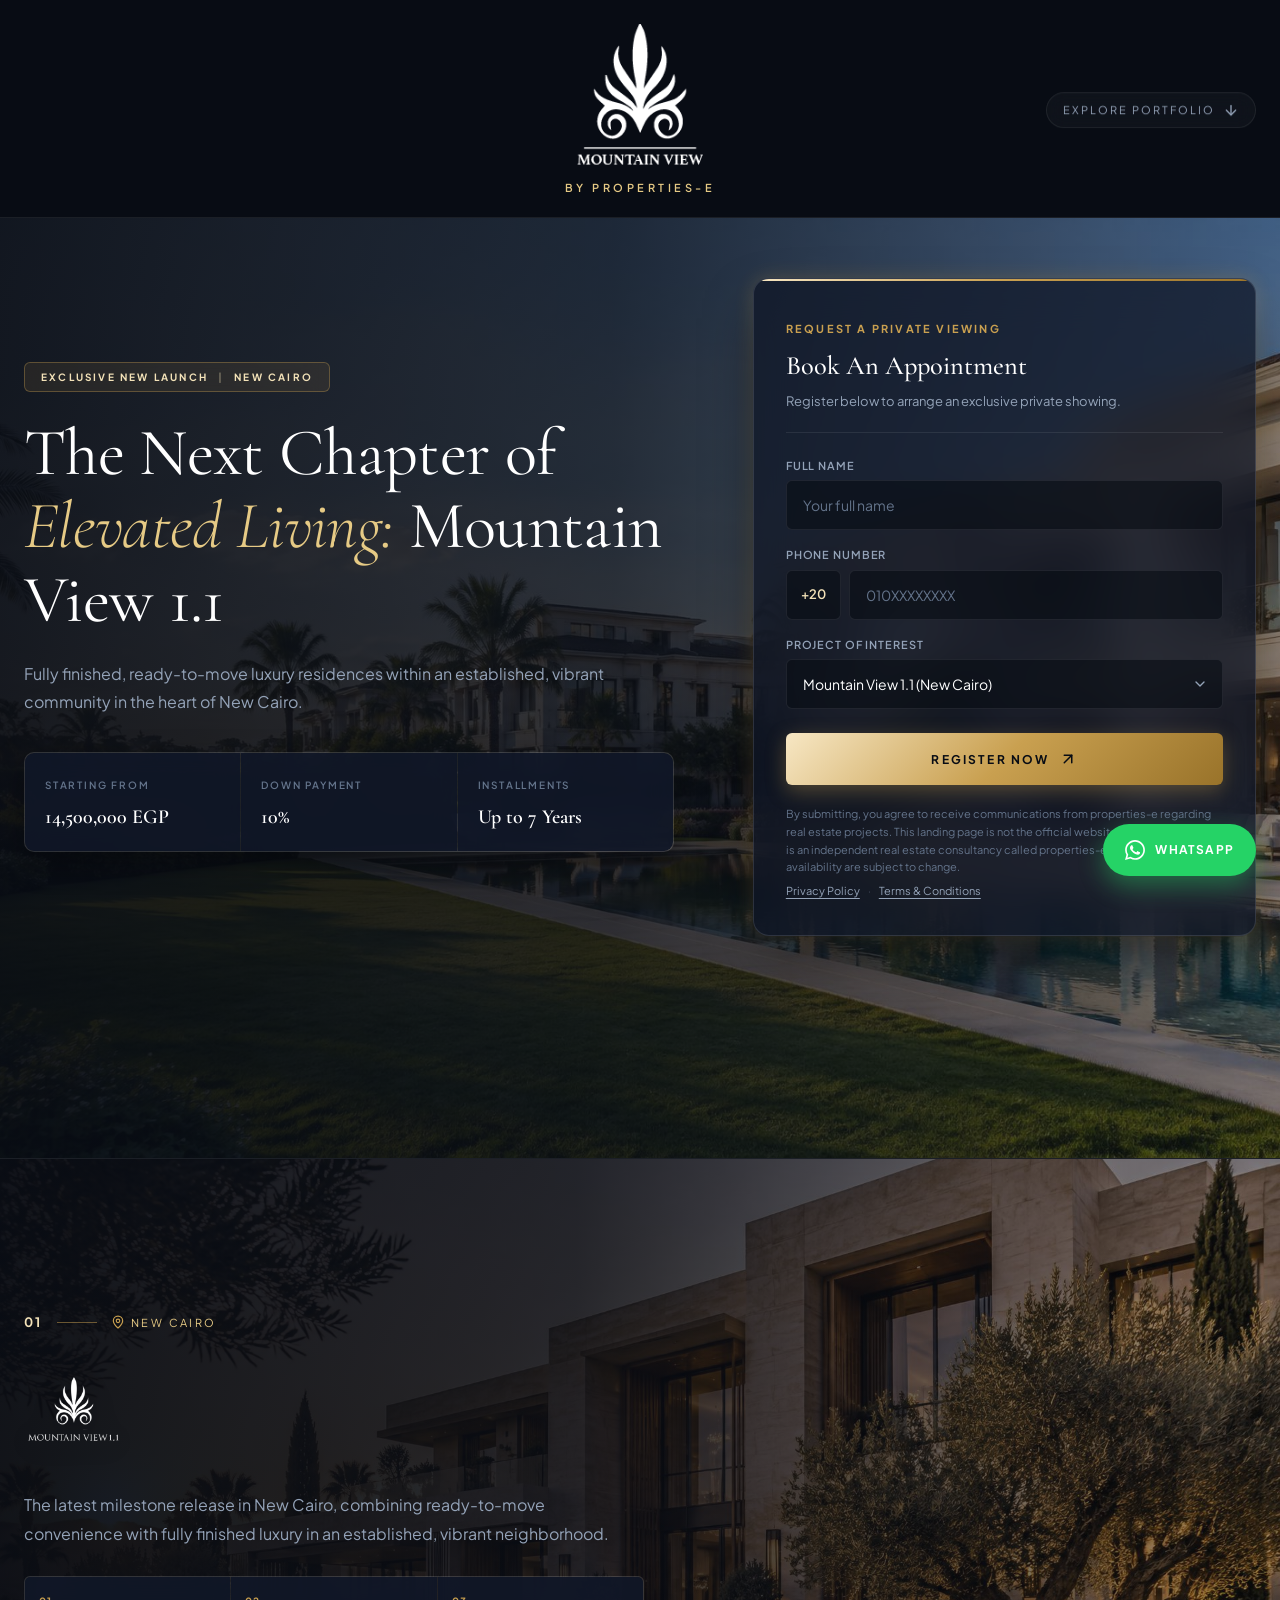
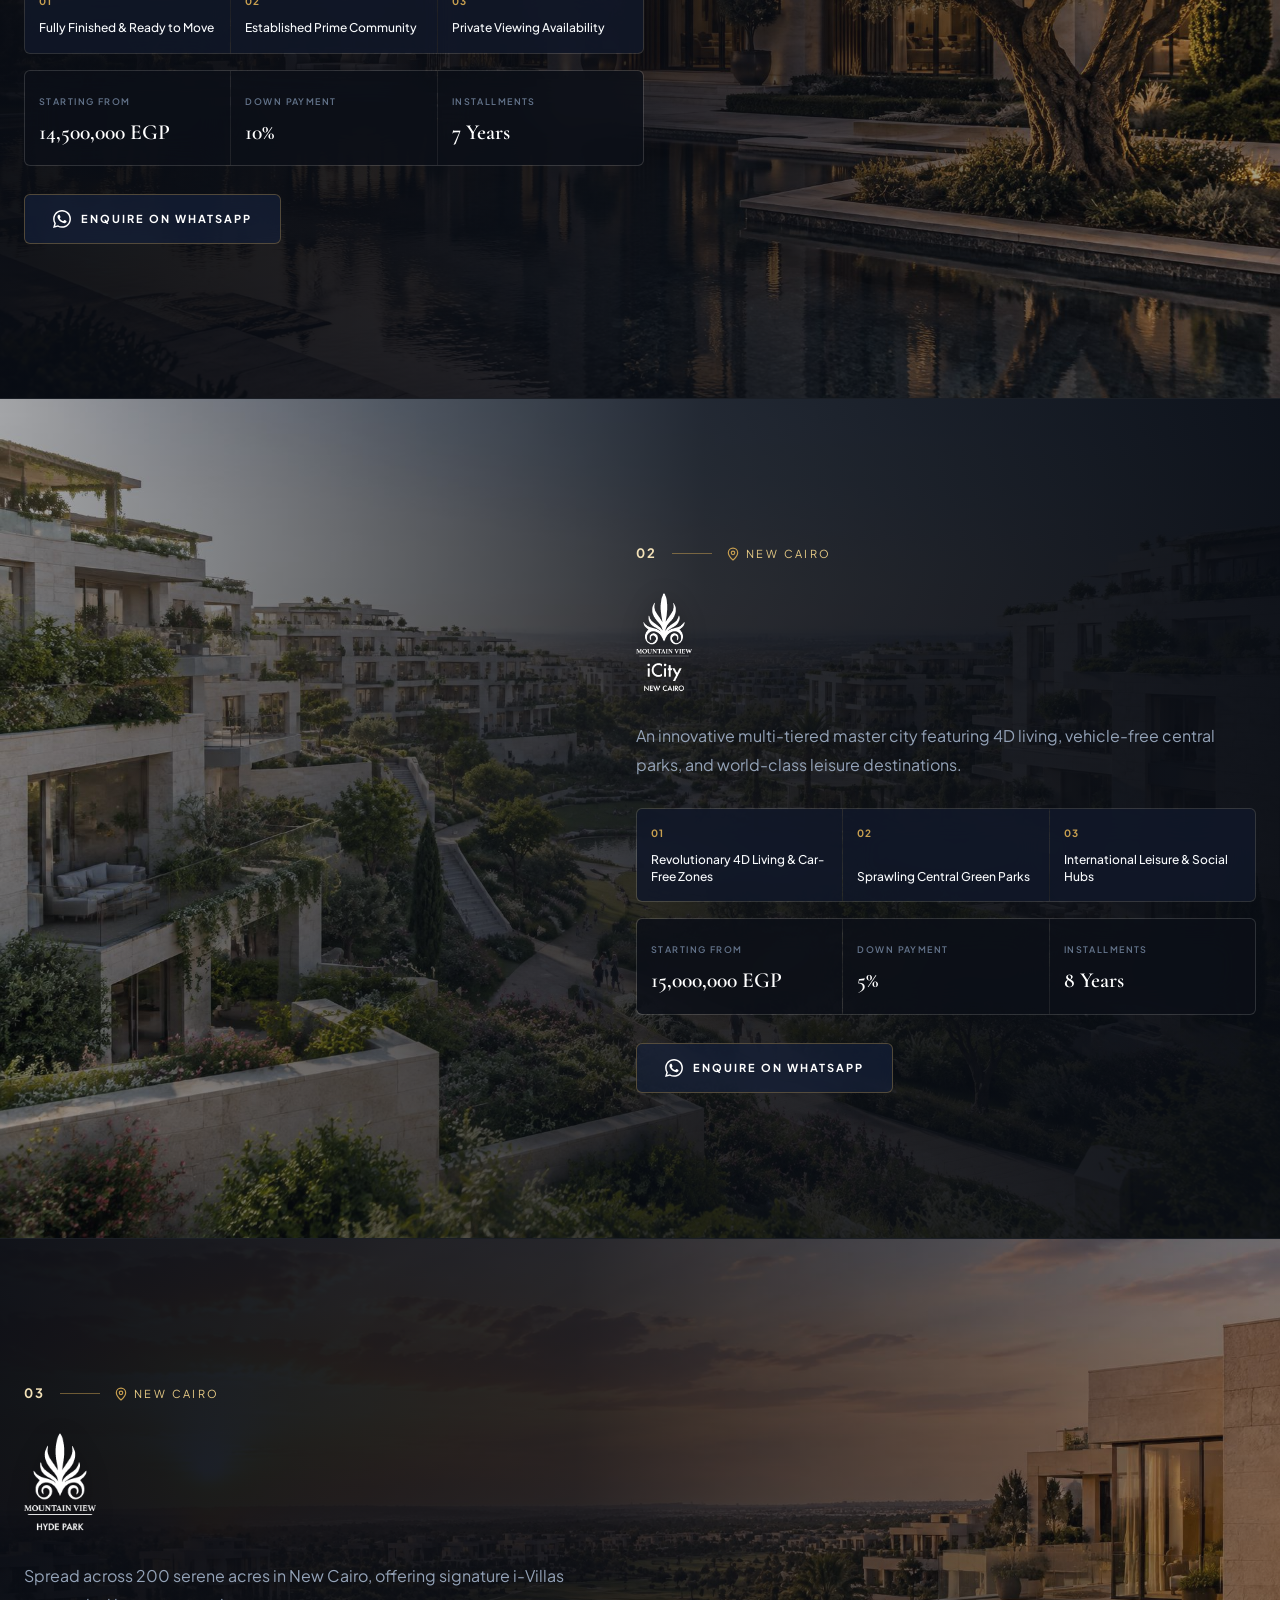
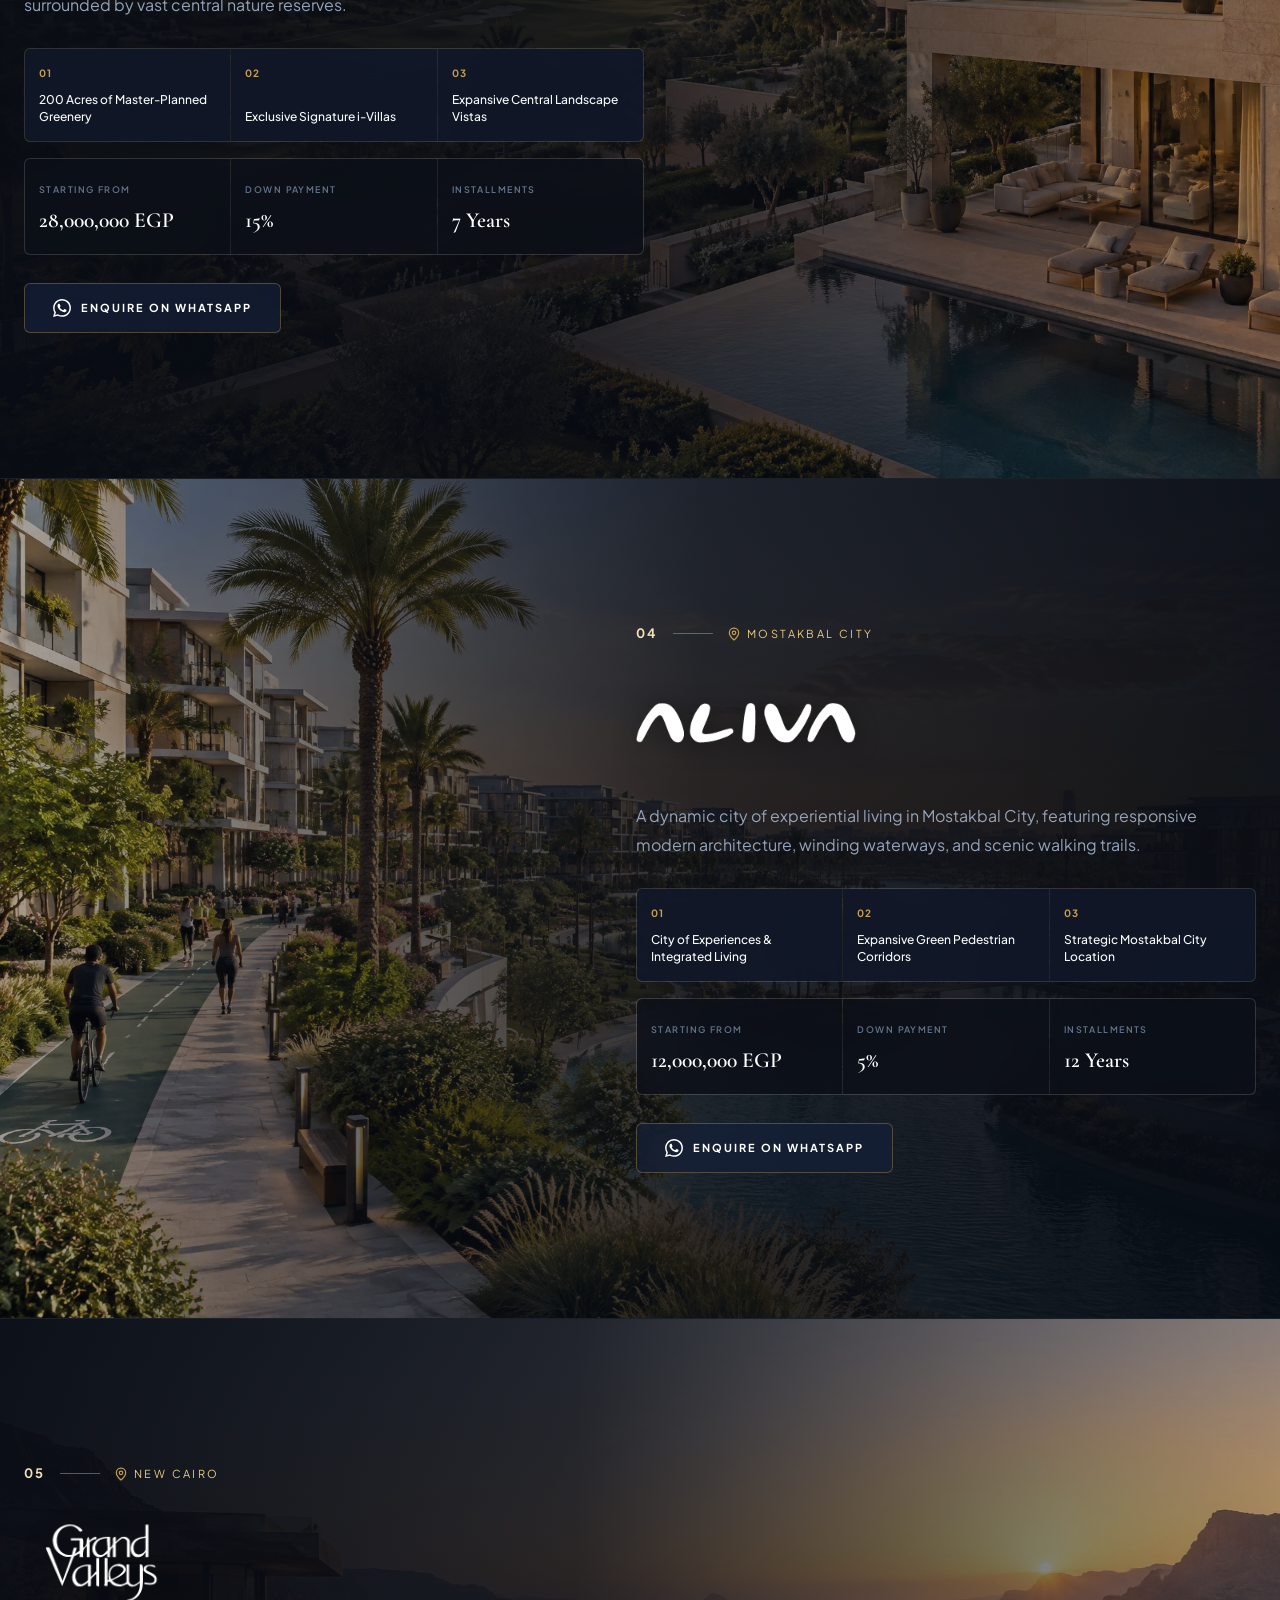
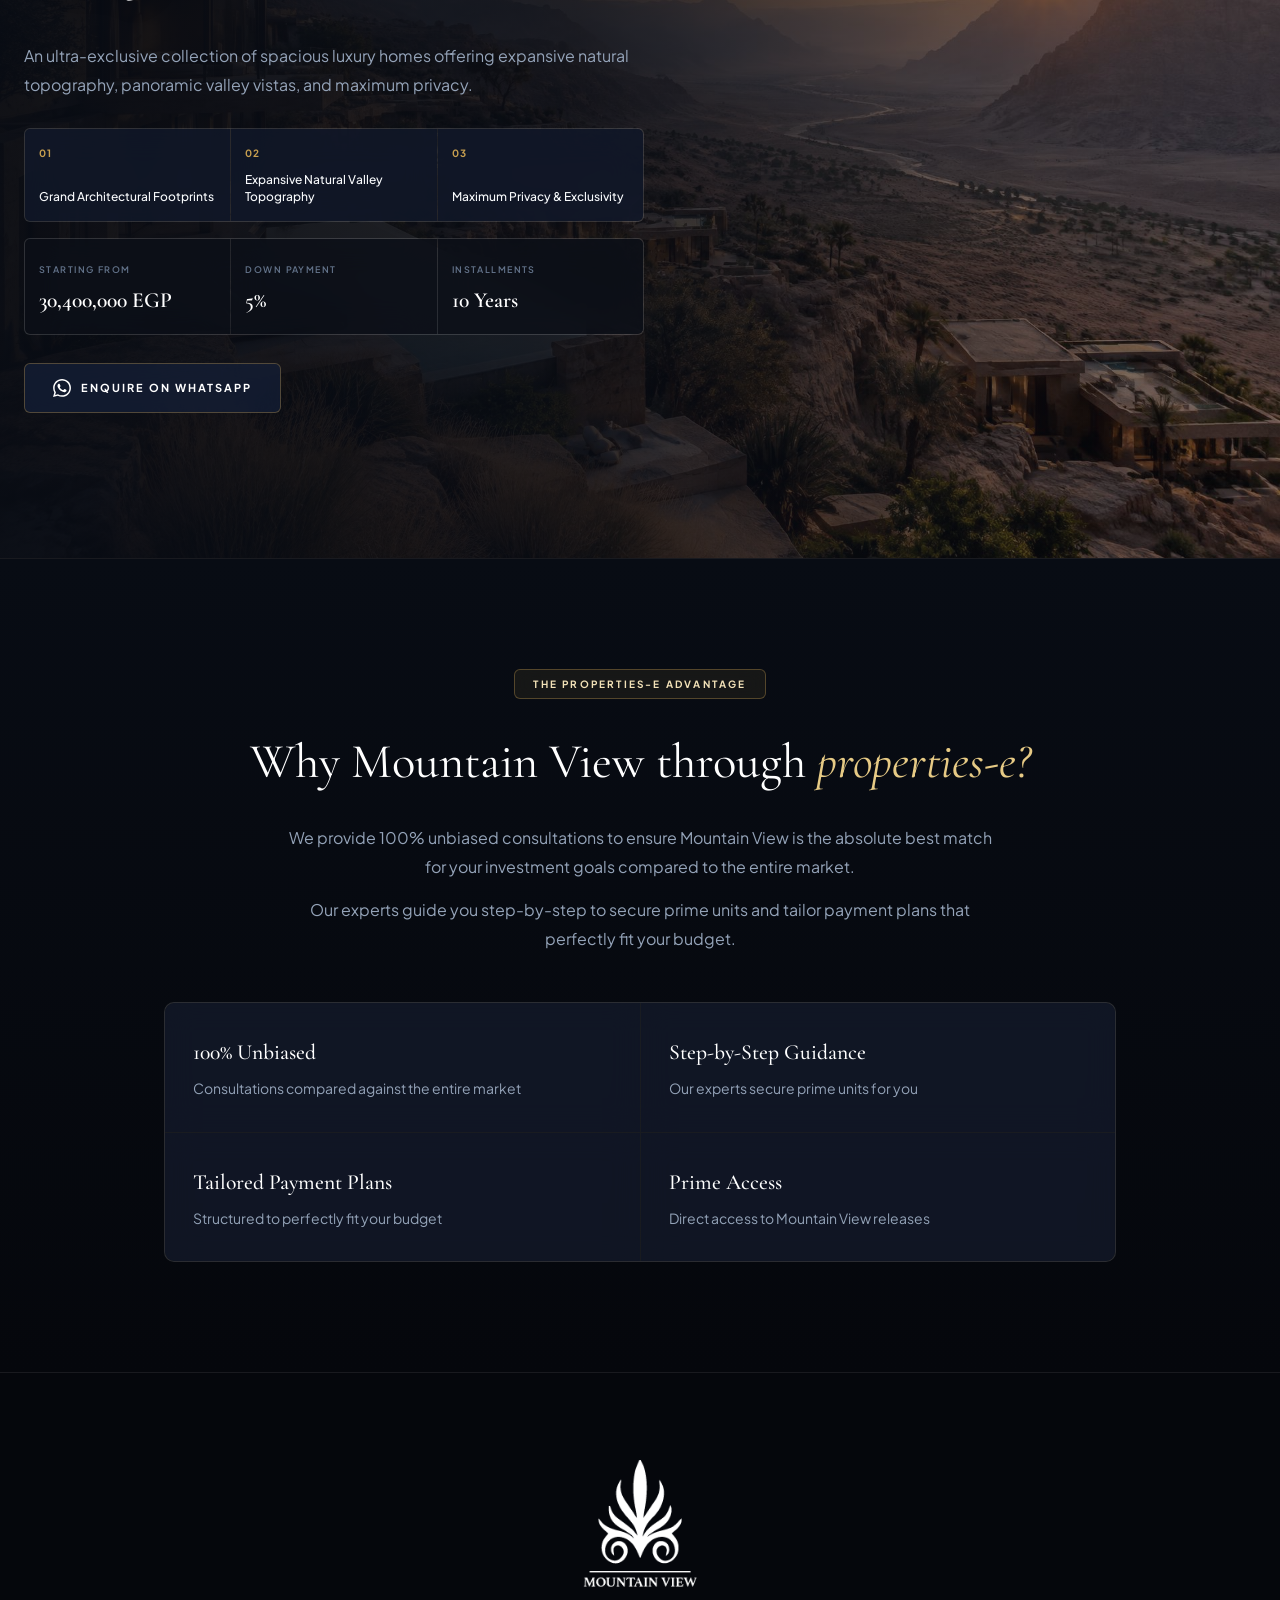
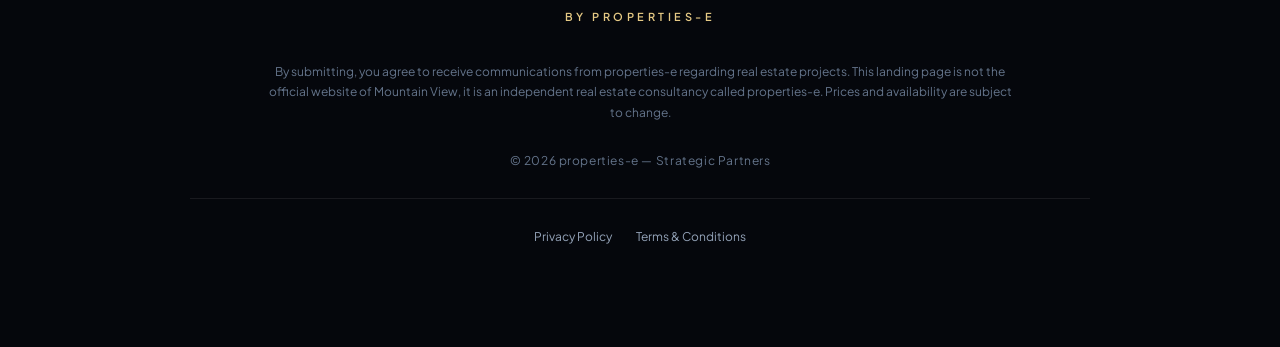
==== index.html @ 8d725679 "Initial commit: Mountain View luxury landing page for properties-e" ====
<!DOCTYPE html>
<html lang="en">
<head>
  <meta charset="utf-8" />
  <meta name="viewport" content="width=device-width, initial-scale=1.0" />
  <title>Mountain View Luxury Developments | properties-e</title>
  <meta name="description" content="Explore Mountain View 1.1, iCity, Hyde Park, ALIVA, and Grand Valleys luxury residences across New Cairo and Mostakbal City with properties-e." />
  
  <!-- Open Graph / Meta -->
  <meta property="og:title" content="Mountain View Luxury Homes | properties-e" />
  <meta property="og:description" content="Private access to Mountain View 1.1 and a curated portfolio of exceptional Cairo residences." />
  <meta property="og:type" content="website" />
  
  <!-- Favicon -->
  <link rel="icon" type="image/png" href="images/favicon.png" />
  
  <!-- Google Fonts: Cormorant Garamond, Plus Jakarta Sans, DM Sans -->
  <link rel="preconnect" href="https://fonts.googleapis.com" />
  <link rel="preconnect" href="https://fonts.gstatic.com" crossorigin />
  <link href="https://fonts.googleapis.com/css2?family=Cormorant+Garamond:ital,wght@0,400;0,500;0,600;1,400;1,500&family=Plus+Jakarta+Sans:wght@300;400;500;600;700&display=swap" rel="stylesheet" />
  
  <!-- Stylesheet -->
  <link rel="stylesheet" href="css/style.css" />
</head>
<body>

  <!-- Site Header -->
  <header class="site-header">
    <div class="header-container">
      <div class="brand-wrapper" aria-label="Mountain View by properties-e">
        <div class="master-logo">
          <img src="images/mountain-view-logo.png" alt="Mountain View" width="475" height="392" />
        </div>
        <div class="brand-subtext">By properties-e</div>
      </div>
      
      <a href="#collection" class="explore-nav-btn">
        <span>Explore portfolio</span>
        <svg xmlns="http://www.w3.org/2000/svg" width="16" height="16" viewBox="0 0 24 24" fill="none" stroke="currentColor" stroke-width="2" stroke-linecap="round" stroke-linejoin="round">
          <path d="M12 5v14"></path>
          <path d="m19 12-7 7-7-7"></path>
        </svg>
      </a>
    </div>
  </header>

  <!-- Hero Section -->
  <main>
    <section class="hero-section">
      <div class="hero-backdrop">
        <img src="images/luxury-hero.jpg" alt="Luxury Mountain View villa and landscaped pool" width="1920" height="1088" />
      </div>
      <div class="hero-overlay"></div>
      
      <div class="hero-content">
        <div class="hero-grid">
          
          <!-- Hero Left Column -->
          <div class="hero-text-block fade-up">
            <div class="badge-exclusive">
              <span>Exclusive new launch</span>
              <span class="badge-divider">|</span>
              <span>New Cairo</span>
            </div>
            
            <h1 class="hero-title">
              The Next Chapter of <i>Elevated Living:</i> Mountain View 1.1
            </h1>
            
            <p class="hero-desc">
              Fully finished, ready-to-move luxury residences within an established, vibrant community in the heart of New Cairo.
            </p>
            
            <div class="hero-stats">
              <div class="stat-item">
                <span class="stat-label">Starting from</span>
                <p class="stat-value">14,500,000 EGP</p>
              </div>
              <div class="stat-item">
                <span class="stat-label">Down payment</span>
                <p class="stat-value">10%</p>
              </div>
              <div class="stat-item">
                <span class="stat-label">Installments</span>
                <p class="stat-value">Up to 7 Years</p>
              </div>
            </div>
          </div>
          
          <!-- Lead Generation Form -->
          <div class="hero-form-wrapper fade-up">
            <div class="lead-card">
              <div class="card-header">
                <span class="card-subtitle">Request a private viewing</span>
                <h2 class="card-title">Book An Appointment</h2>
                <p class="card-caption">Register below to arrange an exclusive private showing.</p>
              </div>
              
              <form id="lead-form" class="lead-form" novalidate>
                <div class="form-group">
                  <label class="form-label" for="fullName">Full Name</label>
                  <div class="input-wrapper">
                    <input 
                      type="text" 
                      id="fullName" 
                      name="fullName" 
                      class="form-input" 
                      placeholder="Your full name" 
                      required 
                      minlength="2" 
                      autocomplete="name" 
                    />
                  </div>
                </div>
                
                <div class="form-group">
                  <label class="form-label" for="phone">Phone Number</label>
                  <div class="phone-wrapper">
                    <div class="country-code">+20</div>
                    <input 
                      type="tel" 
                      id="phone" 
                      name="phone" 
                      class="form-input" 
                      placeholder="010XXXXXXXX" 
                      required 
                      minlength="9" 
                      inputmode="tel" 
                      autocomplete="tel" 
                    />
                  </div>
                </div>

                <div class="form-group">
                  <label class="form-label" for="project">Project of Interest</label>
                  <div class="input-wrapper">
                    <select id="project" name="project" class="form-select">
                      <option value="Mountain View 1.1">Mountain View 1.1 (New Cairo)</option>
                      <option value="Mountain View iCity">Mountain View iCity (New Cairo)</option>
                      <option value="Mountain View Hyde Park">Mountain View Hyde Park (New Cairo)</option>
                      <option value="ALIVA">ALIVA (Mostakbal City)</option>
                      <option value="Mountain View Grand Valleys">Mountain View Grand Valleys (New Cairo)</option>
                      <option value="General Inquiry">All Mountain View Projects</option>
                    </select>
                  </div>
                </div>
                
                <button type="submit" class="btn-submit">
                  <span class="btn-text">Register now</span>
                  <svg class="btn-icon" xmlns="http://www.w3.org/2000/svg" viewBox="0 0 24 24" fill="none" stroke="currentColor" stroke-width="2" stroke-linecap="round" stroke-linejoin="round">
                    <path d="M7 7h10v10"></path>
                    <path d="M7 17 17 7"></path>
                  </svg>
                  <div class="spinner"></div>
                </button>
              </form>
              
              <!-- Mandatory Form Disclaimer -->
              <div class="form-disclaimer">
                By submitting, you agree to receive communications from properties-e regarding real estate projects. This landing page is not the official website of Mountain View, it is an independent real estate consultancy called properties-e. Prices and availability are subject to change.
                <div style="margin-top: 6px;">
                  <a href="privacy-policy.html">Privacy Policy</a>
                  <span style="margin: 0 6px; opacity: 0.5;">·</span>
                  <a href="terms-conditions.html">Terms & Conditions</a>
                </div>
              </div>
            </div>
          </div>
          
        </div>
      </div>
    </section>

    <!-- Collection Showcase -->
    <div id="collection">
      
      <!-- Project 01: Mountain View 1.1 -->
      <section class="collection-section">
        <div class="collection-backdrop">
          <img src="images/mountain-view-11.jpg" alt="Mountain View 1.1 luxury residences" loading="lazy" width="1920" height="1280" />
        </div>
        <div class="gradient-overlay-left"></div>
        
        <div class="collection-container">
          <div class="project-panel fade-up">
            <div class="project-meta-tag">
              <span class="project-number">01</span>
              <span class="project-line"></span>
              <span class="project-location">
                <svg class="location-icon" xmlns="http://www.w3.org/2000/svg" viewBox="0 0 24 24" fill="none" stroke="currentColor" stroke-width="2" stroke-linecap="round" stroke-linejoin="round">
                  <path d="M20 10c0 4.993-5.539 10.193-7.399 11.799a1 1 0 0 1-1.202 0C9.539 20.193 4 14.993 4 10a8 8 0 0 1 16 0"></path>
                  <circle cx="12" cy="10" r="3"></circle>
                </svg>
                New Cairo
              </span>
            </div>
            
            <div class="project-brand-logo">
              <img src="images/mountain-view-11-logo.png" alt="Mountain View 1.1 Logo" />
            </div>
            
            <p class="project-desc">
              The latest milestone release in New Cairo, combining ready-to-move convenience with fully finished luxury in an established, vibrant neighborhood.
            </p>
            
            <div class="features-grid">
              <div class="feature-pill">
                <span class="feature-num">01</span>
                <span class="feature-title">Fully Finished & Ready to Move</span>
              </div>
              <div class="feature-pill">
                <span class="feature-num">02</span>
                <span class="feature-title">Established Prime Community</span>
              </div>
              <div class="feature-pill">
                <span class="feature-num">03</span>
                <span class="feature-title">Private Viewing Availability</span>
              </div>
            </div>
            
            <div class="pricing-grid">
              <div class="pricing-pill">
                <span class="pricing-label">Starting from</span>
                <p class="pricing-value">14,500,000 EGP</p>
              </div>
              <div class="pricing-pill">
                <span class="pricing-label">Down payment</span>
                <p class="pricing-value">10%</p>
              </div>
              <div class="pricing-pill">
                <span class="pricing-label">Installments</span>
                <p class="pricing-value">7 Years</p>
              </div>
            </div>
            
            <a href="https://wa.me/201033373331?text=I%20am%20inquiring%20about%20Mountain%20View%201.1" target="_blank" rel="noreferrer" class="btn-whatsapp-project">
              <svg class="whatsapp-icon" xmlns="http://www.w3.org/2000/svg" viewBox="0 0 24 24">
                <path d="M.057 24l1.687-6.163c-1.041-1.804-1.588-3.849-1.587-5.946.003-6.556 5.338-11.891 11.893-11.891 3.181.001 6.167 1.24 8.413 3.488 2.245 2.248 3.481 5.236 3.48 8.414-.003 6.557-5.338 11.892-11.893 11.892-1.99-.001-3.951-.5-5.688-1.448l-6.305 1.654zm6.597-3.807c1.676.995 3.276 1.591 5.392 1.592 5.448 0 9.886-4.434 9.889-9.885.002-5.462-4.415-9.89-9.881-9.892-5.452 0-9.887 4.434-9.889 9.884-.001 2.225.651 3.891 1.746 5.634l-.999 3.648 3.742-.981zm11.387-5.464c-.074-.124-.272-.198-.57-.347-.297-.149-1.758-.868-2.031-.967-.272-.099-.47-.149-.669.149-.198.297-.768.967-.941 1.165-.173.198-.347.223-.644.074-.297-.149-1.255-.462-2.39-1.475-.883-.788-1.48-1.761-1.653-2.059-.173-.297-.018-.458.13-.606.134-.133.297-.347.446-.521.151-.172.2-.296.3-.495.099-.198.05-.372-.025-.521-.075-.148-.669-1.611-.916-2.206-.242-.579-.487-.501-.669-.51l-.57-.01c-.198 0-.52.074-.792.372s-1.04 1.016-1.04 2.479 1.065 2.876 1.213 3.074c.149.198 2.095 3.2 5.076 4.487.709.306 1.263.489 1.694.626.712.226 1.36.194 1.872.118.571-.085 1.758-.719 2.006-1.413.248-.695.248-1.29.173-1.414z"/>
              </svg>
              Enquire on WhatsApp
            </a>
          </div>
        </div>
      </section>

      <!-- Project 02: Mountain View iCity -->
      <section class="collection-section">
        <div class="collection-backdrop">
          <img src="images/icity.jpg" alt="Mountain View iCity luxury residences" loading="lazy" width="1920" height="1280" />
        </div>
        <div class="gradient-overlay-right"></div>
        
        <div class="collection-container align-right">
          <div class="project-panel fade-up">
            <div class="project-meta-tag">
              <span class="project-number">02</span>
              <span class="project-line"></span>
              <span class="project-location">
                <svg class="location-icon" xmlns="http://www.w3.org/2000/svg" viewBox="0 0 24 24" fill="none" stroke="currentColor" stroke-width="2" stroke-linecap="round" stroke-linejoin="round">
                  <path d="M20 10c0 4.993-5.539 10.193-7.399 11.799a1 1 0 0 1-1.202 0C9.539 20.193 4 14.993 4 10a8 8 0 0 1 16 0"></path>
                  <circle cx="12" cy="10" r="3"></circle>
                </svg>
                New Cairo
              </span>
            </div>
            
            <div class="project-brand-logo">
              <img src="images/icity-logo.png" alt="Mountain View iCity Logo" />
            </div>
            
            <p class="project-desc">
              An innovative multi-tiered master city featuring 4D living, vehicle-free central parks, and world-class leisure destinations.
            </p>
            
            <div class="features-grid">
              <div class="feature-pill">
                <span class="feature-num">01</span>
                <span class="feature-title">Revolutionary 4D Living & Car-Free Zones</span>
              </div>
              <div class="feature-pill">
                <span class="feature-num">02</span>
                <span class="feature-title">Sprawling Central Green Parks</span>
              </div>
              <div class="feature-pill">
                <span class="feature-num">03</span>
                <span class="feature-title">International Leisure & Social Hubs</span>
              </div>
            </div>
            
            <div class="pricing-grid">
              <div class="pricing-pill">
                <span class="pricing-label">Starting from</span>
                <p class="pricing-value">15,000,000 EGP</p>
              </div>
              <div class="pricing-pill">
                <span class="pricing-label">Down payment</span>
                <p class="pricing-value">5%</p>
              </div>
              <div class="pricing-pill">
                <span class="pricing-label">Installments</span>
                <p class="pricing-value">8 Years</p>
              </div>
            </div>
            
            <a href="https://wa.me/201033373331?text=I%20am%20inquiring%20about%20Mountain%20View%20iCity" target="_blank" rel="noreferrer" class="btn-whatsapp-project">
              <svg class="whatsapp-icon" xmlns="http://www.w3.org/2000/svg" viewBox="0 0 24 24">
                <path d="M.057 24l1.687-6.163c-1.041-1.804-1.588-3.849-1.587-5.946.003-6.556 5.338-11.891 11.893-11.891 3.181.001 6.167 1.24 8.413 3.488 2.245 2.248 3.481 5.236 3.48 8.414-.003 6.557-5.338 11.892-11.893 11.892-1.99-.001-3.951-.5-5.688-1.448l-6.305 1.654zm6.597-3.807c1.676.995 3.276 1.591 5.392 1.592 5.448 0 9.886-4.434 9.889-9.885.002-5.462-4.415-9.89-9.881-9.892-5.452 0-9.887 4.434-9.889 9.884-.001 2.225.651 3.891 1.746 5.634l-.999 3.648 3.742-.981zm11.387-5.464c-.074-.124-.272-.198-.57-.347-.297-.149-1.758-.868-2.031-.967-.272-.099-.47-.149-.669.149-.198.297-.768.967-.941 1.165-.173.198-.347.223-.644.074-.297-.149-1.255-.462-2.39-1.475-.883-.788-1.48-1.761-1.653-2.059-.173-.297-.018-.458.13-.606.134-.133.297-.347.446-.521.151-.172.2-.296.3-.495.099-.198.05-.372-.025-.521-.075-.148-.669-1.611-.916-2.206-.242-.579-.487-.501-.669-.51l-.57-.01c-.198 0-.52.074-.792.372s-1.04 1.016-1.04 2.479 1.065 2.876 1.213 3.074c.149.198 2.095 3.2 5.076 4.487.709.306 1.263.489 1.694.626.712.226 1.36.194 1.872.118.571-.085 1.758-.719 2.006-1.413.248-.695.248-1.29.173-1.414z"/>
              </svg>
              Enquire on WhatsApp
            </a>
          </div>
        </div>
      </section>

      <!-- Project 03: Mountain View Hyde Park -->
      <section class="collection-section">
        <div class="collection-backdrop">
          <img src="images/hyde-park.jpg" alt="Mountain View Hyde Park residences" loading="lazy" width="1920" height="1280" />
        </div>
        <div class="gradient-overlay-left"></div>
        
        <div class="collection-container">
          <div class="project-panel fade-up">
            <div class="project-meta-tag">
              <span class="project-number">03</span>
              <span class="project-line"></span>
              <span class="project-location">
                <svg class="location-icon" xmlns="http://www.w3.org/2000/svg" viewBox="0 0 24 24" fill="none" stroke="currentColor" stroke-width="2" stroke-linecap="round" stroke-linejoin="round">
                  <path d="M20 10c0 4.993-5.539 10.193-7.399 11.799a1 1 0 0 1-1.202 0C9.539 20.193 4 14.993 4 10a8 8 0 0 1 16 0"></path>
                  <circle cx="12" cy="10" r="3"></circle>
                </svg>
                New Cairo
              </span>
            </div>
            
            <div class="project-brand-logo">
              <img src="images/hyde-park-logo.png" alt="Mountain View Hyde Park Logo" />
            </div>
            
            <p class="project-desc">
              Spread across 200 serene acres in New Cairo, offering signature i-Villas surrounded by vast central nature reserves.
            </p>
            
            <div class="features-grid">
              <div class="feature-pill">
                <span class="feature-num">01</span>
                <span class="feature-title">200 Acres of Master-Planned Greenery</span>
              </div>
              <div class="feature-pill">
                <span class="feature-num">02</span>
                <span class="feature-title">Exclusive Signature i-Villas</span>
              </div>
              <div class="feature-pill">
                <span class="feature-num">03</span>
                <span class="feature-title">Expansive Central Landscape Vistas</span>
              </div>
            </div>
            
            <div class="pricing-grid">
              <div class="pricing-pill">
                <span class="pricing-label">Starting from</span>
                <p class="pricing-value">28,000,000 EGP</p>
              </div>
              <div class="pricing-pill">
                <span class="pricing-label">Down payment</span>
                <p class="pricing-value">15%</p>
              </div>
              <div class="pricing-pill">
                <span class="pricing-label">Installments</span>
                <p class="pricing-value">7 Years</p>
              </div>
            </div>
            
            <a href="https://wa.me/201033373331?text=I%20am%20inquiring%20about%20Mountain%20View%20Hyde%20Park" target="_blank" rel="noreferrer" class="btn-whatsapp-project">
              <svg class="whatsapp-icon" xmlns="http://www.w3.org/2000/svg" viewBox="0 0 24 24">
                <path d="M.057 24l1.687-6.163c-1.041-1.804-1.588-3.849-1.587-5.946.003-6.556 5.338-11.891 11.893-11.891 3.181.001 6.167 1.24 8.413 3.488 2.245 2.248 3.481 5.236 3.48 8.414-.003 6.557-5.338 11.892-11.893 11.892-1.99-.001-3.951-.5-5.688-1.448l-6.305 1.654zm6.597-3.807c1.676.995 3.276 1.591 5.392 1.592 5.448 0 9.886-4.434 9.889-9.885.002-5.462-4.415-9.89-9.881-9.892-5.452 0-9.887 4.434-9.889 9.884-.001 2.225.651 3.891 1.746 5.634l-.999 3.648 3.742-.981zm11.387-5.464c-.074-.124-.272-.198-.57-.347-.297-.149-1.758-.868-2.031-.967-.272-.099-.47-.149-.669.149-.198.297-.768.967-.941 1.165-.173.198-.347.223-.644.074-.297-.149-1.255-.462-2.39-1.475-.883-.788-1.48-1.761-1.653-2.059-.173-.297-.018-.458.13-.606.134-.133.297-.347.446-.521.151-.172.2-.296.3-.495.099-.198.05-.372-.025-.521-.075-.148-.669-1.611-.916-2.206-.242-.579-.487-.501-.669-.51l-.57-.01c-.198 0-.52.074-.792.372s-1.04 1.016-1.04 2.479 1.065 2.876 1.213 3.074c.149.198 2.095 3.2 5.076 4.487.709.306 1.263.489 1.694.626.712.226 1.36.194 1.872.118.571-.085 1.758-.719 2.006-1.413.248-.695.248-1.29.173-1.414z"/>
              </svg>
              Enquire on WhatsApp
            </a>
          </div>
        </div>
      </section>

      <!-- Project 04: ALIVA -->
      <section class="collection-section">
        <div class="collection-backdrop">
          <img src="images/aliva.jpg" alt="ALIVA Mostakbal City luxury residences" loading="lazy" width="1920" height="1280" />
        </div>
        <div class="gradient-overlay-right"></div>
        
        <div class="collection-container align-right">
          <div class="project-panel fade-up">
            <div class="project-meta-tag">
              <span class="project-number">04</span>
              <span class="project-line"></span>
              <span class="project-location">
                <svg class="location-icon" xmlns="http://www.w3.org/2000/svg" viewBox="0 0 24 24" fill="none" stroke="currentColor" stroke-width="2" stroke-linecap="round" stroke-linejoin="round">
                  <path d="M20 10c0 4.993-5.539 10.193-7.399 11.799a1 1 0 0 1-1.202 0C9.539 20.193 4 14.993 4 10a8 8 0 0 1 16 0"></path>
                  <circle cx="12" cy="10" r="3"></circle>
                </svg>
                Mostakbal City
              </span>
            </div>
            
            <div class="project-brand-logo">
              <img src="images/aliva-logo.png" alt="ALIVA Logo" />
            </div>
            
            <p class="project-desc">
              A dynamic city of experiential living in Mostakbal City, featuring responsive modern architecture, winding waterways, and scenic walking trails.
            </p>
            
            <div class="features-grid">
              <div class="feature-pill">
                <span class="feature-num">01</span>
                <span class="feature-title">City of Experiences & Integrated Living</span>
              </div>
              <div class="feature-pill">
                <span class="feature-num">02</span>
                <span class="feature-title">Expansive Green Pedestrian Corridors</span>
              </div>
              <div class="feature-pill">
                <span class="feature-num">03</span>
                <span class="feature-title">Strategic Mostakbal City Location</span>
              </div>
            </div>
            
            <div class="pricing-grid">
              <div class="pricing-pill">
                <span class="pricing-label">Starting from</span>
                <p class="pricing-value">12,000,000 EGP</p>
              </div>
              <div class="pricing-pill">
                <span class="pricing-label">Down payment</span>
                <p class="pricing-value">5%</p>
              </div>
              <div class="pricing-pill">
                <span class="pricing-label">Installments</span>
                <p class="pricing-value">12 Years</p>
              </div>
            </div>
            
            <a href="https://wa.me/201033373331?text=I%20am%20inquiring%20about%20ALIVA" target="_blank" rel="noreferrer" class="btn-whatsapp-project">
              <svg class="whatsapp-icon" xmlns="http://www.w3.org/2000/svg" viewBox="0 0 24 24">
                <path d="M.057 24l1.687-6.163c-1.041-1.804-1.588-3.849-1.587-5.946.003-6.556 5.338-11.891 11.893-11.891 3.181.001 6.167 1.24 8.413 3.488 2.245 2.248 3.481 5.236 3.48 8.414-.003 6.557-5.338 11.892-11.893 11.892-1.99-.001-3.951-.5-5.688-1.448l-6.305 1.654zm6.597-3.807c1.676.995 3.276 1.591 5.392 1.592 5.448 0 9.886-4.434 9.889-9.885.002-5.462-4.415-9.89-9.881-9.892-5.452 0-9.887 4.434-9.889 9.884-.001 2.225.651 3.891 1.746 5.634l-.999 3.648 3.742-.981zm11.387-5.464c-.074-.124-.272-.198-.57-.347-.297-.149-1.758-.868-2.031-.967-.272-.099-.47-.149-.669.149-.198.297-.768.967-.941 1.165-.173.198-.347.223-.644.074-.297-.149-1.255-.462-2.39-1.475-.883-.788-1.48-1.761-1.653-2.059-.173-.297-.018-.458.13-.606.134-.133.297-.347.446-.521.151-.172.2-.296.3-.495.099-.198.05-.372-.025-.521-.075-.148-.669-1.611-.916-2.206-.242-.579-.487-.501-.669-.51l-.57-.01c-.198 0-.52.074-.792.372s-1.04 1.016-1.04 2.479 1.065 2.876 1.213 3.074c.149.198 2.095 3.2 5.076 4.487.709.306 1.263.489 1.694.626.712.226 1.36.194 1.872.118.571-.085 1.758-.719 2.006-1.413.248-.695.248-1.29.173-1.414z"/>
              </svg>
              Enquire on WhatsApp
            </a>
          </div>
        </div>
      </section>

      <!-- Project 05: Mountain View Grand Valleys -->
      <section class="collection-section">
        <div class="collection-backdrop">
          <img src="images/grand-valleys.jpg" alt="Mountain View Grand Valleys luxury residences" loading="lazy" width="1920" height="1280" />
        </div>
        <div class="gradient-overlay-left"></div>
        
        <div class="collection-container">
          <div class="project-panel fade-up">
            <div class="project-meta-tag">
              <span class="project-number">05</span>
              <span class="project-line"></span>
              <span class="project-location">
                <svg class="location-icon" xmlns="http://www.w3.org/2000/svg" viewBox="0 0 24 24" fill="none" stroke="currentColor" stroke-width="2" stroke-linecap="round" stroke-linejoin="round">
                  <path d="M20 10c0 4.993-5.539 10.193-7.399 11.799a1 1 0 0 1-1.202 0C9.539 20.193 4 14.993 4 10a8 8 0 0 1 16 0"></path>
                  <circle cx="12" cy="10" r="3"></circle>
                </svg>
                New Cairo
              </span>
            </div>
            
            <div class="project-brand-logo">
              <img src="images/grand-valleys-logo.png" alt="Mountain View Grand Valleys Logo" />
            </div>
            
            <p class="project-desc">
              An ultra-exclusive collection of spacious luxury homes offering expansive natural topography, panoramic valley vistas, and maximum privacy.
            </p>
            
            <div class="features-grid">
              <div class="feature-pill">
                <span class="feature-num">01</span>
                <span class="feature-title">Grand Architectural Footprints</span>
              </div>
              <div class="feature-pill">
                <span class="feature-num">02</span>
                <span class="feature-title">Expansive Natural Valley Topography</span>
              </div>
              <div class="feature-pill">
                <span class="feature-num">03</span>
                <span class="feature-title">Maximum Privacy & Exclusivity</span>
              </div>
            </div>
            
            <div class="pricing-grid">
              <div class="pricing-pill">
                <span class="pricing-label">Starting from</span>
                <p class="pricing-value">30,400,000 EGP</p>
              </div>
              <div class="pricing-pill">
                <span class="pricing-label">Down payment</span>
                <p class="pricing-value">5%</p>
              </div>
              <div class="pricing-pill">
                <span class="pricing-label">Installments</span>
                <p class="pricing-value">10 Years</p>
              </div>
            </div>
            
            <a href="https://wa.me/201033373331?text=I%20am%20inquiring%20about%20Mountain%20View%20Grand%20Valleys" target="_blank" rel="noreferrer" class="btn-whatsapp-project">
              <svg class="whatsapp-icon" xmlns="http://www.w3.org/2000/svg" viewBox="0 0 24 24">
                <path d="M.057 24l1.687-6.163c-1.041-1.804-1.588-3.849-1.587-5.946.003-6.556 5.338-11.891 11.893-11.891 3.181.001 6.167 1.24 8.413 3.488 2.245 2.248 3.481 5.236 3.48 8.414-.003 6.557-5.338 11.892-11.893 11.892-1.99-.001-3.951-.5-5.688-1.448l-6.305 1.654zm6.597-3.807c1.676.995 3.276 1.591 5.392 1.592 5.448 0 9.886-4.434 9.889-9.885.002-5.462-4.415-9.89-9.881-9.892-5.452 0-9.887 4.434-9.889 9.884-.001 2.225.651 3.891 1.746 5.634l-.999 3.648 3.742-.981zm11.387-5.464c-.074-.124-.272-.198-.57-.347-.297-.149-1.758-.868-2.031-.967-.272-.099-.47-.149-.669.149-.198.297-.768.967-.941 1.165-.173.198-.347.223-.644.074-.297-.149-1.255-.462-2.39-1.475-.883-.788-1.48-1.761-1.653-2.059-.173-.297-.018-.458.13-.606.134-.133.297-.347.446-.521.151-.172.2-.296.3-.495.099-.198.05-.372-.025-.521-.075-.148-.669-1.611-.916-2.206-.242-.579-.487-.501-.669-.51l-.57-.01c-.198 0-.52.074-.792.372s-1.04 1.016-1.04 2.479 1.065 2.876 1.213 3.074c.149.198 2.095 3.2 5.076 4.487.709.306 1.263.489 1.694.626.712.226 1.36.194 1.872.118.571-.085 1.758-.719 2.006-1.413.248-.695.248-1.29.173-1.414z"/>
              </svg>
              Enquire on WhatsApp
            </a>
          </div>
        </div>
      </section>

    </div>

    <!-- The properties-e Advantage Section -->
    <section class="advantage-section">
      <div class="advantage-container">
        <div class="advantage-badge fade-up">The properties-e advantage</div>
        
        <h2 class="advantage-title fade-up">
          Why Mountain View through <i>properties-e?</i>
        </h2>
        
        <p class="advantage-subtitle fade-up">
          We provide 100% unbiased consultations to ensure Mountain View is the absolute best match for your investment goals compared to the entire market.
        </p>
        
        <p class="advantage-subtitle fade-up" style="margin-top: 14px;">
          Our experts guide you step-by-step to secure prime units and tailor payment plans that perfectly fit your budget.
        </p>
        
        <div class="advantage-grid fade-up">
          <div class="advantage-card">
            <h3 class="advantage-card-title">100% Unbiased</h3>
            <p class="advantage-card-desc">Consultations compared against the entire market</p>
          </div>
          <div class="advantage-card">
            <h3 class="advantage-card-title">Step-by-Step Guidance</h3>
            <p class="advantage-card-desc">Our experts secure prime units for you</p>
          </div>
          <div class="advantage-card">
            <h3 class="advantage-card-title">Tailored Payment Plans</h3>
            <p class="advantage-card-desc">Structured to perfectly fit your budget</p>
          </div>
          <div class="advantage-card">
            <h3 class="advantage-card-title">Prime Access</h3>
            <p class="advantage-card-desc">Direct access to Mountain View releases</p>
          </div>
        </div>
      </div>
    </section>
  </main>

  <!-- Site Footer -->
  <footer class="site-footer">
    <div class="footer-container">
      <div class="brand-wrapper" aria-label="Mountain View by properties-e">
        <div class="master-logo master-logo-footer">
          <img src="images/mountain-view-logo.png" alt="Mountain View" width="475" height="392" />
        </div>
        <div class="brand-subtext">By properties-e</div>
      </div>
      
      <!-- Mandatory Bottom Disclaimer -->
      <p class="footer-disclaimer">
        By submitting, you agree to receive communications from properties-e regarding real estate projects. This landing page is not the official website of Mountain View, it is an independent real estate consultancy called properties-e. Prices and availability are subject to change.
      </p>
      
      <p class="footer-copyright">
        &copy; 2026 properties-e &mdash; Strategic Partners
      </p>
      
      <nav class="footer-nav" aria-label="Legal Navigation">
        <a href="privacy-policy.html">Privacy Policy</a>
        <a href="terms-conditions.html">Terms &amp; Conditions</a>
      </nav>
    </div>
  </footer>

  <!-- Floating WhatsApp Quick Button -->
  <a href="https://wa.me/201033373331?text=I%20am%20interested%20in%20Mountain%20View%20properties" target="_blank" rel="noreferrer" class="floating-whatsapp" aria-label="Contact properties-e on WhatsApp">
    <svg xmlns="http://www.w3.org/2000/svg" viewBox="0 0 24 24" fill="currentColor">
      <path d="M.057 24l1.687-6.163c-1.041-1.804-1.588-3.849-1.587-5.946.003-6.556 5.338-11.891 11.893-11.891 3.181.001 6.167 1.24 8.413 3.488 2.245 2.248 3.481 5.236 3.48 8.414-.003 6.557-5.338 11.892-11.893 11.892-1.99-.001-3.951-.5-5.688-1.448l-6.305 1.654zm6.597-3.807c1.676.995 3.276 1.591 5.392 1.592 5.448 0 9.886-4.434 9.889-9.885.002-5.462-4.415-9.89-9.881-9.892-5.452 0-9.887 4.434-9.889 9.884-.001 2.225.651 3.891 1.746 5.634l-.999 3.648 3.742-.981zm11.387-5.464c-.074-.124-.272-.198-.57-.347-.297-.149-1.758-.868-2.031-.967-.272-.099-.47-.149-.669.149-.198.297-.768.967-.941 1.165-.173.198-.347.223-.644.074-.297-.149-1.255-.462-2.39-1.475-.883-.788-1.48-1.761-1.653-2.059-.173-.297-.018-.458.13-.606.134-.133.297-.347.446-.521.151-.172.2-.296.3-.495.099-.198.05-.372-.025-.521-.075-.148-.669-1.611-.916-2.206-.242-.579-.487-.501-.669-.51l-.57-.01c-.198 0-.52.074-.792.372s-1.04 1.016-1.04 2.479 1.065 2.876 1.213 3.074c.149.198 2.095 3.2 5.076 4.487.709.306 1.263.489 1.694.626.712.226 1.36.194 1.872.118.571-.085 1.758-.719 2.006-1.413.248-.695.248-1.29.173-1.414z"/>
    </svg>
    <span>WhatsApp</span>
  </a>

  <!-- Success Confirmation Modal -->
  <div id="success-modal" class="modal-overlay" role="dialog" aria-modal="true" aria-labelledby="modal-title">
    <div class="modal-dialog">
      <div class="modal-icon-circle">
        <svg xmlns="http://www.w3.org/2000/svg" width="32" height="32" viewBox="0 0 24 24" fill="none" stroke="currentColor" stroke-width="2.5" stroke-linecap="round" stroke-linejoin="round">
          <polyline points="20 6 9 17 4 12"></polyline>
        </svg>
      </div>
      <h3 id="modal-title" class="modal-title">Inquiry Received</h3>
      <p class="modal-desc">
        Thank you, <strong class="user-name-display" style="color: #ffffff;">Valued Client</strong>. Your private viewing request has been registered with our senior consultancy team. We will contact you shortly with full brochures, unit inventory, and customized pricing.
      </p>
      
      <div class="modal-cta-group">
        <a href="#" target="_blank" rel="noreferrer" class="btn-modal-wa">
          <svg style="width: 18px; height: 18px; fill: currentColor;" xmlns="http://www.w3.org/2000/svg" viewBox="0 0 24 24">
            <path d="M.057 24l1.687-6.163c-1.041-1.804-1.588-3.849-1.587-5.946.003-6.556 5.338-11.891 11.893-11.891 3.181.001 6.167 1.24 8.413 3.488 2.245 2.248 3.481 5.236 3.48 8.414-.003 6.557-5.338 11.892-11.893 11.892-1.99-.001-3.951-.5-5.688-1.448l-6.305 1.654zm6.597-3.807c1.676.995 3.276 1.591 5.392 1.592 5.448 0 9.886-4.434 9.889-9.885.002-5.462-4.415-9.89-9.881-9.892-5.452 0-9.887 4.434-9.889 9.884-.001 2.225.651 3.891 1.746 5.634l-.999 3.648 3.742-.981zm11.387-5.464c-.074-.124-.272-.198-.57-.347-.297-.149-1.758-.868-2.031-.967-.272-.099-.47-.149-.669.149-.198.297-.768.967-.941 1.165-.173.198-.347.223-.644.074-.297-.149-1.255-.462-2.39-1.475-.883-.788-1.48-1.761-1.653-2.059-.173-.297-.018-.458.13-.606.134-.133.297-.347.446-.521.151-.172.2-.296.3-.495.099-.198.05-.372-.025-.521-.075-.148-.669-1.611-.916-2.206-.242-.579-.487-.501-.669-.51l-.57-.01c-.198 0-.52.074-.792.372s-1.04 1.016-1.04 2.479 1.065 2.876 1.213 3.074c.149.198 2.095 3.2 5.076 4.487.709.306 1.263.489 1.694.626.712.226 1.36.194 1.872.118.571-.085 1.758-.719 2.006-1.413.248-.695.248-1.29.173-1.414z"/>
          </svg>
          <span>Connect via WhatsApp Now</span>
        </a>
        <button type="button" class="btn-modal-close close-modal-trigger">Close</button>
      </div>
    </div>
  </div>

  <!-- JavaScript -->
  <script src="js/app.js"></script>
</body>
</html>
---- css/style.css ----
/* ==========================================================================
   Mountain View Luxury Collection - properties-e
   Ultra-Premium Luxury Real Estate Stylesheet
   ========================================================================== */

:root {
  /* Color Palette */
  --bg-dark: #080c14;
  --bg-deep: #05070c;
  --bg-navy: #0e1526;
  --bg-card: rgba(14, 21, 38, 0.72);
  --bg-card-hover: rgba(20, 30, 54, 0.85);
  --bg-glass: rgba(12, 18, 33, 0.65);
  
  --text-primary: #f8fafc;
  --text-secondary: #94a3b8;
  --text-muted: #64748b;
  --text-gold: #e6ca85;
  
  --gold-primary: #c9a050;
  --gold-light: #f3e2b8;
  --gold-dark: #99732a;
  --gold-gradient: linear-gradient(135deg, #f7e7c4 0%, #c9a050 50%, #99732a 100%);
  --gold-glow: rgba(201, 160, 80, 0.25);
  
  --border-subtle: rgba(255, 255, 255, 0.08);
  --border-card: rgba(255, 255, 255, 0.12);
  --border-gold: rgba(201, 160, 80, 0.35);
  
  --font-serif: 'Cormorant Garamond', 'Playfair Display', Georgia, serif;
  --font-sans: 'Plus Jakarta Sans', 'DM Sans', -apple-system, BlinkMacSystemFont, sans-serif;
  
  --radius-sm: 6px;
  --radius-md: 10px;
  --radius-lg: 16px;
  --radius-full: 9999px;
  
  --transition: all 0.3s cubic-bezier(0.2, 0.8, 0.2, 1);
}

/* Base & Reset */
*, *::before, *::after {
  box-sizing: border-box;
  margin: 0;
  padding: 0;
}

html {
  scroll-behavior: smooth;
  color-scheme: dark;
}

body {
  background-color: var(--bg-dark);
  color: var(--text-primary);
  font-family: var(--font-sans);
  font-size: 15px;
  line-height: 1.6;
  -webkit-font-smoothing: antialiased;
  -moz-osx-font-smoothing: grayscale;
  overflow-x: hidden;
}

img {
  max-width: 100%;
  height: auto;
  display: block;
}

a {
  color: inherit;
  text-decoration: none;
  transition: var(--transition);
}

button, input, select {
  font-family: inherit;
  font-size: inherit;
}

/* Master Logo Sprite Box */
.master-logo {
  flex-shrink: 0;
  width: 126px;
  height: 141px;
  position: relative;
  overflow: hidden;
  display: inline-block;
  transition: transform 0.3s ease;
}

.master-logo:hover {
  transform: scale(1.02);
}

.master-logo img {
  filter: invert(1);
  width: 430.5px;
  max-width: none;
  height: auto;
  position: absolute;
  top: -104.3px;
  left: -151.9px;
}

.master-logo-footer {
  transform: scale(0.9);
}

/* Header & Top Bar */
.site-header {
  position: relative;
  z-index: 20;
  padding: 24px 0 20px;
  border-bottom: 1px solid var(--border-subtle);
}

.header-container {
  max-width: 1280px;
  margin: 0 auto;
  padding: 0 24px;
  display: flex;
  align-items: center;
  justify-content: center;
  position: relative;
}

.brand-wrapper {
  display: flex;
  flex-direction: column;
  align-items: center;
  text-align: center;
}

.brand-subtext {
  margin-top: 14px;
  font-size: 11px;
  font-weight: 600;
  letter-spacing: 0.32em;
  text-transform: uppercase;
  color: var(--text-gold);
}

.explore-nav-btn {
  position: absolute;
  right: 24px;
  top: 50%;
  transform: translateY(-50%);
  display: inline-flex;
  align-items: center;
  gap: 8px;
  font-size: 11px;
  letter-spacing: 0.18em;
  text-transform: uppercase;
  color: var(--text-secondary);
  padding: 8px 16px;
  border-radius: var(--radius-full);
  border: 1px solid var(--border-subtle);
  background: rgba(255, 255, 255, 0.03);
  backdrop-filter: blur(10px);
}

.explore-nav-btn:hover {
  color: var(--text-primary);
  border-color: var(--border-gold);
  background: rgba(201, 160, 80, 0.08);
}

@media (max-width: 768px) {
  .explore-nav-btn {
    display: none;
  }
}

/* Hero Section */
.hero-section {
  position: relative;
  min-height: 940px;
  display: flex;
  flex-direction: column;
  justify-content: space-between;
  overflow: hidden;
  padding-bottom: 60px;
}

.hero-backdrop {
  position: absolute;
  inset: 0;
  z-index: 1;
}

.hero-backdrop img {
  width: 100%;
  height: 100%;
  object-fit: cover;
  object-position: center 25%;
}

.hero-overlay {
  position: absolute;
  inset: 0;
  background: linear-gradient(
    90deg,
    rgba(8, 12, 20, 0.94) 0%,
    rgba(8, 12, 20, 0.82) 48%,
    rgba(8, 12, 20, 0.45) 100%
  );
  z-index: 2;
}

.hero-content {
  position: relative;
  z-index: 5;
  max-width: 1280px;
  margin: 0 auto;
  padding: 40px 24px 0;
  width: 100%;
}

.hero-grid {
  display: grid;
  grid-template-columns: 1.15fr 0.85fr;
  gap: 48px;
  align-items: center;
  padding-top: 20px;
}

@media (max-width: 1024px) {
  .hero-grid {
    grid-template-columns: 1fr;
    gap: 40px;
  }
}

/* Hero Left Content */
.badge-exclusive {
  display: inline-flex;
  align-items: center;
  gap: 10px;
  padding: 6px 16px;
  background: rgba(201, 160, 80, 0.1);
  border: 1px solid var(--border-gold);
  border-radius: var(--radius-sm);
  font-size: 10px;
  font-weight: 700;
  letter-spacing: 0.22em;
  text-transform: uppercase;
  color: var(--gold-light);
  backdrop-filter: blur(12px);
}

.badge-divider {
  opacity: 0.4;
}

.hero-title {
  font-family: var(--font-serif);
  font-size: clamp(2.75rem, 5.2vw, 4.8rem);
  font-weight: 400;
  line-height: 1.1;
  letter-spacing: -0.01em;
  margin-top: 24px;
  max-width: 700px;
  color: #ffffff;
}

.hero-title i {
  font-style: italic;
  color: var(--text-gold);
  font-weight: 300;
}

.hero-desc {
  font-size: clamp(1rem, 1.2vw, 1.15rem);
  line-height: 1.75;
  color: var(--text-secondary);
  margin-top: 24px;
  max-width: 620px;
}

/* Hero Key Stats Grid */
.hero-stats {
  display: grid;
  grid-template-columns: repeat(3, 1fr);
  gap: 1px;
  background: var(--border-subtle);
  border: 1px solid var(--border-subtle);
  border-radius: var(--radius-md);
  overflow: hidden;
  margin-top: 36px;
  max-width: 650px;
  box-shadow: 0 10px 30px rgba(0, 0, 0, 0.35);
}

.stat-item {
  background: rgba(14, 21, 38, 0.85);
  padding: 18px 20px;
  backdrop-filter: blur(12px);
  transition: background 0.2s ease;
}

.stat-item:hover {
  background: rgba(20, 31, 56, 0.95);
}

.stat-label {
  font-size: 10px;
  font-weight: 600;
  letter-spacing: 0.18em;
  text-transform: uppercase;
  color: var(--text-muted);
}

.stat-value {
  font-family: var(--font-serif);
  font-size: 1.25rem;
  font-weight: 600;
  color: #ffffff;
  margin-top: 6px;
}

@media (max-width: 640px) {
  .hero-stats {
    grid-template-columns: 1fr;
  }
}

/* Lead Generation Form Card */
.lead-card {
  background: var(--bg-card);
  border: 1px solid var(--border-card);
  border-radius: var(--radius-lg);
  padding: 36px 32px;
  backdrop-filter: blur(24px);
  -webkit-backdrop-filter: blur(24px);
  box-shadow: 0 25px 60px -15px rgba(0, 0, 0, 0.65), 0 0 20px var(--gold-glow);
  position: relative;
  overflow: hidden;
}

.lead-card::before {
  content: '';
  position: absolute;
  top: 0;
  left: 0;
  right: 0;
  height: 2px;
  background: var(--gold-gradient);
}

.card-header {
  border-bottom: 1px solid var(--border-subtle);
  padding-bottom: 20px;
  margin-bottom: 24px;
}

.card-subtitle {
  font-size: 11px;
  font-weight: 700;
  letter-spacing: 0.2em;
  text-transform: uppercase;
  color: var(--gold-primary);
}

.card-title {
  font-family: var(--font-serif);
  font-size: 1.65rem;
  font-weight: 500;
  margin-top: 6px;
  color: #ffffff;
}

.card-caption {
  font-size: 13px;
  color: var(--text-secondary);
  margin-top: 4px;
}

.lead-form {
  display: flex;
  flex-direction: column;
  gap: 16px;
}

.form-group {
  display: flex;
  flex-direction: column;
  gap: 6px;
}

.form-label {
  font-size: 11px;
  font-weight: 600;
  letter-spacing: 0.08em;
  text-transform: uppercase;
  color: var(--text-secondary);
}

.input-wrapper {
  position: relative;
  display: flex;
  align-items: center;
}

.form-input, .form-select {
  width: 100%;
  height: 50px;
  background: rgba(8, 12, 20, 0.6);
  border: 1px solid var(--border-subtle);
  border-radius: var(--radius-sm);
  padding: 0 16px;
  color: #ffffff;
  font-size: 14px;
  transition: var(--transition);
  outline: none;
}

.form-input:focus, .form-select:focus {
  border-color: var(--gold-primary);
  background: rgba(14, 21, 38, 0.85);
  box-shadow: 0 0 0 3px rgba(201, 160, 80, 0.15);
}

.form-input::placeholder {
  color: var(--text-muted);
}

.form-select {
  cursor: pointer;
  appearance: none;
  background-image: url("data:image/svg+xml,%3Csvg xmlns='http://www.w3.org/2000/svg' width='16' height='16' viewBox='0 0 24 24' fill='none' stroke='%2394a3b8' stroke-width='2' stroke-linecap='round' stroke-linejoin='round'%3E%3Cpath d='m6 9 6 6 6-6'/%3E%3C/svg%3E");
  background-repeat: no-repeat;
  background-position: right 14px center;
}

.form-select option {
  background: #0e1526;
  color: #ffffff;
}

.phone-wrapper {
  display: flex;
  gap: 8px;
}

.country-code {
  height: 50px;
  display: flex;
  align-items: center;
  justify-content: center;
  padding: 0 14px;
  background: rgba(8, 12, 20, 0.6);
  border: 1px solid var(--border-subtle);
  border-radius: var(--radius-sm);
  font-size: 13px;
  font-weight: 600;
  color: var(--gold-light);
  white-space: nowrap;
}

.btn-submit {
  width: 100%;
  height: 52px;
  margin-top: 8px;
  background: var(--gold-gradient);
  border: none;
  border-radius: var(--radius-sm);
  color: #080c14;
  font-size: 12px;
  font-weight: 700;
  letter-spacing: 0.18em;
  text-transform: uppercase;
  cursor: pointer;
  display: inline-flex;
  align-items: center;
  justify-content: center;
  gap: 10px;
  transition: var(--transition);
  box-shadow: 0 6px 20px rgba(201, 160, 80, 0.35);
}

.btn-submit:hover:not(:disabled) {
  transform: translateY(-2px);
  box-shadow: 0 10px 25px rgba(201, 160, 80, 0.5);
  filter: brightness(1.08);
}

.btn-submit:active:not(:disabled) {
  transform: translateY(0);
}

.btn-submit:disabled {
  opacity: 0.7;
  cursor: not-allowed;
}

.btn-icon {
  width: 18px;
  height: 18px;
  transition: transform 0.2s ease;
}

.btn-submit:hover .btn-icon {
  transform: translate(2px, -2px);
}

/* Spinner */
.spinner {
  display: none;
  width: 18px;
  height: 18px;
  border: 2px solid rgba(8, 12, 20, 0.2);
  border-top-color: #080c14;
  border-radius: 50%;
  animation: spin 0.8s linear infinite;
}

@keyframes spin {
  to { transform: rotate(360deg); }
}

.btn-submit.loading .btn-text,
.btn-submit.loading .btn-icon {
  display: none;
}

.btn-submit.loading .spinner {
  display: block;
}

/* Mandatory Form Disclaimer */
.form-disclaimer {
  margin-top: 20px;
  font-size: 11px;
  line-height: 1.6;
  color: var(--text-muted);
}

.form-disclaimer a {
  color: var(--text-secondary);
  text-decoration: underline;
  text-underline-offset: 3px;
}

.form-disclaimer a:hover {
  color: var(--gold-light);
}

/* Collection Showcase Sections */
.collection-section {
  position: relative;
  min-height: 840px;
  display: flex;
  align-items: center;
  border-top: 1px solid var(--border-subtle);
  overflow: hidden;
  padding: 80px 0;
}

.collection-backdrop {
  position: absolute;
  inset: 0;
  z-index: 1;
}

.collection-backdrop img {
  width: 100%;
  height: 100%;
  object-fit: cover;
  transition: transform 1.2s cubic-bezier(0.2, 0.8, 0.2, 1);
}

.collection-section:hover .collection-backdrop img {
  transform: scale(1.02);
}

/* Dynamic Gradients for sections */
.gradient-overlay-left {
  position: absolute;
  inset: 0;
  background: linear-gradient(
    90deg,
    rgba(8, 12, 20, 0.96) 0%,
    rgba(8, 12, 20, 0.85) 45%,
    rgba(8, 12, 20, 0.35) 100%
  );
  z-index: 2;
}

.gradient-overlay-right {
  position: absolute;
  inset: 0;
  background: linear-gradient(
    270deg,
    rgba(8, 12, 20, 0.96) 0%,
    rgba(8, 12, 20, 0.85) 45%,
    rgba(8, 12, 20, 0.35) 100%
  );
  z-index: 2;
}

.collection-container {
  position: relative;
  z-index: 5;
  max-width: 1280px;
  margin: 0 auto;
  padding: 0 24px;
  width: 100%;
  display: flex;
}

.collection-container.align-right {
  justify-content: flex-end;
}

.project-panel {
  max-width: 620px;
  width: 100%;
}

.project-meta-tag {
  display: flex;
  align-items: center;
  gap: 14px;
  font-size: 11px;
  letter-spacing: 0.22em;
  text-transform: uppercase;
  color: var(--text-gold);
  margin-bottom: 24px;
}

.project-number {
  font-weight: 700;
  font-size: 13px;
  color: var(--gold-light);
}

.project-line {
  height: 1px;
  width: 40px;
  background: var(--gold-primary);
  opacity: 0.5;
}

.project-location {
  display: inline-flex;
  align-items: center;
  gap: 6px;
}

.location-icon {
  width: 14px;
  height: 14px;
  stroke: var(--gold-primary);
}

.project-brand-logo {
  height: 110px;
  display: flex;
  align-items: center;
  margin-bottom: 24px;
}

.project-brand-logo img {
  max-height: 100px;
  max-width: 220px;
  object-fit: contain;
  object-position: left;
  filter: drop-shadow(0 4px 12px rgba(0, 0, 0, 0.4));
}

.project-desc {
  font-size: 16px;
  line-height: 1.8;
  color: var(--text-secondary);
  margin-bottom: 28px;
}

/* Features Grid */
.features-grid {
  display: grid;
  grid-template-columns: repeat(3, 1fr);
  gap: 1px;
  background: var(--border-subtle);
  border: 1px solid var(--border-subtle);
  border-radius: var(--radius-sm);
  overflow: hidden;
  margin-bottom: 16px;
}

.feature-pill {
  background: rgba(14, 21, 38, 0.88);
  padding: 16px 14px;
  backdrop-filter: blur(16px);
  display: flex;
  flex-direction: column;
  justify-content: space-between;
}

.feature-num {
  font-size: 10px;
  font-weight: 700;
  color: var(--gold-primary);
  letter-spacing: 0.1em;
}

.feature-title {
  margin-top: 10px;
  font-size: 12px;
  font-weight: 500;
  line-height: 1.45;
  color: var(--text-primary);
}

/* Pricing Grid */
.pricing-grid {
  display: grid;
  grid-template-columns: repeat(3, 1fr);
  gap: 1px;
  background: var(--border-subtle);
  border: 1px solid var(--border-subtle);
  border-radius: var(--radius-sm);
  overflow: hidden;
  margin-bottom: 28px;
}

.pricing-pill {
  background: rgba(8, 12, 20, 0.82);
  padding: 16px 14px;
  backdrop-filter: blur(16px);
}

.pricing-label {
  font-size: 9px;
  font-weight: 600;
  letter-spacing: 0.16em;
  text-transform: uppercase;
  color: var(--text-muted);
}

.pricing-value {
  font-family: var(--font-serif);
  font-size: 1.35rem;
  font-weight: 600;
  color: #ffffff;
  margin-top: 4px;
}

/* WhatsApp Project Button */
.btn-whatsapp-project {
  display: inline-flex;
  align-items: center;
  justify-content: center;
  gap: 10px;
  height: 50px;
  padding: 0 28px;
  background: rgba(20, 32, 58, 0.7);
  border: 1px solid var(--border-gold);
  border-radius: var(--radius-sm);
  color: #ffffff;
  font-size: 11px;
  font-weight: 700;
  letter-spacing: 0.18em;
  text-transform: uppercase;
  backdrop-filter: blur(12px);
  transition: var(--transition);
}

.btn-whatsapp-project:hover {
  background: var(--gold-gradient);
  color: #080c14;
  border-color: transparent;
  transform: translateY(-2px);
  box-shadow: 0 8px 24px rgba(201, 160, 80, 0.4);
}

.whatsapp-icon {
  width: 18px;
  height: 18px;
  fill: currentColor;
}

@media (max-width: 640px) {
  .features-grid, .pricing-grid {
    grid-template-columns: 1fr;
  }
  .btn-whatsapp-project {
    width: 100%;
  }
}

/* properties-e Advantage Section */
.advantage-section {
  position: relative;
  padding: 110px 0;
  background: linear-gradient(180deg, var(--bg-dark) 0%, var(--bg-deep) 100%);
  border-top: 1px solid var(--border-subtle);
  overflow: hidden;
}

.advantage-container {
  max-width: 1000px;
  margin: 0 auto;
  padding: 0 24px;
  text-align: center;
}

.advantage-badge {
  display: inline-flex;
  padding: 6px 18px;
  border: 1px solid var(--border-gold);
  border-radius: var(--radius-sm);
  background: rgba(201, 160, 80, 0.08);
  font-size: 10px;
  font-weight: 700;
  letter-spacing: 0.22em;
  text-transform: uppercase;
  color: var(--gold-light);
  backdrop-filter: blur(10px);
}

.advantage-title {
  font-family: var(--font-serif);
  font-size: clamp(2.2rem, 3.8vw, 3.2rem);
  font-weight: 400;
  margin-top: 24px;
  color: #ffffff;
}

.advantage-title i {
  font-style: italic;
  color: var(--text-gold);
}

.advantage-subtitle {
  font-size: clamp(1rem, 1.2vw, 1.15rem);
  line-height: 1.8;
  color: var(--text-secondary);
  max-width: 720px;
  margin: 24px auto 0;
}

.advantage-grid {
  display: grid;
  grid-template-columns: repeat(2, 1fr);
  gap: 1px;
  background: var(--border-subtle);
  border: 1px solid var(--border-subtle);
  border-radius: var(--radius-md);
  overflow: hidden;
  margin-top: 48px;
  text-align: left;
}

.advantage-card {
  background: rgba(14, 21, 38, 0.75);
  padding: 32px 28px;
  backdrop-filter: blur(14px);
  transition: var(--transition);
}

.advantage-card:hover {
  background: rgba(22, 34, 62, 0.9);
}

.advantage-card-title {
  font-family: var(--font-serif);
  font-size: 1.35rem;
  font-weight: 500;
  color: #ffffff;
}

.advantage-card-desc {
  font-size: 14px;
  line-height: 1.6;
  color: var(--text-secondary);
  margin-top: 8px;
}

@media (max-width: 640px) {
  .advantage-grid {
    grid-template-columns: 1fr;
  }
}

/* Site Footer */
.site-footer {
  border-top: 1px solid var(--border-subtle);
  background: var(--bg-deep);
  padding: 80px 24px 100px;
  text-align: center;
  position: relative;
}

.footer-container {
  max-width: 900px;
  margin: 0 auto;
}

.footer-disclaimer {
  margin-top: 36px;
  font-size: 12px;
  line-height: 1.7;
  color: var(--text-muted);
  max-width: 750px;
  margin-left: auto;
  margin-right: auto;
}

.footer-copyright {
  margin-top: 28px;
  font-size: 12px;
  letter-spacing: 0.05em;
  color: var(--text-muted);
}

.footer-nav {
  display: flex;
  flex-wrap: wrap;
  align-items: center;
  justify-content: center;
  gap: 24px;
  margin-top: 28px;
  padding-top: 28px;
  border-top: 1px solid var(--border-subtle);
  font-size: 12px;
}

.footer-nav a {
  color: var(--text-secondary);
}

.footer-nav a:hover {
  color: var(--gold-light);
  text-decoration: underline;
  text-underline-offset: 4px;
}

/* Floating WhatsApp Quick Action Button */
.floating-whatsapp {
  position: fixed;
  bottom: 24px;
  right: 24px;
  z-index: 100;
  display: inline-flex;
  align-items: center;
  gap: 10px;
  height: 52px;
  padding: 0 22px;
  border-radius: var(--radius-full);
  background: #25d366;
  color: #ffffff;
  font-size: 12px;
  font-weight: 700;
  letter-spacing: 0.1em;
  text-transform: uppercase;
  box-shadow: 0 10px 25px rgba(37, 211, 102, 0.4);
  transition: var(--transition);
}

.floating-whatsapp:hover {
  transform: translateY(-3px) scale(1.03);
  box-shadow: 0 14px 30px rgba(37, 211, 102, 0.55);
  background: #22bf5b;
}

.floating-whatsapp svg {
  width: 20px;
  height: 20px;
}

/* Success Modal */
.modal-overlay {
  position: fixed;
  inset: 0;
  z-index: 200;
  background: rgba(4, 7, 13, 0.85);
  backdrop-filter: blur(8px);
  display: flex;
  align-items: center;
  justify-content: center;
  padding: 24px;
  opacity: 0;
  pointer-events: none;
  transition: opacity 0.3s ease;
}

.modal-overlay.active {
  opacity: 1;
  pointer-events: auto;
}

.modal-dialog {
  background: var(--bg-navy);
  border: 1px solid var(--border-gold);
  border-radius: var(--radius-lg);
  padding: 40px 32px;
  max-width: 480px;
  width: 100%;
  text-align: center;
  position: relative;
  transform: translateY(20px);
  transition: transform 0.3s cubic-bezier(0.2, 0.8, 0.2, 1);
  box-shadow: 0 25px 60px rgba(0, 0, 0, 0.8), 0 0 30px var(--gold-glow);
}

.modal-overlay.active .modal-dialog {
  transform: translateY(0);
}

.modal-icon-circle {
  width: 64px;
  height: 64px;
  margin: 0 auto 20px;
  border-radius: 50%;
  background: rgba(201, 160, 80, 0.15);
  border: 1px solid var(--gold-primary);
  display: flex;
  align-items: center;
  justify-content: center;
  color: var(--gold-light);
}

.modal-title {
  font-family: var(--font-serif);
  font-size: 2rem;
  color: #ffffff;
}

.modal-desc {
  font-size: 14px;
  line-height: 1.6;
  color: var(--text-secondary);
  margin-top: 12px;
}

.modal-cta-group {
  display: flex;
  flex-direction: column;
  gap: 12px;
  margin-top: 28px;
}

.btn-modal-wa {
  height: 48px;
  display: inline-flex;
  align-items: center;
  justify-content: center;
  gap: 8px;
  background: #25d366;
  color: #ffffff;
  border-radius: var(--radius-sm);
  font-size: 12px;
  font-weight: 700;
  text-transform: uppercase;
  letter-spacing: 0.1em;
}

.btn-modal-close {
  height: 44px;
  display: inline-flex;
  align-items: center;
  justify-content: center;
  background: transparent;
  border: 1px solid var(--border-subtle);
  color: var(--text-secondary);
  border-radius: var(--radius-sm);
  font-size: 12px;
  cursor: pointer;
  transition: var(--transition);
}

.btn-modal-close:hover {
  background: rgba(255, 255, 255, 0.05);
  color: #ffffff;
}

/* Legal Pages Dedicated Styles */
.legal-main {
  min-height: 100vh;
  padding: 60px 24px 80px;
  background: var(--bg-deep);
}

.legal-container {
  max-width: 800px;
  margin: 0 auto;
}

.legal-back-btn {
  display: inline-flex;
  align-items: center;
  gap: 8px;
  font-size: 13px;
  color: var(--text-gold);
  text-decoration: underline;
  text-underline-offset: 4px;
  margin-bottom: 40px;
}

.legal-back-btn:hover {
  color: #ffffff;
}

.legal-header {
  border-bottom: 1px solid var(--border-subtle);
  padding-bottom: 24px;
  margin-bottom: 40px;
}

.legal-title {
  font-family: var(--font-serif);
  font-size: clamp(2.5rem, 4.5vw, 3.8rem);
  font-weight: 400;
  color: #ffffff;
}

.legal-date {
  font-size: 13px;
  color: var(--text-muted);
  margin-top: 10px;
}

.legal-intro {
  font-size: 16px;
  line-height: 1.8;
  color: var(--text-secondary);
  margin-top: 20px;
}

.legal-section {
  margin-bottom: 36px;
}

.legal-section-title {
  font-family: var(--font-serif);
  font-size: 1.6rem;
  font-weight: 500;
  color: var(--gold-light);
  margin-bottom: 12px;
}

.legal-body {
  font-size: 15px;
  line-height: 1.8;
  color: var(--text-secondary);
  white-space: pre-line;
}

/* Reveal Animations */
.fade-up {
  opacity: 0;
  transform: translateY(20px);
  transition: opacity 0.8s cubic-bezier(0.2, 0.8, 0.2, 1), transform 0.8s cubic-bezier(0.2, 0.8, 0.2, 1);
}

.fade-up.visible {
  opacity: 1;
  transform: translateY(0);
}
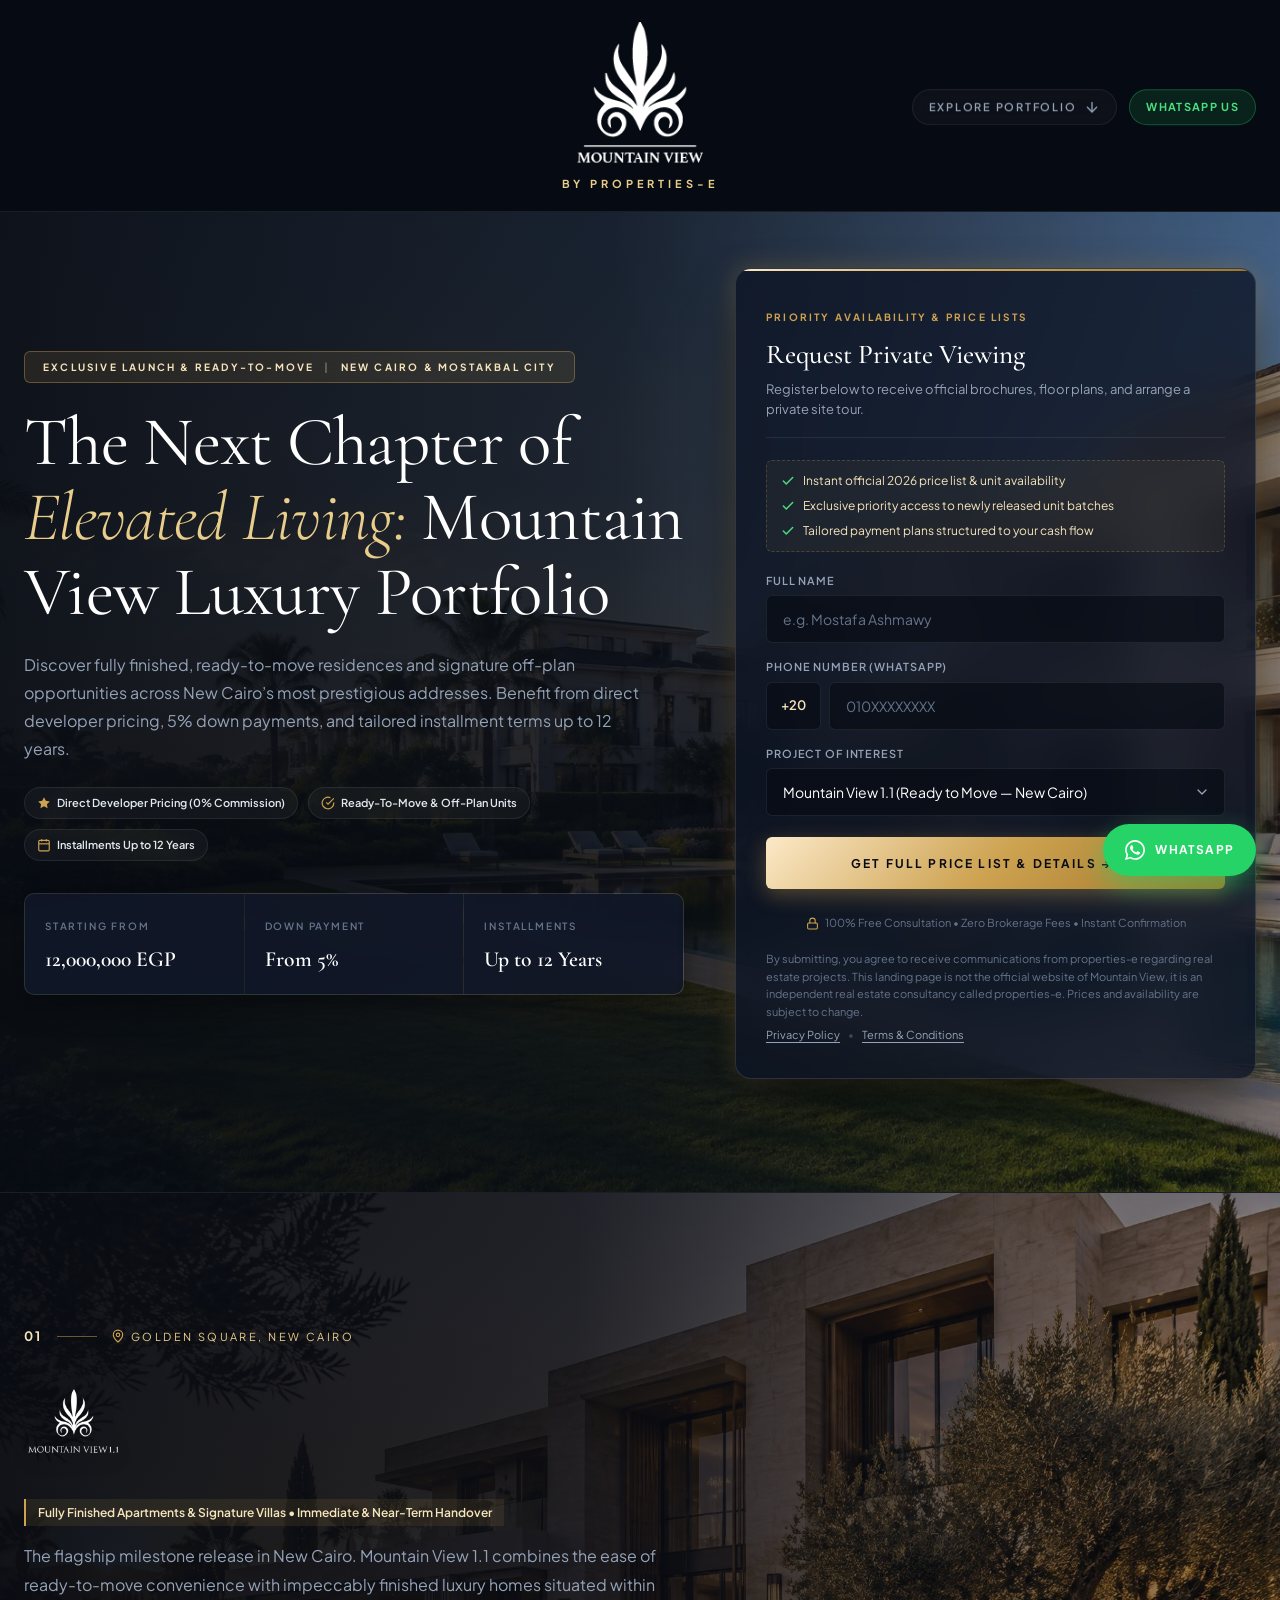
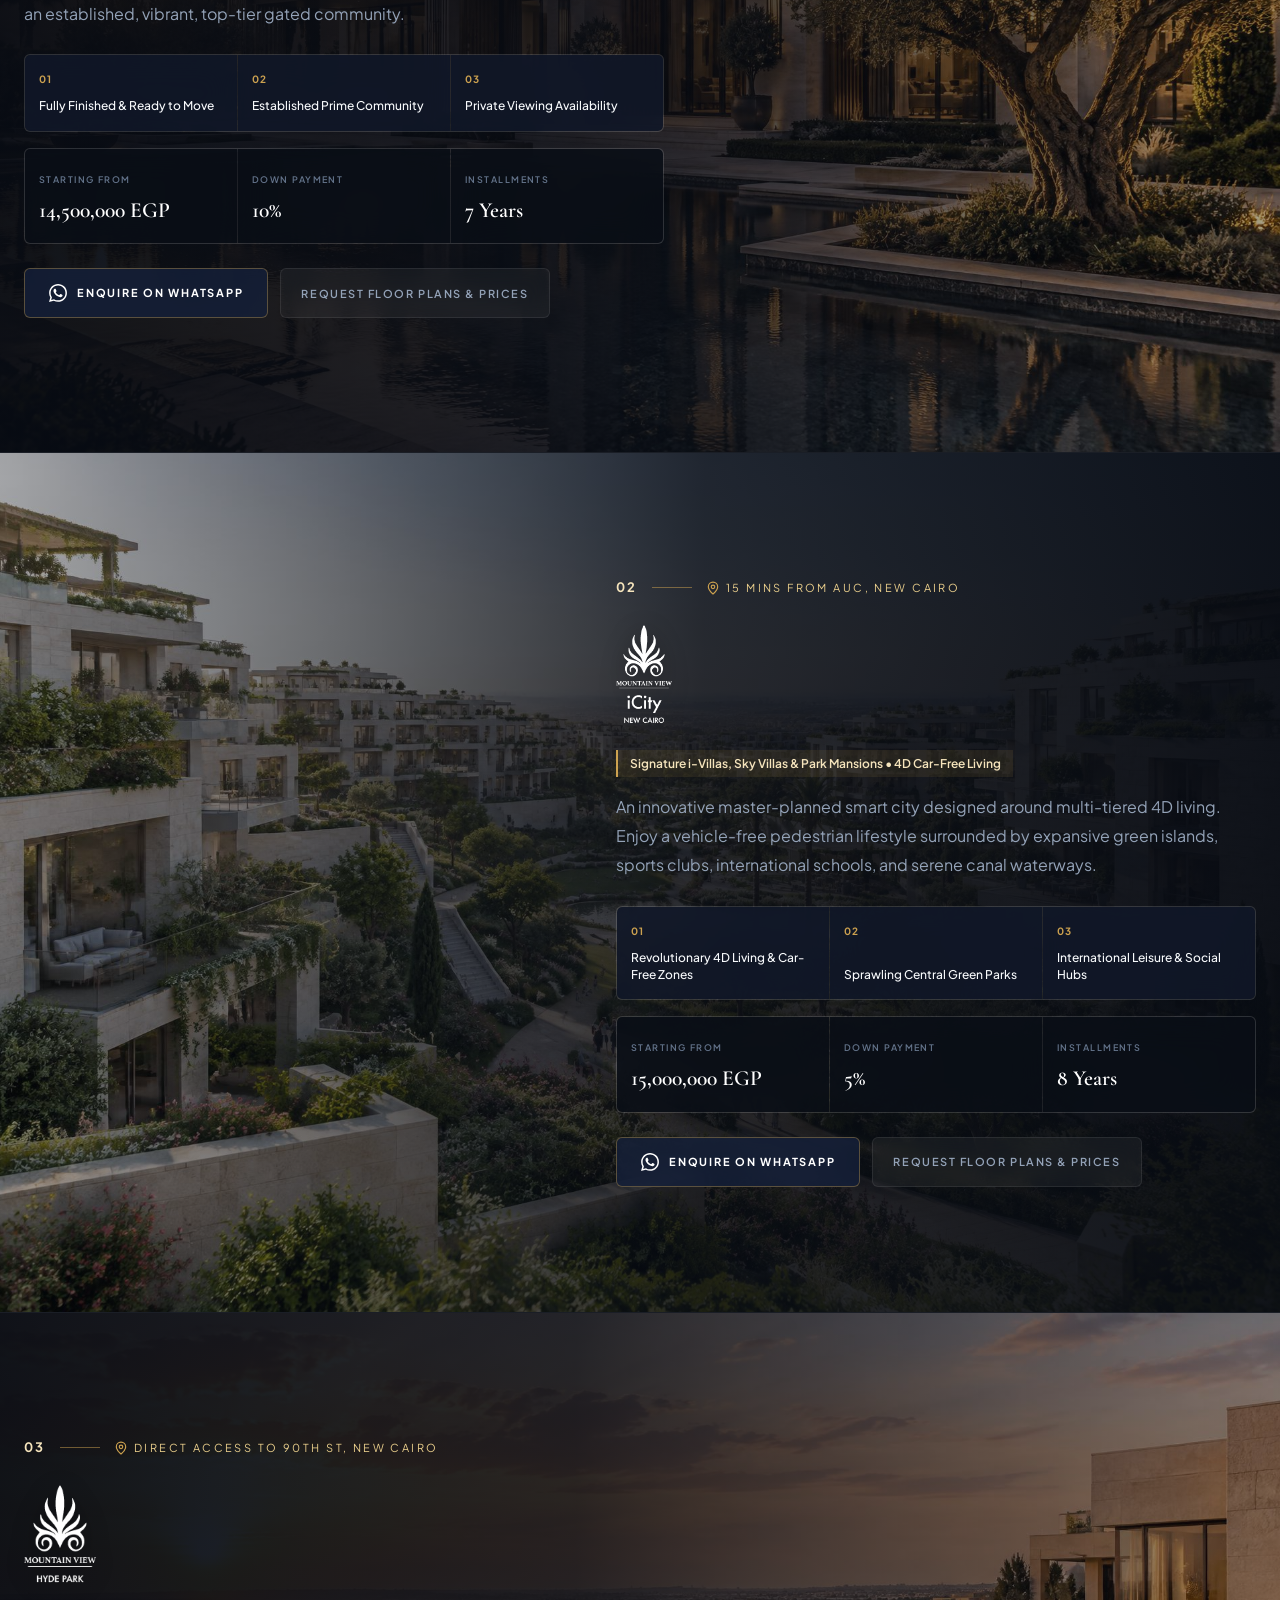
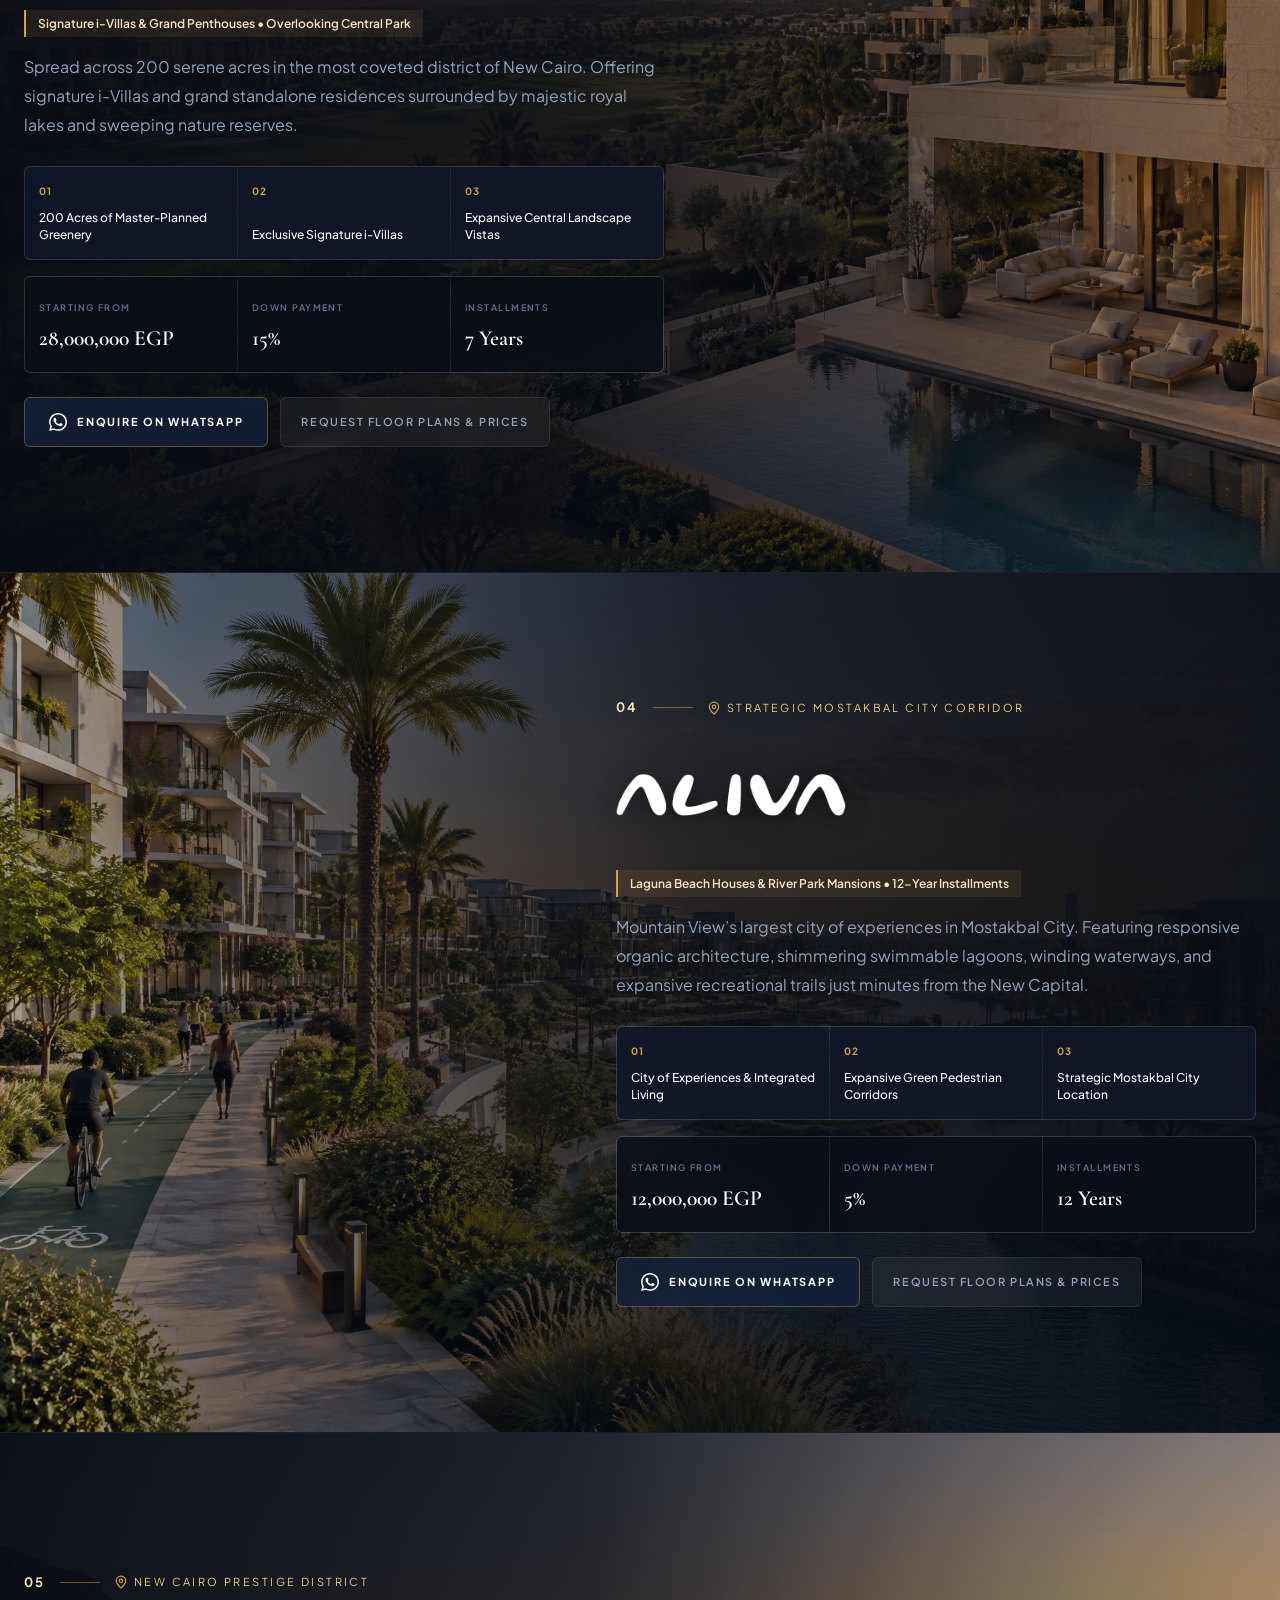
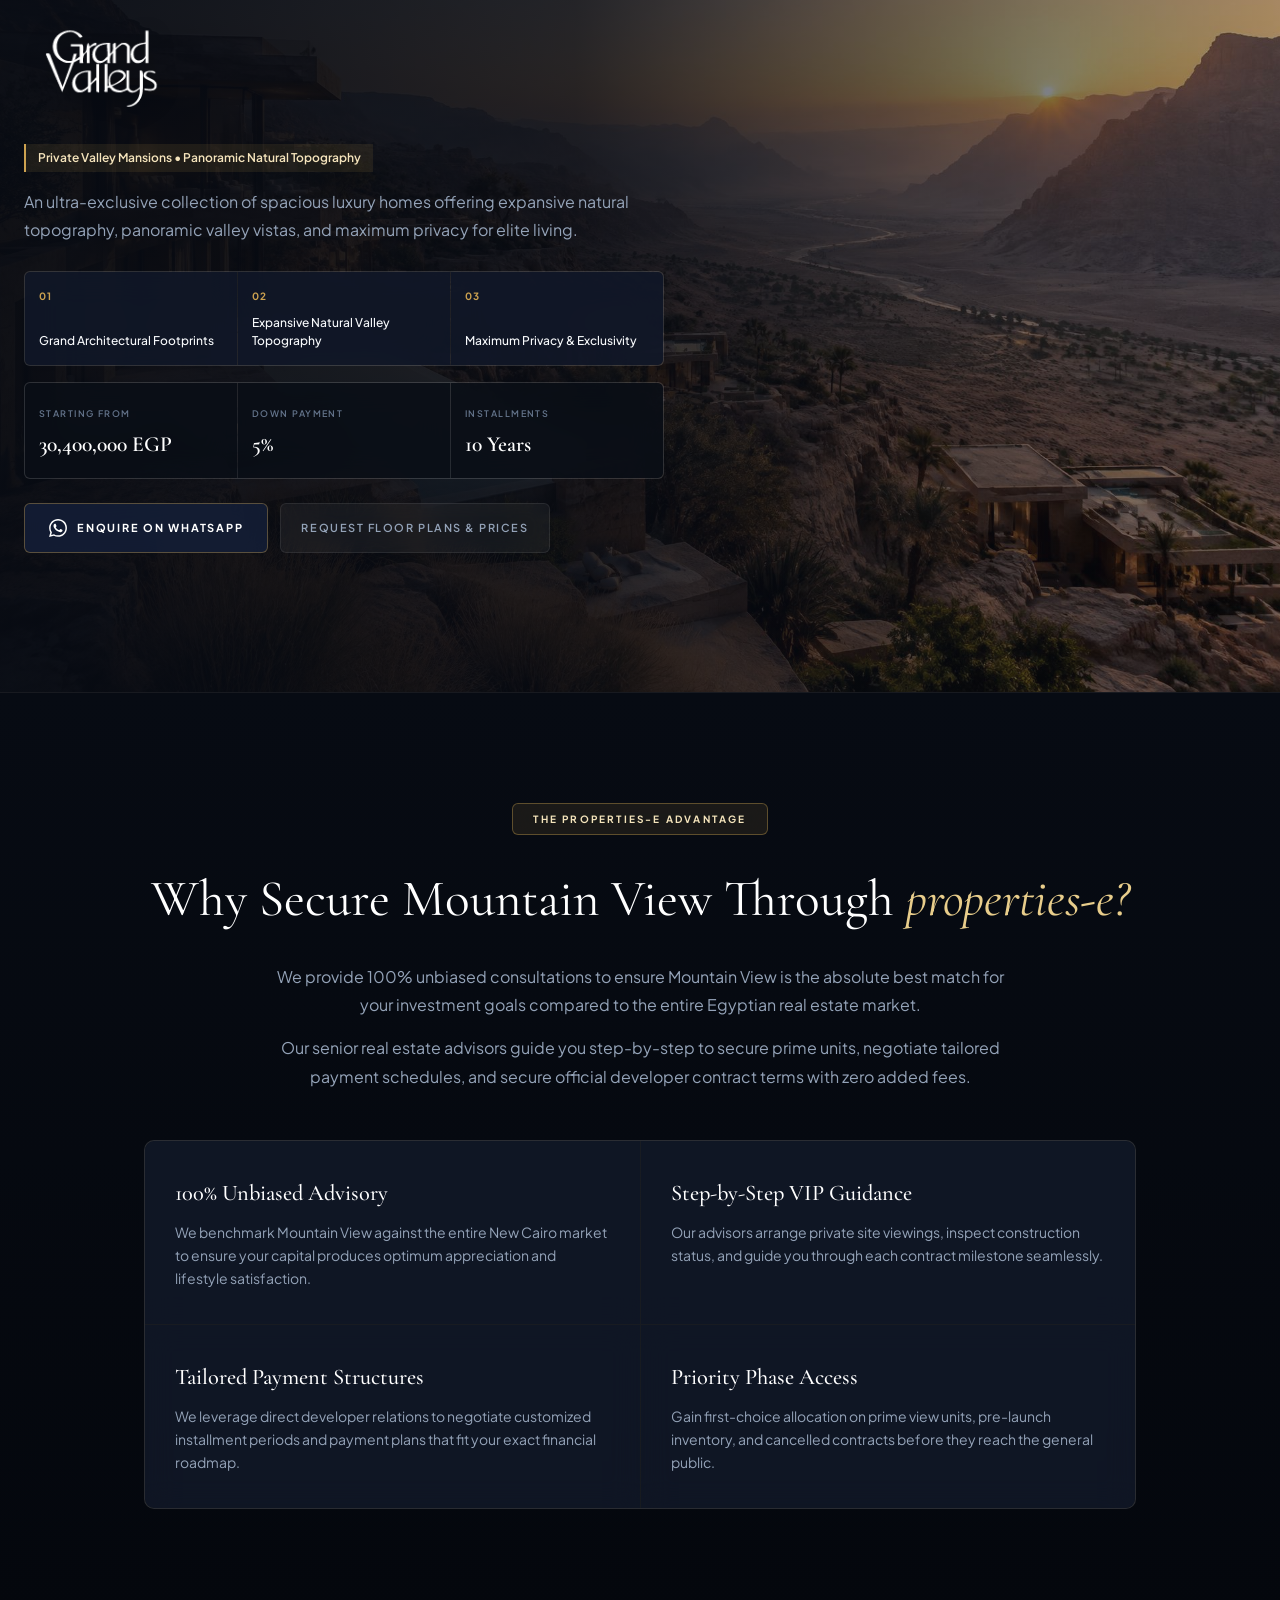
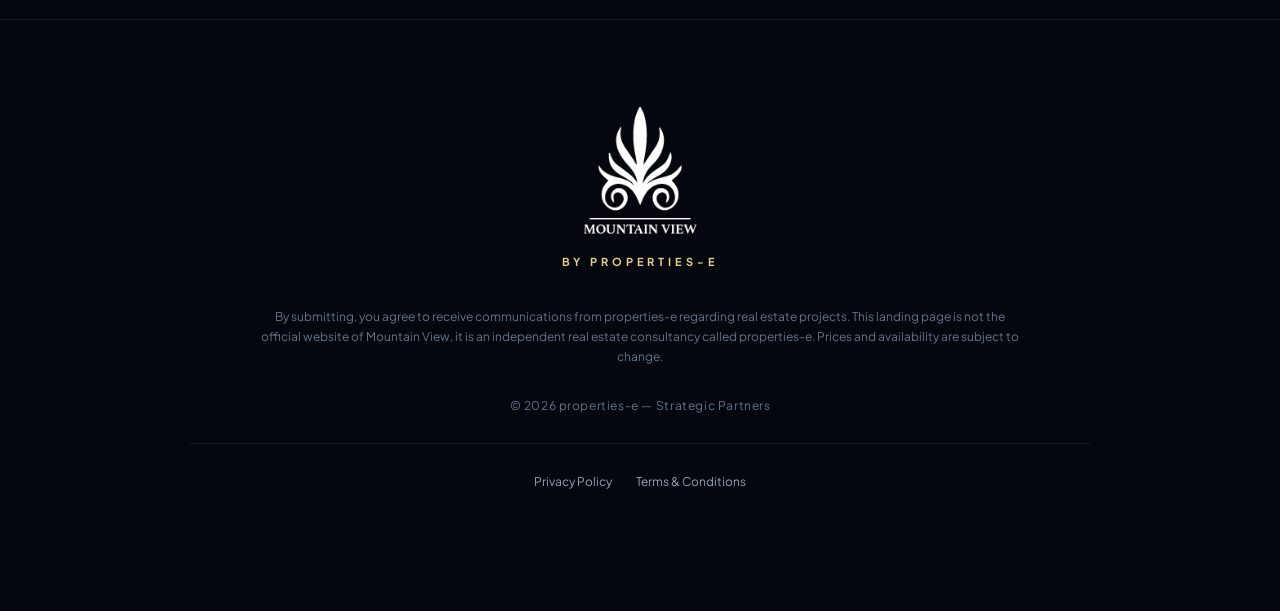
==== commit 4ebe66c3: "feat: Connect Zapier webhook uclzmpn and elevate conversion copy & CTAs" ====
--- a/index.html
+++ b/index.html
@@ -4,17 +4,17 @@
   <meta charset="utf-8" />
   <meta name="viewport" content="width=device-width, initial-scale=1.0" />
   <title>Mountain View Luxury Developments | properties-e</title>
-  <meta name="description" content="Explore Mountain View 1.1, iCity, Hyde Park, ALIVA, and Grand Valleys luxury residences across New Cairo and Mostakbal City with properties-e." />
+  <meta name="description" content="Explore Mountain View 1.1, iCity, Hyde Park, ALIVA, and Grand Valleys luxury residences across New Cairo and Mostakbal City with properties-e. Direct developer allocations, flexible payment plans, and zero commission." />
   
   <!-- Open Graph / Meta -->
-  <meta property="og:title" content="Mountain View Luxury Homes | properties-e" />
-  <meta property="og:description" content="Private access to Mountain View 1.1 and a curated portfolio of exceptional Cairo residences." />
+  <meta property="og:title" content="Mountain View Luxury Portfolio | properties-e" />
+  <meta property="og:description" content="Unlock private access to Mountain View 1.1, iCity, Hyde Park, ALIVA & Grand Valleys. Direct developer pricing from 12M EGP with 5% down payment." />
   <meta property="og:type" content="website" />
   
   <!-- Favicon -->
   <link rel="icon" type="image/png" href="images/favicon.png" />
   
-  <!-- Google Fonts: Cormorant Garamond, Plus Jakarta Sans, DM Sans -->
+  <!-- Google Fonts: Cormorant Garamond, Plus Jakarta Sans -->
   <link rel="preconnect" href="https://fonts.googleapis.com" />
   <link rel="preconnect" href="https://fonts.gstatic.com" crossorigin />
   <link href="https://fonts.googleapis.com/css2?family=Cormorant+Garamond:ital,wght@0,400;0,500;0,600;1,400;1,500&family=Plus+Jakarta+Sans:wght@300;400;500;600;700&display=swap" rel="stylesheet" />
@@ -34,13 +34,18 @@
         <div class="brand-subtext">By properties-e</div>
       </div>
       
-      <a href="#collection" class="explore-nav-btn">
-        <span>Explore portfolio</span>
-        <svg xmlns="http://www.w3.org/2000/svg" width="16" height="16" viewBox="0 0 24 24" fill="none" stroke="currentColor" stroke-width="2" stroke-linecap="round" stroke-linejoin="round">
-          <path d="M12 5v14"></path>
-          <path d="m19 12-7 7-7-7"></path>
-        </svg>
-      </a>
+      <div class="header-actions">
+        <a href="#collection" class="explore-nav-btn">
+          <span>Explore portfolio</span>
+          <svg xmlns="http://www.w3.org/2000/svg" width="16" height="16" viewBox="0 0 24 24" fill="none" stroke="currentColor" stroke-width="2" stroke-linecap="round" stroke-linejoin="round">
+            <path d="M12 5v14"></path>
+            <path d="m19 12-7 7-7-7"></path>
+          </svg>
+        </a>
+        <a href="https://wa.me/201033373331?text=Hello%20properties-e%2C%20I%20would%20like%20to%20inquire%20about%20Mountain%20View%20projects" target="_blank" rel="noreferrer" class="header-wa-btn">
+          <span>WhatsApp Us</span>
+        </a>
+      </div>
     </div>
   </header>
 
@@ -58,44 +63,108 @@
           <!-- Hero Left Column -->
           <div class="hero-text-block fade-up">
             <div class="badge-exclusive">
-              <span>Exclusive new launch</span>
+              <span>Exclusive Launch &amp; Ready-To-Move</span>
               <span class="badge-divider">|</span>
-              <span>New Cairo</span>
+              <span>New Cairo &amp; Mostakbal City</span>
             </div>
             
             <h1 class="hero-title">
-              The Next Chapter of <i>Elevated Living:</i> Mountain View 1.1
+              The Next Chapter of <i>Elevated Living:</i> Mountain View Luxury Portfolio
             </h1>
             
             <p class="hero-desc">
-              Fully finished, ready-to-move luxury residences within an established, vibrant community in the heart of New Cairo.
+              Discover fully finished, ready-to-move residences and signature off-plan opportunities across New Cairo’s most prestigious addresses. Benefit from direct developer pricing, 5% down payments, and tailored installment terms up to 12 years.
             </p>
-            
+
+            <!-- High-Conversion Trust Chips -->
+            <div class="trust-chips-row">
+              <div class="trust-chip">
+                <svg xmlns="http://www.w3.org/2000/svg" viewBox="0 0 24 24" fill="currentColor">
+                  <path d="M12 2l3.09 6.26L22 9.27l-5 4.87 1.18 6.88L12 17.77l-6.18 3.25L7 14.14 2 9.27l6.91-1.01L12 2z"/>
+                </svg>
+                <span>Direct Developer Pricing (0% Commission)</span>
+              </div>
+              <div class="trust-chip">
+                <svg xmlns="http://www.w3.org/2000/svg" viewBox="0 0 24 24" fill="none" stroke="currentColor" stroke-width="2">
+                  <path d="M22 11.08V12a10 10 0 1 1-5.93-9.14"></path>
+                  <polyline points="22 4 12 14.01 9 11.01"></polyline>
+                </svg>
+                <span>Ready-To-Move &amp; Off-Plan Units</span>
+              </div>
+              <div class="trust-chip">
+                <svg xmlns="http://www.w3.org/2000/svg" viewBox="0 0 24 24" fill="none" stroke="currentColor" stroke-width="2">
+                  <rect x="3" y="4" width="18" height="18" rx="2" ry="2"></rect>
+                  <line x1="16" y1="2" x2="16" y2="6"></line>
+                  <line x1="8" y1="2" x2="8" y2="6"></line>
+                  <line x1="3" y1="10" x2="21" y2="10"></line>
+                </svg>
+                <span>Installments Up to 12 Years</span>
+              </div>
+            </div>
+            
+            <!-- Quick Stats -->
             <div class="hero-stats">
               <div class="stat-item">
                 <span class="stat-label">Starting from</span>
-                <p class="stat-value">14,500,000 EGP</p>
+                <p class="stat-value">12,000,000 EGP</p>
               </div>
               <div class="stat-item">
                 <span class="stat-label">Down payment</span>
-                <p class="stat-value">10%</p>
+                <p class="stat-value">From 5%</p>
               </div>
               <div class="stat-item">
                 <span class="stat-label">Installments</span>
-                <p class="stat-value">Up to 7 Years</p>
+                <p class="stat-value">Up to 12 Years</p>
               </div>
             </div>
           </div>
           
-          <!-- Lead Generation Form -->
+          <!-- High-Converting Lead Generation Form -->
           <div class="hero-form-wrapper fade-up">
             <div class="lead-card">
               <div class="card-header">
-                <span class="card-subtitle">Request a private viewing</span>
-                <h2 class="card-title">Book An Appointment</h2>
-                <p class="card-caption">Register below to arrange an exclusive private showing.</p>
+                <span class="card-badge">Priority Availability &amp; Price Lists</span>
+                <h2 class="card-title">Request Private Viewing</h2>
+                <p class="card-caption">Register below to receive official brochures, floor plans, and arrange a private site tour.</p>
+              </div>
+
+              <!-- Value-Add Perks List -->
+              <div class="form-perks-list">
+                <div class="form-perk-item">
+                  <svg xmlns="http://www.w3.org/2000/svg" viewBox="0 0 24 24" fill="none" stroke="currentColor" stroke-width="2.5" stroke-linecap="round" stroke-linejoin="round">
+                    <polyline points="20 6 9 17 4 12"></polyline>
+                  </svg>
+                  <span>Instant official 2026 price list &amp; unit availability</span>
+                </div>
+                <div class="form-perk-item">
+                  <svg xmlns="http://www.w3.org/2000/svg" viewBox="0 0 24 24" fill="none" stroke="currentColor" stroke-width="2.5" stroke-linecap="round" stroke-linejoin="round">
+                    <polyline points="20 6 9 17 4 12"></polyline>
+                  </svg>
+                  <span>Exclusive priority access to newly released unit batches</span>
+                </div>
+                <div class="form-perk-item">
+                  <svg xmlns="http://www.w3.org/2000/svg" viewBox="0 0 24 24" fill="none" stroke="currentColor" stroke-width="2.5" stroke-linecap="round" stroke-linejoin="round">
+                    <polyline points="20 6 9 17 4 12"></polyline>
+                  </svg>
+                  <span>Tailored payment plans structured to your cash flow</span>
+                </div>
+              </div>
+
+              <!-- In-form Success State (Shown upon submission) -->
+              <div id="form-success-box" class="form-success-container">
+                <div class="form-success-icon">
+                  <svg xmlns="http://www.w3.org/2000/svg" width="24" height="24" viewBox="0 0 24 24" fill="none" stroke="currentColor" stroke-width="2.5" stroke-linecap="round" stroke-linejoin="round">
+                    <polyline points="20 6 9 17 4 12"></polyline>
+                  </svg>
+                </div>
+                <h3 class="form-success-title">Thank You, <span class="client-name">Valued Client</span>!</h3>
+                <p class="form-success-text">Your inquiry has been received. Our senior property advisor will reach out to you within minutes with full brochures and pricing.</p>
+                <a href="https://wa.me/201033373331?text=Hello%20properties-e%2C%20I%20just%20submitted%20my%20inquiry%20and%20would%20like%20to%20connect%20immediately" target="_blank" rel="noreferrer" class="form-success-wa">
+                  <span>Chat on WhatsApp Now &rarr;</span>
+                </a>
               </div>
               
+              <!-- Lead Form Connected to Zapier -->
               <form id="lead-form" class="lead-form" novalidate>
                 <div class="form-group">
                   <label class="form-label" for="fullName">Full Name</label>
@@ -105,7 +174,7 @@
                       id="fullName" 
                       name="fullName" 
                       class="form-input" 
-                      placeholder="Your full name" 
+                      placeholder="e.g. Mostafa Ashmawy" 
                       required 
                       minlength="2" 
                       autocomplete="name" 
@@ -114,13 +183,13 @@
                 </div>
                 
                 <div class="form-group">
-                  <label class="form-label" for="phone">Phone Number</label>
+                  <label class="form-label" for="phoneNumber">Phone Number (WhatsApp)</label>
                   <div class="phone-wrapper">
                     <div class="country-code">+20</div>
                     <input 
                       type="tel" 
-                      id="phone" 
-                      name="phone" 
+                      id="phoneNumber" 
+                      name="phoneNumber" 
                       class="form-input" 
                       placeholder="010XXXXXXXX" 
                       required 
@@ -135,24 +204,32 @@
                   <label class="form-label" for="project">Project of Interest</label>
                   <div class="input-wrapper">
                     <select id="project" name="project" class="form-select">
-                      <option value="Mountain View 1.1">Mountain View 1.1 (New Cairo)</option>
-                      <option value="Mountain View iCity">Mountain View iCity (New Cairo)</option>
-                      <option value="Mountain View Hyde Park">Mountain View Hyde Park (New Cairo)</option>
-                      <option value="ALIVA">ALIVA (Mostakbal City)</option>
-                      <option value="Mountain View Grand Valleys">Mountain View Grand Valleys (New Cairo)</option>
-                      <option value="General Inquiry">All Mountain View Projects</option>
+                      <option value="Mountain View 1.1">Mountain View 1.1 (Ready to Move — New Cairo)</option>
+                      <option value="Mountain View iCity">Mountain View iCity (4D Living — New Cairo)</option>
+                      <option value="Mountain View Hyde Park">Mountain View Hyde Park (200 Acres — New Cairo)</option>
+                      <option value="ALIVA">ALIVA (Laguna &amp; Parks — Mostakbal City)</option>
+                      <option value="Mountain View Grand Valleys">Mountain View Grand Valleys (Private Valleys — New Cairo)</option>
+                      <option value="Compare All Projects">Compare All 5 Mountain View Projects</option>
                     </select>
                   </div>
                 </div>
                 
                 <button type="submit" class="btn-submit">
-                  <span class="btn-text">Register now</span>
+                  <span class="btn-text">Get Full Price List &amp; Details &rarr;</span>
                   <svg class="btn-icon" xmlns="http://www.w3.org/2000/svg" viewBox="0 0 24 24" fill="none" stroke="currentColor" stroke-width="2" stroke-linecap="round" stroke-linejoin="round">
                     <path d="M7 7h10v10"></path>
                     <path d="M7 17 17 7"></path>
                   </svg>
                   <div class="spinner"></div>
                 </button>
+
+                <div class="submit-guarantee">
+                  <svg xmlns="http://www.w3.org/2000/svg" viewBox="0 0 24 24" fill="none" stroke="currentColor" stroke-width="2" stroke-linecap="round" stroke-linejoin="round">
+                    <rect x="3" y="11" width="18" height="11" rx="2" ry="2"></rect>
+                    <path d="M7 11V7a5 5 0 0 1 10 0v4"></path>
+                  </svg>
+                  <span>100% Free Consultation &bull; Zero Brokerage Fees &bull; Instant Confirmation</span>
+                </div>
               </form>
               
               <!-- Mandatory Form Disclaimer -->
@@ -160,8 +237,8 @@
                 By submitting, you agree to receive communications from properties-e regarding real estate projects. This landing page is not the official website of Mountain View, it is an independent real estate consultancy called properties-e. Prices and availability are subject to change.
                 <div style="margin-top: 6px;">
                   <a href="privacy-policy.html">Privacy Policy</a>
-                  <span style="margin: 0 6px; opacity: 0.5;">·</span>
-                  <a href="terms-conditions.html">Terms & Conditions</a>
+                  <span style="margin: 0 6px; opacity: 0.5;">&bull;</span>
+                  <a href="terms-conditions.html">Terms &amp; Conditions</a>
                 </div>
               </div>
             </div>
@@ -191,22 +268,26 @@
                   <path d="M20 10c0 4.993-5.539 10.193-7.399 11.799a1 1 0 0 1-1.202 0C9.539 20.193 4 14.993 4 10a8 8 0 0 1 16 0"></path>
                   <circle cx="12" cy="10" r="3"></circle>
                 </svg>
-                New Cairo
+                Golden Square, New Cairo
               </span>
             </div>
             
             <div class="project-brand-logo">
               <img src="images/mountain-view-11-logo.png" alt="Mountain View 1.1 Logo" />
             </div>
+
+            <div class="project-highlights-tag">
+              Fully Finished Apartments &amp; Signature Villas &bull; Immediate &amp; Near-Term Handover
+            </div>
             
             <p class="project-desc">
-              The latest milestone release in New Cairo, combining ready-to-move convenience with fully finished luxury in an established, vibrant neighborhood.
+              The flagship milestone release in New Cairo. Mountain View 1.1 combines the ease of ready-to-move convenience with impeccably finished luxury homes situated within an established, vibrant, top-tier gated community.
             </p>
             
             <div class="features-grid">
               <div class="feature-pill">
                 <span class="feature-num">01</span>
-                <span class="feature-title">Fully Finished & Ready to Move</span>
+                <span class="feature-title">Fully Finished &amp; Ready to Move</span>
               </div>
               <div class="feature-pill">
                 <span class="feature-num">02</span>
@@ -233,12 +314,17 @@
               </div>
             </div>
             
-            <a href="https://wa.me/201033373331?text=I%20am%20inquiring%20about%20Mountain%20View%201.1" target="_blank" rel="noreferrer" class="btn-whatsapp-project">
-              <svg class="whatsapp-icon" xmlns="http://www.w3.org/2000/svg" viewBox="0 0 24 24">
-                <path d="M.057 24l1.687-6.163c-1.041-1.804-1.588-3.849-1.587-5.946.003-6.556 5.338-11.891 11.893-11.891 3.181.001 6.167 1.24 8.413 3.488 2.245 2.248 3.481 5.236 3.48 8.414-.003 6.557-5.338 11.892-11.893 11.892-1.99-.001-3.951-.5-5.688-1.448l-6.305 1.654zm6.597-3.807c1.676.995 3.276 1.591 5.392 1.592 5.448 0 9.886-4.434 9.889-9.885.002-5.462-4.415-9.89-9.881-9.892-5.452 0-9.887 4.434-9.889 9.884-.001 2.225.651 3.891 1.746 5.634l-.999 3.648 3.742-.981zm11.387-5.464c-.074-.124-.272-.198-.57-.347-.297-.149-1.758-.868-2.031-.967-.272-.099-.47-.149-.669.149-.198.297-.768.967-.941 1.165-.173.198-.347.223-.644.074-.297-.149-1.255-.462-2.39-1.475-.883-.788-1.48-1.761-1.653-2.059-.173-.297-.018-.458.13-.606.134-.133.297-.347.446-.521.151-.172.2-.296.3-.495.099-.198.05-.372-.025-.521-.075-.148-.669-1.611-.916-2.206-.242-.579-.487-.501-.669-.51l-.57-.01c-.198 0-.52.074-.792.372s-1.04 1.016-1.04 2.479 1.065 2.876 1.213 3.074c.149.198 2.095 3.2 5.076 4.487.709.306 1.263.489 1.694.626.712.226 1.36.194 1.872.118.571-.085 1.758-.719 2.006-1.413.248-.695.248-1.29.173-1.414z"/>
-              </svg>
-              Enquire on WhatsApp
-            </a>
+            <div class="project-cta-group">
+              <a href="https://wa.me/201033373331?text=I%20am%20inquiring%20about%20Mountain%20View%201.1" target="_blank" rel="noreferrer" class="btn-whatsapp-project">
+                <svg class="whatsapp-icon" xmlns="http://www.w3.org/2000/svg" viewBox="0 0 24 24">
+                  <path d="M.057 24l1.687-6.163c-1.041-1.804-1.588-3.849-1.587-5.946.003-6.556 5.338-11.891 11.893-11.891 3.181.001 6.167 1.24 8.413 3.488 2.245 2.248 3.481 5.236 3.48 8.414-.003 6.557-5.338 11.892-11.893 11.892-1.99-.001-3.951-.5-5.688-1.448l-6.305 1.654zm6.597-3.807c1.676.995 3.276 1.591 5.392 1.592 5.448 0 9.886-4.434 9.889-9.885.002-5.462-4.415-9.89-9.881-9.892-5.452 0-9.887 4.434-9.889 9.884-.001 2.225.651 3.891 1.746 5.634l-.999 3.648 3.742-.981zm11.387-5.464c-.074-.124-.272-.198-.57-.347-.297-.149-1.758-.868-2.031-.967-.272-.099-.47-.149-.669.149-.198.297-.768.967-.941 1.165-.173.198-.347.223-.644.074-.297-.149-1.255-.462-2.39-1.475-.883-.788-1.48-1.761-1.653-2.059-.173-.297-.018-.458.13-.606.134-.133.297-.347.446-.521.151-.172.2-.296.3-.495.099-.198.05-.372-.025-.521-.075-.148-.669-1.611-.916-2.206-.242-.579-.487-.501-.669-.51l-.57-.01c-.198 0-.52.074-.792.372s-1.04 1.016-1.04 2.479 1.065 2.876 1.213 3.074c.149.198 2.095 3.2 5.076 4.487.709.306 1.263.489 1.694.626.712.226 1.36.194 1.872.118.571-.085 1.758-.719 2.006-1.413.248-.695.248-1.29.173-1.414z"/>
+                </svg>
+                <span>Enquire on WhatsApp</span>
+              </a>
+              <button type="button" class="btn-request-project trigger-project-form" data-project="Mountain View 1.1">
+                <span>Request Floor Plans &amp; Prices</span>
+              </button>
+            </div>
           </div>
         </div>
       </section>
@@ -260,22 +346,26 @@
                   <path d="M20 10c0 4.993-5.539 10.193-7.399 11.799a1 1 0 0 1-1.202 0C9.539 20.193 4 14.993 4 10a8 8 0 0 1 16 0"></path>
                   <circle cx="12" cy="10" r="3"></circle>
                 </svg>
-                New Cairo
+                15 Mins from AUC, New Cairo
               </span>
             </div>
             
             <div class="project-brand-logo">
               <img src="images/icity-logo.png" alt="Mountain View iCity Logo" />
             </div>
+
+            <div class="project-highlights-tag">
+              Signature i-Villas, Sky Villas &amp; Park Mansions &bull; 4D Car-Free Living
+            </div>
             
             <p class="project-desc">
-              An innovative multi-tiered master city featuring 4D living, vehicle-free central parks, and world-class leisure destinations.
+              An innovative master-planned smart city designed around multi-tiered 4D living. Enjoy a vehicle-free pedestrian lifestyle surrounded by expansive green islands, sports clubs, international schools, and serene canal waterways.
             </p>
             
             <div class="features-grid">
               <div class="feature-pill">
                 <span class="feature-num">01</span>
-                <span class="feature-title">Revolutionary 4D Living & Car-Free Zones</span>
+                <span class="feature-title">Revolutionary 4D Living &amp; Car-Free Zones</span>
               </div>
               <div class="feature-pill">
                 <span class="feature-num">02</span>
@@ -283,7 +373,7 @@
               </div>
               <div class="feature-pill">
                 <span class="feature-num">03</span>
-                <span class="feature-title">International Leisure & Social Hubs</span>
+                <span class="feature-title">International Leisure &amp; Social Hubs</span>
               </div>
             </div>
             
@@ -302,12 +392,17 @@
               </div>
             </div>
             
-            <a href="https://wa.me/201033373331?text=I%20am%20inquiring%20about%20Mountain%20View%20iCity" target="_blank" rel="noreferrer" class="btn-whatsapp-project">
-              <svg class="whatsapp-icon" xmlns="http://www.w3.org/2000/svg" viewBox="0 0 24 24">
-                <path d="M.057 24l1.687-6.163c-1.041-1.804-1.588-3.849-1.587-5.946.003-6.556 5.338-11.891 11.893-11.891 3.181.001 6.167 1.24 8.413 3.488 2.245 2.248 3.481 5.236 3.48 8.414-.003 6.557-5.338 11.892-11.893 11.892-1.99-.001-3.951-.5-5.688-1.448l-6.305 1.654zm6.597-3.807c1.676.995 3.276 1.591 5.392 1.592 5.448 0 9.886-4.434 9.889-9.885.002-5.462-4.415-9.89-9.881-9.892-5.452 0-9.887 4.434-9.889 9.884-.001 2.225.651 3.891 1.746 5.634l-.999 3.648 3.742-.981zm11.387-5.464c-.074-.124-.272-.198-.57-.347-.297-.149-1.758-.868-2.031-.967-.272-.099-.47-.149-.669.149-.198.297-.768.967-.941 1.165-.173.198-.347.223-.644.074-.297-.149-1.255-.462-2.39-1.475-.883-.788-1.48-1.761-1.653-2.059-.173-.297-.018-.458.13-.606.134-.133.297-.347.446-.521.151-.172.2-.296.3-.495.099-.198.05-.372-.025-.521-.075-.148-.669-1.611-.916-2.206-.242-.579-.487-.501-.669-.51l-.57-.01c-.198 0-.52.074-.792.372s-1.04 1.016-1.04 2.479 1.065 2.876 1.213 3.074c.149.198 2.095 3.2 5.076 4.487.709.306 1.263.489 1.694.626.712.226 1.36.194 1.872.118.571-.085 1.758-.719 2.006-1.413.248-.695.248-1.29.173-1.414z"/>
-              </svg>
-              Enquire on WhatsApp
-            </a>
+            <div class="project-cta-group">
+              <a href="https://wa.me/201033373331?text=I%20am%20inquiring%20about%20Mountain%20View%20iCity" target="_blank" rel="noreferrer" class="btn-whatsapp-project">
+                <svg class="whatsapp-icon" xmlns="http://www.w3.org/2000/svg" viewBox="0 0 24 24">
+                  <path d="M.057 24l1.687-6.163c-1.041-1.804-1.588-3.849-1.587-5.946.003-6.556 5.338-11.891 11.893-11.891 3.181.001 6.167 1.24 8.413 3.488 2.245 2.248 3.481 5.236 3.48 8.414-.003 6.557-5.338 11.892-11.893 11.892-1.99-.001-3.951-.5-5.688-1.448l-6.305 1.654zm6.597-3.807c1.676.995 3.276 1.591 5.392 1.592 5.448 0 9.886-4.434 9.889-9.885.002-5.462-4.415-9.89-9.881-9.892-5.452 0-9.887 4.434-9.889 9.884-.001 2.225.651 3.891 1.746 5.634l-.999 3.648 3.742-.981zm11.387-5.464c-.074-.124-.272-.198-.57-.347-.297-.149-1.758-.868-2.031-.967-.272-.099-.47-.149-.669.149-.198.297-.768.967-.941 1.165-.173.198-.347.223-.644.074-.297-.149-1.255-.462-2.39-1.475-.883-.788-1.48-1.761-1.653-2.059-.173-.297-.018-.458.13-.606.134-.133.297-.347.446-.521.151-.172.2-.296.3-.495.099-.198.05-.372-.025-.521-.075-.148-.669-1.611-.916-2.206-.242-.579-.487-.501-.669-.51l-.57-.01c-.198 0-.52.074-.792.372s-1.04 1.016-1.04 2.479 1.065 2.876 1.213 3.074c.149.198 2.095 3.2 5.076 4.487.709.306 1.263.489 1.694.626.712.226 1.36.194 1.872.118.571-.085 1.758-.719 2.006-1.413.248-.695.248-1.29.173-1.414z"/>
+                </svg>
+                <span>Enquire on WhatsApp</span>
+              </a>
+              <button type="button" class="btn-request-project trigger-project-form" data-project="Mountain View iCity">
+                <span>Request Floor Plans &amp; Prices</span>
+              </button>
+            </div>
           </div>
         </div>
       </section>
@@ -329,16 +424,20 @@
                   <path d="M20 10c0 4.993-5.539 10.193-7.399 11.799a1 1 0 0 1-1.202 0C9.539 20.193 4 14.993 4 10a8 8 0 0 1 16 0"></path>
                   <circle cx="12" cy="10" r="3"></circle>
                 </svg>
-                New Cairo
+                Direct Access to 90th St, New Cairo
               </span>
             </div>
             
             <div class="project-brand-logo">
               <img src="images/hyde-park-logo.png" alt="Mountain View Hyde Park Logo" />
             </div>
+
+            <div class="project-highlights-tag">
+              Signature i-Villas &amp; Grand Penthouses &bull; Overlooking Central Park
+            </div>
             
             <p class="project-desc">
-              Spread across 200 serene acres in New Cairo, offering signature i-Villas surrounded by vast central nature reserves.
+              Spread across 200 serene acres in the most coveted district of New Cairo. Offering signature i-Villas and grand standalone residences surrounded by majestic royal lakes and sweeping nature reserves.
             </p>
             
             <div class="features-grid">
@@ -371,12 +470,17 @@
               </div>
             </div>
             
-            <a href="https://wa.me/201033373331?text=I%20am%20inquiring%20about%20Mountain%20View%20Hyde%20Park" target="_blank" rel="noreferrer" class="btn-whatsapp-project">
-              <svg class="whatsapp-icon" xmlns="http://www.w3.org/2000/svg" viewBox="0 0 24 24">
-                <path d="M.057 24l1.687-6.163c-1.041-1.804-1.588-3.849-1.587-5.946.003-6.556 5.338-11.891 11.893-11.891 3.181.001 6.167 1.24 8.413 3.488 2.245 2.248 3.481 5.236 3.48 8.414-.003 6.557-5.338 11.892-11.893 11.892-1.99-.001-3.951-.5-5.688-1.448l-6.305 1.654zm6.597-3.807c1.676.995 3.276 1.591 5.392 1.592 5.448 0 9.886-4.434 9.889-9.885.002-5.462-4.415-9.89-9.881-9.892-5.452 0-9.887 4.434-9.889 9.884-.001 2.225.651 3.891 1.746 5.634l-.999 3.648 3.742-.981zm11.387-5.464c-.074-.124-.272-.198-.57-.347-.297-.149-1.758-.868-2.031-.967-.272-.099-.47-.149-.669.149-.198.297-.768.967-.941 1.165-.173.198-.347.223-.644.074-.297-.149-1.255-.462-2.39-1.475-.883-.788-1.48-1.761-1.653-2.059-.173-.297-.018-.458.13-.606.134-.133.297-.347.446-.521.151-.172.2-.296.3-.495.099-.198.05-.372-.025-.521-.075-.148-.669-1.611-.916-2.206-.242-.579-.487-.501-.669-.51l-.57-.01c-.198 0-.52.074-.792.372s-1.04 1.016-1.04 2.479 1.065 2.876 1.213 3.074c.149.198 2.095 3.2 5.076 4.487.709.306 1.263.489 1.694.626.712.226 1.36.194 1.872.118.571-.085 1.758-.719 2.006-1.413.248-.695.248-1.29.173-1.414z"/>
-              </svg>
-              Enquire on WhatsApp
-            </a>
+            <div class="project-cta-group">
+              <a href="https://wa.me/201033373331?text=I%20am%20inquiring%20about%20Mountain%20View%20Hyde%20Park" target="_blank" rel="noreferrer" class="btn-whatsapp-project">
+                <svg class="whatsapp-icon" xmlns="http://www.w3.org/2000/svg" viewBox="0 0 24 24">
+                  <path d="M.057 24l1.687-6.163c-1.041-1.804-1.588-3.849-1.587-5.946.003-6.556 5.338-11.891 11.893-11.891 3.181.001 6.167 1.24 8.413 3.488 2.245 2.248 3.481 5.236 3.48 8.414-.003 6.557-5.338 11.892-11.893 11.892-1.99-.001-3.951-.5-5.688-1.448l-6.305 1.654zm6.597-3.807c1.676.995 3.276 1.591 5.392 1.592 5.448 0 9.886-4.434 9.889-9.885.002-5.462-4.415-9.89-9.881-9.892-5.452 0-9.887 4.434-9.889 9.884-.001 2.225.651 3.891 1.746 5.634l-.999 3.648 3.742-.981zm11.387-5.464c-.074-.124-.272-.198-.57-.347-.297-.149-1.758-.868-2.031-.967-.272-.099-.47-.149-.669.149-.198.297-.768.967-.941 1.165-.173.198-.347.223-.644.074-.297-.149-1.255-.462-2.39-1.475-.883-.788-1.48-1.761-1.653-2.059-.173-.297-.018-.458.13-.606.134-.133.297-.347.446-.521.151-.172.2-.296.3-.495.099-.198.05-.372-.025-.521-.075-.148-.669-1.611-.916-2.206-.242-.579-.487-.501-.669-.51l-.57-.01c-.198 0-.52.074-.792.372s-1.04 1.016-1.04 2.479 1.065 2.876 1.213 3.074c.149.198 2.095 3.2 5.076 4.487.709.306 1.263.489 1.694.626.712.226 1.36.194 1.872.118.571-.085 1.758-.719 2.006-1.413.248-.695.248-1.29.173-1.414z"/>
+                </svg>
+                <span>Enquire on WhatsApp</span>
+              </a>
+              <button type="button" class="btn-request-project trigger-project-form" data-project="Mountain View Hyde Park">
+                <span>Request Floor Plans &amp; Prices</span>
+              </button>
+            </div>
           </div>
         </div>
       </section>
@@ -398,22 +502,26 @@
                   <path d="M20 10c0 4.993-5.539 10.193-7.399 11.799a1 1 0 0 1-1.202 0C9.539 20.193 4 14.993 4 10a8 8 0 0 1 16 0"></path>
                   <circle cx="12" cy="10" r="3"></circle>
                 </svg>
-                Mostakbal City
+                Strategic Mostakbal City Corridor
               </span>
             </div>
             
             <div class="project-brand-logo">
               <img src="images/aliva-logo.png" alt="ALIVA Logo" />
             </div>
+
+            <div class="project-highlights-tag">
+              Laguna Beach Houses &amp; River Park Mansions &bull; 12-Year Installments
+            </div>
             
             <p class="project-desc">
-              A dynamic city of experiential living in Mostakbal City, featuring responsive modern architecture, winding waterways, and scenic walking trails.
+              Mountain View’s largest city of experiences in Mostakbal City. Featuring responsive organic architecture, shimmering swimmable lagoons, winding waterways, and expansive recreational trails just minutes from the New Capital.
             </p>
             
             <div class="features-grid">
               <div class="feature-pill">
                 <span class="feature-num">01</span>
-                <span class="feature-title">City of Experiences & Integrated Living</span>
+                <span class="feature-title">City of Experiences &amp; Integrated Living</span>
               </div>
               <div class="feature-pill">
                 <span class="feature-num">02</span>
@@ -440,12 +548,17 @@
               </div>
             </div>
             
-            <a href="https://wa.me/201033373331?text=I%20am%20inquiring%20about%20ALIVA" target="_blank" rel="noreferrer" class="btn-whatsapp-project">
-              <svg class="whatsapp-icon" xmlns="http://www.w3.org/2000/svg" viewBox="0 0 24 24">
-                <path d="M.057 24l1.687-6.163c-1.041-1.804-1.588-3.849-1.587-5.946.003-6.556 5.338-11.891 11.893-11.891 3.181.001 6.167 1.24 8.413 3.488 2.245 2.248 3.481 5.236 3.48 8.414-.003 6.557-5.338 11.892-11.893 11.892-1.99-.001-3.951-.5-5.688-1.448l-6.305 1.654zm6.597-3.807c1.676.995 3.276 1.591 5.392 1.592 5.448 0 9.886-4.434 9.889-9.885.002-5.462-4.415-9.89-9.881-9.892-5.452 0-9.887 4.434-9.889 9.884-.001 2.225.651 3.891 1.746 5.634l-.999 3.648 3.742-.981zm11.387-5.464c-.074-.124-.272-.198-.57-.347-.297-.149-1.758-.868-2.031-.967-.272-.099-.47-.149-.669.149-.198.297-.768.967-.941 1.165-.173.198-.347.223-.644.074-.297-.149-1.255-.462-2.39-1.475-.883-.788-1.48-1.761-1.653-2.059-.173-.297-.018-.458.13-.606.134-.133.297-.347.446-.521.151-.172.2-.296.3-.495.099-.198.05-.372-.025-.521-.075-.148-.669-1.611-.916-2.206-.242-.579-.487-.501-.669-.51l-.57-.01c-.198 0-.52.074-.792.372s-1.04 1.016-1.04 2.479 1.065 2.876 1.213 3.074c.149.198 2.095 3.2 5.076 4.487.709.306 1.263.489 1.694.626.712.226 1.36.194 1.872.118.571-.085 1.758-.719 2.006-1.413.248-.695.248-1.29.173-1.414z"/>
-              </svg>
-              Enquire on WhatsApp
-            </a>
+            <div class="project-cta-group">
+              <a href="https://wa.me/201033373331?text=I%20am%20inquiring%20about%20ALIVA" target="_blank" rel="noreferrer" class="btn-whatsapp-project">
+                <svg class="whatsapp-icon" xmlns="http://www.w3.org/2000/svg" viewBox="0 0 24 24">
+                  <path d="M.057 24l1.687-6.163c-1.041-1.804-1.588-3.849-1.587-5.946.003-6.556 5.338-11.891 11.893-11.891 3.181.001 6.167 1.24 8.413 3.488 2.245 2.248 3.481 5.236 3.48 8.414-.003 6.557-5.338 11.892-11.893 11.892-1.99-.001-3.951-.5-5.688-1.448l-6.305 1.654zm6.597-3.807c1.676.995 3.276 1.591 5.392 1.592 5.448 0 9.886-4.434 9.889-9.885.002-5.462-4.415-9.89-9.881-9.892-5.452 0-9.887 4.434-9.889 9.884-.001 2.225.651 3.891 1.746 5.634l-.999 3.648 3.742-.981zm11.387-5.464c-.074-.124-.272-.198-.57-.347-.297-.149-1.758-.868-2.031-.967-.272-.099-.47-.149-.669.149-.198.297-.768.967-.941 1.165-.173.198-.347.223-.644.074-.297-.149-1.255-.462-2.39-1.475-.883-.788-1.48-1.761-1.653-2.059-.173-.297-.018-.458.13-.606.134-.133.297-.347.446-.521.151-.172.2-.296.3-.495.099-.198.05-.372-.025-.521-.075-.148-.669-1.611-.916-2.206-.242-.579-.487-.501-.669-.51l-.57-.01c-.198 0-.52.074-.792.372s-1.04 1.016-1.04 2.479 1.065 2.876 1.213 3.074c.149.198 2.095 3.2 5.076 4.487.709.306 1.263.489 1.694.626.712.226 1.36.194 1.872.118.571-.085 1.758-.719 2.006-1.413.248-.695.248-1.29.173-1.414z"/>
+                </svg>
+                <span>Enquire on WhatsApp</span>
+              </a>
+              <button type="button" class="btn-request-project trigger-project-form" data-project="ALIVA">
+                <span>Request Floor Plans &amp; Prices</span>
+              </button>
+            </div>
           </div>
         </div>
       </section>
@@ -467,16 +580,20 @@
                   <path d="M20 10c0 4.993-5.539 10.193-7.399 11.799a1 1 0 0 1-1.202 0C9.539 20.193 4 14.993 4 10a8 8 0 0 1 16 0"></path>
                   <circle cx="12" cy="10" r="3"></circle>
                 </svg>
-                New Cairo
+                New Cairo Prestige District
               </span>
             </div>
             
             <div class="project-brand-logo">
               <img src="images/grand-valleys-logo.png" alt="Mountain View Grand Valleys Logo" />
             </div>
+
+            <div class="project-highlights-tag">
+              Private Valley Mansions &bull; Panoramic Natural Topography
+            </div>
             
             <p class="project-desc">
-              An ultra-exclusive collection of spacious luxury homes offering expansive natural topography, panoramic valley vistas, and maximum privacy.
+              An ultra-exclusive collection of spacious luxury homes offering expansive natural topography, panoramic valley vistas, and maximum privacy for elite living.
             </p>
             
             <div class="features-grid">
@@ -490,7 +607,7 @@
               </div>
               <div class="feature-pill">
                 <span class="feature-num">03</span>
-                <span class="feature-title">Maximum Privacy & Exclusivity</span>
+                <span class="feature-title">Maximum Privacy &amp; Exclusivity</span>
               </div>
             </div>
             
@@ -509,12 +626,17 @@
               </div>
             </div>
             
-            <a href="https://wa.me/201033373331?text=I%20am%20inquiring%20about%20Mountain%20View%20Grand%20Valleys" target="_blank" rel="noreferrer" class="btn-whatsapp-project">
-              <svg class="whatsapp-icon" xmlns="http://www.w3.org/2000/svg" viewBox="0 0 24 24">
-                <path d="M.057 24l1.687-6.163c-1.041-1.804-1.588-3.849-1.587-5.946.003-6.556 5.338-11.891 11.893-11.891 3.181.001 6.167 1.24 8.413 3.488 2.245 2.248 3.481 5.236 3.48 8.414-.003 6.557-5.338 11.892-11.893 11.892-1.99-.001-3.951-.5-5.688-1.448l-6.305 1.654zm6.597-3.807c1.676.995 3.276 1.591 5.392 1.592 5.448 0 9.886-4.434 9.889-9.885.002-5.462-4.415-9.89-9.881-9.892-5.452 0-9.887 4.434-9.889 9.884-.001 2.225.651 3.891 1.746 5.634l-.999 3.648 3.742-.981zm11.387-5.464c-.074-.124-.272-.198-.57-.347-.297-.149-1.758-.868-2.031-.967-.272-.099-.47-.149-.669.149-.198.297-.768.967-.941 1.165-.173.198-.347.223-.644.074-.297-.149-1.255-.462-2.39-1.475-.883-.788-1.48-1.761-1.653-2.059-.173-.297-.018-.458.13-.606.134-.133.297-.347.446-.521.151-.172.2-.296.3-.495.099-.198.05-.372-.025-.521-.075-.148-.669-1.611-.916-2.206-.242-.579-.487-.501-.669-.51l-.57-.01c-.198 0-.52.074-.792.372s-1.04 1.016-1.04 2.479 1.065 2.876 1.213 3.074c.149.198 2.095 3.2 5.076 4.487.709.306 1.263.489 1.694.626.712.226 1.36.194 1.872.118.571-.085 1.758-.719 2.006-1.413.248-.695.248-1.29.173-1.414z"/>
-              </svg>
-              Enquire on WhatsApp
-            </a>
+            <div class="project-cta-group">
+              <a href="https://wa.me/201033373331?text=I%20am%20inquiring%20about%20Mountain%20View%20Grand%20Valleys" target="_blank" rel="noreferrer" class="btn-whatsapp-project">
+                <svg class="whatsapp-icon" xmlns="http://www.w3.org/2000/svg" viewBox="0 0 24 24">
+                  <path d="M.057 24l1.687-6.163c-1.041-1.804-1.588-3.849-1.587-5.946.003-6.556 5.338-11.891 11.893-11.891 3.181.001 6.167 1.24 8.413 3.488 2.245 2.248 3.481 5.236 3.48 8.414-.003 6.557-5.338 11.892-11.893 11.892-1.99-.001-3.951-.5-5.688-1.448l-6.305 1.654zm6.597-3.807c1.676.995 3.276 1.591 5.392 1.592 5.448 0 9.886-4.434 9.889-9.885.002-5.462-4.415-9.89-9.881-9.892-5.452 0-9.887 4.434-9.889 9.884-.001 2.225.651 3.891 1.746 5.634l-.999 3.648 3.742-.981zm11.387-5.464c-.074-.124-.272-.198-.57-.347-.297-.149-1.758-.868-2.031-.967-.272-.099-.47-.149-.669.149-.198.297-.768.967-.941 1.165-.173.198-.347.223-.644.074-.297-.149-1.255-.462-2.39-1.475-.883-.788-1.48-1.761-1.653-2.059-.173-.297-.018-.458.13-.606.134-.133.297-.347.446-.521.151-.172.2-.296.3-.495.099-.198.05-.372-.025-.521-.075-.148-.669-1.611-.916-2.206-.242-.579-.487-.501-.669-.51l-.57-.01c-.198 0-.52.074-.792.372s-1.04 1.016-1.04 2.479 1.065 2.876 1.213 3.074c.149.198 2.095 3.2 5.076 4.487.709.306 1.263.489 1.694.626.712.226 1.36.194 1.872.118.571-.085 1.758-.719 2.006-1.413.248-.695.248-1.29.173-1.414z"/>
+                </svg>
+                <span>Enquire on WhatsApp</span>
+              </a>
+              <button type="button" class="btn-request-project trigger-project-form" data-project="Mountain View Grand Valleys">
+                <span>Request Floor Plans &amp; Prices</span>
+              </button>
+            </div>
           </div>
         </div>
       </section>
@@ -527,33 +649,33 @@
         <div class="advantage-badge fade-up">The properties-e advantage</div>
         
         <h2 class="advantage-title fade-up">
-          Why Mountain View through <i>properties-e?</i>
+          Why Secure Mountain View Through <i>properties-e?</i>
         </h2>
         
         <p class="advantage-subtitle fade-up">
-          We provide 100% unbiased consultations to ensure Mountain View is the absolute best match for your investment goals compared to the entire market.
+          We provide 100% unbiased consultations to ensure Mountain View is the absolute best match for your investment goals compared to the entire Egyptian real estate market.
         </p>
         
         <p class="advantage-subtitle fade-up" style="margin-top: 14px;">
-          Our experts guide you step-by-step to secure prime units and tailor payment plans that perfectly fit your budget.
+          Our senior real estate advisors guide you step-by-step to secure prime units, negotiate tailored payment schedules, and secure official developer contract terms with zero added fees.
         </p>
         
         <div class="advantage-grid fade-up">
           <div class="advantage-card">
-            <h3 class="advantage-card-title">100% Unbiased</h3>
-            <p class="advantage-card-desc">Consultations compared against the entire market</p>
+            <h3 class="advantage-card-title">100% Unbiased Advisory</h3>
+            <p class="advantage-card-desc">We benchmark Mountain View against the entire New Cairo market to ensure your capital produces optimum appreciation and lifestyle satisfaction.</p>
           </div>
           <div class="advantage-card">
-            <h3 class="advantage-card-title">Step-by-Step Guidance</h3>
-            <p class="advantage-card-desc">Our experts secure prime units for you</p>
+            <h3 class="advantage-card-title">Step-by-Step VIP Guidance</h3>
+            <p class="advantage-card-desc">Our advisors arrange private site viewings, inspect construction status, and guide you through each contract milestone seamlessly.</p>
           </div>
           <div class="advantage-card">
-            <h3 class="advantage-card-title">Tailored Payment Plans</h3>
-            <p class="advantage-card-desc">Structured to perfectly fit your budget</p>
+            <h3 class="advantage-card-title">Tailored Payment Structures</h3>
+            <p class="advantage-card-desc">We leverage direct developer relations to negotiate customized installment periods and payment plans that fit your exact financial roadmap.</p>
           </div>
           <div class="advantage-card">
-            <h3 class="advantage-card-title">Prime Access</h3>
-            <p class="advantage-card-desc">Direct access to Mountain View releases</p>
+            <h3 class="advantage-card-title">Priority Phase Access</h3>
+            <p class="advantage-card-desc">Gain first-choice allocation on prime view units, pre-launch inventory, and cancelled contracts before they reach the general public.</p>
           </div>
         </div>
       </div>
@@ -586,13 +708,26 @@
     </div>
   </footer>
 
-  <!-- Floating WhatsApp Quick Button -->
+  <!-- Floating WhatsApp Quick Button (Desktop) -->
   <a href="https://wa.me/201033373331?text=I%20am%20interested%20in%20Mountain%20View%20properties" target="_blank" rel="noreferrer" class="floating-whatsapp" aria-label="Contact properties-e on WhatsApp">
     <svg xmlns="http://www.w3.org/2000/svg" viewBox="0 0 24 24" fill="currentColor">
       <path d="M.057 24l1.687-6.163c-1.041-1.804-1.588-3.849-1.587-5.946.003-6.556 5.338-11.891 11.893-11.891 3.181.001 6.167 1.24 8.413 3.488 2.245 2.248 3.481 5.236 3.48 8.414-.003 6.557-5.338 11.892-11.893 11.892-1.99-.001-3.951-.5-5.688-1.448l-6.305 1.654zm6.597-3.807c1.676.995 3.276 1.591 5.392 1.592 5.448 0 9.886-4.434 9.889-9.885.002-5.462-4.415-9.89-9.881-9.892-5.452 0-9.887 4.434-9.889 9.884-.001 2.225.651 3.891 1.746 5.634l-.999 3.648 3.742-.981zm11.387-5.464c-.074-.124-.272-.198-.57-.347-.297-.149-1.758-.868-2.031-.967-.272-.099-.47-.149-.669.149-.198.297-.768.967-.941 1.165-.173.198-.347.223-.644.074-.297-.149-1.255-.462-2.39-1.475-.883-.788-1.48-1.761-1.653-2.059-.173-.297-.018-.458.13-.606.134-.133.297-.347.446-.521.151-.172.2-.296.3-.495.099-.198.05-.372-.025-.521-.075-.148-.669-1.611-.916-2.206-.242-.579-.487-.501-.669-.51l-.57-.01c-.198 0-.52.074-.792.372s-1.04 1.016-1.04 2.479 1.065 2.876 1.213 3.074c.149.198 2.095 3.2 5.076 4.487.709.306 1.263.489 1.694.626.712.226 1.36.194 1.872.118.571-.085 1.758-.719 2.006-1.413.248-.695.248-1.29.173-1.414z"/>
     </svg>
     <span>WhatsApp</span>
   </a>
+
+  <!-- Mobile Sticky Bottom Conversion Bar -->
+  <div class="mobile-sticky-bar">
+    <a href="https://wa.me/201033373331?text=Hello%20properties-e%2C%20I%20would%20like%20to%20inquire%20about%20Mountain%20View%20projects" target="_blank" rel="noreferrer" class="mobile-bar-btn mobile-bar-wa">
+      <svg style="width: 16px; height: 16px; fill: currentColor;" xmlns="http://www.w3.org/2000/svg" viewBox="0 0 24 24">
+        <path d="M.057 24l1.687-6.163c-1.041-1.804-1.588-3.849-1.587-5.946.003-6.556 5.338-11.891 11.893-11.891 3.181.001 6.167 1.24 8.413 3.488 2.245 2.248 3.481 5.236 3.48 8.414-.003 6.557-5.338 11.892-11.893 11.892-1.99-.001-3.951-.5-5.688-1.448l-6.305 1.654zm6.597-3.807c1.676.995 3.276 1.591 5.392 1.592 5.448 0 9.886-4.434 9.889-9.885.002-5.462-4.415-9.89-9.881-9.892-5.452 0-9.887 4.434-9.889 9.884-.001 2.225.651 3.891 1.746 5.634l-.999 3.648 3.742-.981zm11.387-5.464c-.074-.124-.272-.198-.57-.347-.297-.149-1.758-.868-2.031-.967-.272-.099-.47-.149-.669.149-.198.297-.768.967-.941 1.165-.173.198-.347.223-.644.074-.297-.149-1.255-.462-2.39-1.475-.883-.788-1.48-1.761-1.653-2.059-.173-.297-.018-.458.13-.606.134-.133.297-.347.446-.521.151-.172.2-.296.3-.495.099-.198.05-.372-.025-.521-.075-.148-.669-1.611-.916-2.206-.242-.579-.487-.501-.669-.51l-.57-.01c-.198 0-.52.074-.792.372s-1.04 1.016-1.04 2.479 1.065 2.876 1.213 3.074c.149.198 2.095 3.2 5.076 4.487.709.306 1.263.489 1.694.626.712.226 1.36.194 1.872.118.571-.085 1.758-.719 2.006-1.413.248-.695.248-1.29.173-1.414z"/>
+      </svg>
+      <span>WhatsApp Us</span>
+    </a>
+    <a href="#lead-form" class="mobile-bar-btn mobile-bar-form">
+      <span>Get Price List</span>
+    </a>
+  </div>
 
   <!-- Success Confirmation Modal -->
   <div id="success-modal" class="modal-overlay" role="dialog" aria-modal="true" aria-labelledby="modal-title">
@@ -604,7 +739,7 @@
       </div>
       <h3 id="modal-title" class="modal-title">Inquiry Received</h3>
       <p class="modal-desc">
-        Thank you, <strong class="user-name-display" style="color: #ffffff;">Valued Client</strong>. Your private viewing request has been registered with our senior consultancy team. We will contact you shortly with full brochures, unit inventory, and customized pricing.
+        Thank you, <strong class="user-name-display" style="color: #ffffff;">Valued Client</strong>. Your private viewing and price list request has been forwarded to our senior Mountain View consultancy team. We will contact you immediately.
       </p>
       
       <div class="modal-cta-group">
@@ -612,7 +747,7 @@
           <svg style="width: 18px; height: 18px; fill: currentColor;" xmlns="http://www.w3.org/2000/svg" viewBox="0 0 24 24">
             <path d="M.057 24l1.687-6.163c-1.041-1.804-1.588-3.849-1.587-5.946.003-6.556 5.338-11.891 11.893-11.891 3.181.001 6.167 1.24 8.413 3.488 2.245 2.248 3.481 5.236 3.48 8.414-.003 6.557-5.338 11.892-11.893 11.892-1.99-.001-3.951-.5-5.688-1.448l-6.305 1.654zm6.597-3.807c1.676.995 3.276 1.591 5.392 1.592 5.448 0 9.886-4.434 9.889-9.885.002-5.462-4.415-9.89-9.881-9.892-5.452 0-9.887 4.434-9.889 9.884-.001 2.225.651 3.891 1.746 5.634l-.999 3.648 3.742-.981zm11.387-5.464c-.074-.124-.272-.198-.57-.347-.297-.149-1.758-.868-2.031-.967-.272-.099-.47-.149-.669.149-.198.297-.768.967-.941 1.165-.173.198-.347.223-.644.074-.297-.149-1.255-.462-2.39-1.475-.883-.788-1.48-1.761-1.653-2.059-.173-.297-.018-.458.13-.606.134-.133.297-.347.446-.521.151-.172.2-.296.3-.495.099-.198.05-.372-.025-.521-.075-.148-.669-1.611-.916-2.206-.242-.579-.487-.501-.669-.51l-.57-.01c-.198 0-.52.074-.792.372s-1.04 1.016-1.04 2.479 1.065 2.876 1.213 3.074c.149.198 2.095 3.2 5.076 4.487.709.306 1.263.489 1.694.626.712.226 1.36.194 1.872.118.571-.085 1.758-.719 2.006-1.413.248-.695.248-1.29.173-1.414z"/>
           </svg>
-          <span>Connect via WhatsApp Now</span>
+          <span>Connect on WhatsApp for Instant Brochure</span>
         </a>
         <button type="button" class="btn-modal-close close-modal-trigger">Close</button>
       </div>
--- a/css/style.css
+++ b/css/style.css
@@ -1,31 +1,31 @@
 /* ==========================================================================
    Mountain View Luxury Collection - properties-e
-   Ultra-Premium Luxury Real Estate Stylesheet
+   Ultra-Premium Luxury Real Estate Stylesheet - High-Conversion Edition
    ========================================================================== */
 
 :root {
   /* Color Palette */
-  --bg-dark: #080c14;
-  --bg-deep: #05070c;
+  --bg-dark: #070b13;
+  --bg-deep: #04070d;
   --bg-navy: #0e1526;
-  --bg-card: rgba(14, 21, 38, 0.72);
-  --bg-card-hover: rgba(20, 30, 54, 0.85);
-  --bg-glass: rgba(12, 18, 33, 0.65);
+  --bg-card: rgba(14, 21, 38, 0.78);
+  --bg-card-hover: rgba(20, 30, 54, 0.9);
+  --bg-glass: rgba(12, 18, 33, 0.7);
   
   --text-primary: #f8fafc;
   --text-secondary: #94a3b8;
   --text-muted: #64748b;
-  --text-gold: #e6ca85;
+  --text-gold: #e8cd8b;
   
-  --gold-primary: #c9a050;
-  --gold-light: #f3e2b8;
-  --gold-dark: #99732a;
-  --gold-gradient: linear-gradient(135deg, #f7e7c4 0%, #c9a050 50%, #99732a 100%);
-  --gold-glow: rgba(201, 160, 80, 0.25);
+  --gold-primary: #cda250;
+  --gold-light: #f5e4bc;
+  --gold-dark: #9e7529;
+  --gold-gradient: linear-gradient(135deg, #fce9c8 0%, #cda250 50%, #9e7529 100%);
+  --gold-glow: rgba(205, 162, 80, 0.28);
   
   --border-subtle: rgba(255, 255, 255, 0.08);
   --border-card: rgba(255, 255, 255, 0.12);
-  --border-gold: rgba(201, 160, 80, 0.35);
+  --border-gold: rgba(205, 162, 80, 0.38);
   
   --font-serif: 'Cormorant Garamond', 'Playfair Display', Georgia, serif;
   --font-sans: 'Plus Jakarta Sans', 'DM Sans', -apple-system, BlinkMacSystemFont, sans-serif;
@@ -111,8 +111,10 @@
 .site-header {
   position: relative;
   z-index: 20;
-  padding: 24px 0 20px;
+  padding: 22px 0 18px;
   border-bottom: 1px solid var(--border-subtle);
+  background: rgba(7, 11, 19, 0.6);
+  backdrop-filter: blur(16px);
 }
 
 .header-container {
@@ -133,24 +135,31 @@
 }
 
 .brand-subtext {
-  margin-top: 14px;
+  margin-top: 12px;
   font-size: 11px;
-  font-weight: 600;
-  letter-spacing: 0.32em;
+  font-weight: 700;
+  letter-spacing: 0.35em;
   text-transform: uppercase;
   color: var(--text-gold);
 }
 
-.explore-nav-btn {
+.header-actions {
   position: absolute;
   right: 24px;
   top: 50%;
   transform: translateY(-50%);
+  display: flex;
+  align-items: center;
+  gap: 12px;
+}
+
+.explore-nav-btn {
   display: inline-flex;
   align-items: center;
   gap: 8px;
   font-size: 11px;
-  letter-spacing: 0.18em;
+  font-weight: 600;
+  letter-spacing: 0.16em;
   text-transform: uppercase;
   color: var(--text-secondary);
   padding: 8px 16px;
@@ -163,11 +172,32 @@
 .explore-nav-btn:hover {
   color: var(--text-primary);
   border-color: var(--border-gold);
-  background: rgba(201, 160, 80, 0.08);
-}
-
-@media (max-width: 768px) {
-  .explore-nav-btn {
+  background: rgba(205, 162, 80, 0.08);
+}
+
+.header-wa-btn {
+  display: inline-flex;
+  align-items: center;
+  gap: 6px;
+  padding: 8px 16px;
+  background: rgba(37, 211, 102, 0.12);
+  border: 1px solid rgba(37, 211, 102, 0.3);
+  border-radius: var(--radius-full);
+  font-size: 11px;
+  font-weight: 700;
+  letter-spacing: 0.12em;
+  text-transform: uppercase;
+  color: #4ade80;
+}
+
+.header-wa-btn:hover {
+  background: #25d366;
+  color: #ffffff;
+  border-color: #25d366;
+}
+
+@media (max-width: 860px) {
+  .header-actions {
     display: none;
   }
 }
@@ -175,12 +205,12 @@
 /* Hero Section */
 .hero-section {
   position: relative;
-  min-height: 940px;
+  min-height: 980px;
   display: flex;
   flex-direction: column;
   justify-content: space-between;
   overflow: hidden;
-  padding-bottom: 60px;
+  padding-bottom: 70px;
 }
 
 .hero-backdrop {
@@ -201,9 +231,9 @@
   inset: 0;
   background: linear-gradient(
     90deg,
-    rgba(8, 12, 20, 0.94) 0%,
-    rgba(8, 12, 20, 0.82) 48%,
-    rgba(8, 12, 20, 0.45) 100%
+    rgba(7, 11, 19, 0.96) 0%,
+    rgba(7, 11, 19, 0.86) 48%,
+    rgba(7, 11, 19, 0.45) 100%
   );
   z-index: 2;
 }
@@ -219,10 +249,10 @@
 
 .hero-grid {
   display: grid;
-  grid-template-columns: 1.15fr 0.85fr;
+  grid-template-columns: 1.12fr 0.88fr;
   gap: 48px;
   align-items: center;
-  padding-top: 20px;
+  padding-top: 16px;
 }
 
 @media (max-width: 1024px) {
@@ -237,8 +267,8 @@
   display: inline-flex;
   align-items: center;
   gap: 10px;
-  padding: 6px 16px;
-  background: rgba(201, 160, 80, 0.1);
+  padding: 7px 18px;
+  background: rgba(205, 162, 80, 0.12);
   border: 1px solid var(--border-gold);
   border-radius: var(--radius-sm);
   font-size: 10px;
@@ -255,12 +285,12 @@
 
 .hero-title {
   font-family: var(--font-serif);
-  font-size: clamp(2.75rem, 5.2vw, 4.8rem);
+  font-size: clamp(2.8rem, 5.4vw, 4.9rem);
   font-weight: 400;
-  line-height: 1.1;
+  line-height: 1.08;
   letter-spacing: -0.01em;
-  margin-top: 24px;
-  max-width: 700px;
+  margin-top: 22px;
+  max-width: 720px;
   color: #ffffff;
 }
 
@@ -271,11 +301,39 @@
 }
 
 .hero-desc {
-  font-size: clamp(1rem, 1.2vw, 1.15rem);
+  font-size: clamp(1rem, 1.25vw, 1.15rem);
   line-height: 1.75;
   color: var(--text-secondary);
+  margin-top: 22px;
+  max-width: 630px;
+}
+
+/* Conversion Trust Badges */
+.trust-chips-row {
+  display: flex;
+  flex-wrap: wrap;
+  gap: 10px;
   margin-top: 24px;
-  max-width: 620px;
+}
+
+.trust-chip {
+  display: inline-flex;
+  align-items: center;
+  gap: 6px;
+  padding: 6px 12px;
+  background: rgba(255, 255, 255, 0.04);
+  border: 1px solid var(--border-subtle);
+  border-radius: var(--radius-full);
+  font-size: 11px;
+  font-weight: 600;
+  color: #e2e8f0;
+  backdrop-filter: blur(10px);
+}
+
+.trust-chip svg {
+  width: 14px;
+  height: 14px;
+  color: var(--gold-primary);
 }
 
 /* Hero Key Stats Grid */
@@ -287,20 +345,20 @@
   border: 1px solid var(--border-subtle);
   border-radius: var(--radius-md);
   overflow: hidden;
-  margin-top: 36px;
-  max-width: 650px;
-  box-shadow: 0 10px 30px rgba(0, 0, 0, 0.35);
+  margin-top: 32px;
+  max-width: 660px;
+  box-shadow: 0 10px 30px rgba(0, 0, 0, 0.4);
 }
 
 .stat-item {
-  background: rgba(14, 21, 38, 0.85);
+  background: rgba(14, 21, 38, 0.88);
   padding: 18px 20px;
-  backdrop-filter: blur(12px);
+  backdrop-filter: blur(14px);
   transition: background 0.2s ease;
 }
 
 .stat-item:hover {
-  background: rgba(20, 31, 56, 0.95);
+  background: rgba(22, 34, 60, 0.95);
 }
 
 .stat-label {
@@ -313,7 +371,7 @@
 
 .stat-value {
   font-family: var(--font-serif);
-  font-size: 1.25rem;
+  font-size: 1.35rem;
   font-weight: 600;
   color: #ffffff;
   margin-top: 6px;
@@ -330,12 +388,18 @@
   background: var(--bg-card);
   border: 1px solid var(--border-card);
   border-radius: var(--radius-lg);
-  padding: 36px 32px;
+  padding: 34px 30px;
   backdrop-filter: blur(24px);
   -webkit-backdrop-filter: blur(24px);
-  box-shadow: 0 25px 60px -15px rgba(0, 0, 0, 0.65), 0 0 20px var(--gold-glow);
+  box-shadow: 0 25px 60px -15px rgba(0, 0, 0, 0.75), 0 0 25px var(--gold-glow);
   position: relative;
   overflow: hidden;
+  transition: box-shadow 0.4s ease, border-color 0.4s ease;
+}
+
+.lead-card.highlight-form {
+  border-color: var(--gold-primary);
+  box-shadow: 0 0 40px rgba(205, 162, 80, 0.6);
 }
 
 .lead-card::before {
@@ -350,21 +414,22 @@
 
 .card-header {
   border-bottom: 1px solid var(--border-subtle);
-  padding-bottom: 20px;
-  margin-bottom: 24px;
-}
-
-.card-subtitle {
-  font-size: 11px;
+  padding-bottom: 18px;
+  margin-bottom: 22px;
+}
+
+.card-badge {
+  display: inline-block;
+  font-size: 10px;
   font-weight: 700;
-  letter-spacing: 0.2em;
+  letter-spacing: 0.22em;
   text-transform: uppercase;
   color: var(--gold-primary);
 }
 
 .card-title {
   font-family: var(--font-serif);
-  font-size: 1.65rem;
+  font-size: 1.7rem;
   font-weight: 500;
   margin-top: 6px;
   color: #ffffff;
@@ -372,14 +437,41 @@
 
 .card-caption {
   font-size: 13px;
+  line-height: 1.5;
   color: var(--text-secondary);
   margin-top: 4px;
 }
 
+.form-perks-list {
+  display: flex;
+  flex-direction: column;
+  gap: 6px;
+  margin-bottom: 20px;
+  padding: 10px 14px;
+  background: rgba(205, 162, 80, 0.06);
+  border: 1px dashed rgba(205, 162, 80, 0.25);
+  border-radius: var(--radius-sm);
+}
+
+.form-perk-item {
+  display: flex;
+  align-items: center;
+  gap: 8px;
+  font-size: 12px;
+  color: var(--gold-light);
+}
+
+.form-perk-item svg {
+  width: 14px;
+  height: 14px;
+  flex-shrink: 0;
+  color: #4ade80;
+}
+
 .lead-form {
   display: flex;
   flex-direction: column;
-  gap: 16px;
+  gap: 15px;
 }
 
 .form-group {
@@ -404,8 +496,8 @@
 
 .form-input, .form-select {
   width: 100%;
-  height: 50px;
-  background: rgba(8, 12, 20, 0.6);
+  height: 48px;
+  background: rgba(7, 11, 19, 0.65);
   border: 1px solid var(--border-subtle);
   border-radius: var(--radius-sm);
   padding: 0 16px;
@@ -417,8 +509,8 @@
 
 .form-input:focus, .form-select:focus {
   border-color: var(--gold-primary);
-  background: rgba(14, 21, 38, 0.85);
-  box-shadow: 0 0 0 3px rgba(201, 160, 80, 0.15);
+  background: rgba(14, 21, 38, 0.9);
+  box-shadow: 0 0 0 3px rgba(205, 162, 80, 0.18);
 }
 
 .form-input::placeholder {
@@ -444,12 +536,12 @@
 }
 
 .country-code {
-  height: 50px;
+  height: 48px;
   display: flex;
   align-items: center;
   justify-content: center;
   padding: 0 14px;
-  background: rgba(8, 12, 20, 0.6);
+  background: rgba(7, 11, 19, 0.65);
   border: 1px solid var(--border-subtle);
   border-radius: var(--radius-sm);
   font-size: 13px;
@@ -461,11 +553,11 @@
 .btn-submit {
   width: 100%;
   height: 52px;
-  margin-top: 8px;
+  margin-top: 6px;
   background: var(--gold-gradient);
   border: none;
   border-radius: var(--radius-sm);
-  color: #080c14;
+  color: #070b13;
   font-size: 12px;
   font-weight: 700;
   letter-spacing: 0.18em;
@@ -476,12 +568,12 @@
   justify-content: center;
   gap: 10px;
   transition: var(--transition);
-  box-shadow: 0 6px 20px rgba(201, 160, 80, 0.35);
+  box-shadow: 0 6px 20px rgba(205, 162, 80, 0.35);
 }
 
 .btn-submit:hover:not(:disabled) {
   transform: translateY(-2px);
-  box-shadow: 0 10px 25px rgba(201, 160, 80, 0.5);
+  box-shadow: 0 10px 25px rgba(205, 162, 80, 0.5);
   filter: brightness(1.08);
 }
 
@@ -502,6 +594,23 @@
 
 .btn-submit:hover .btn-icon {
   transform: translate(2px, -2px);
+}
+
+.submit-guarantee {
+  display: flex;
+  align-items: center;
+  justify-content: center;
+  gap: 6px;
+  margin-top: 10px;
+  font-size: 11px;
+  color: var(--text-muted);
+  text-align: center;
+}
+
+.submit-guarantee svg {
+  width: 13px;
+  height: 13px;
+  color: var(--gold-primary);
 }
 
 /* Spinner */
@@ -509,8 +618,8 @@
   display: none;
   width: 18px;
   height: 18px;
-  border: 2px solid rgba(8, 12, 20, 0.2);
-  border-top-color: #080c14;
+  border: 2px solid rgba(7, 11, 19, 0.2);
+  border-top-color: #070b13;
   border-radius: 50%;
   animation: spin 0.8s linear infinite;
 }
@@ -528,9 +637,60 @@
   display: block;
 }
 
+/* In-form Success Box */
+.form-success-container {
+  display: none;
+  background: rgba(34, 197, 94, 0.1);
+  border: 1px solid rgba(34, 197, 94, 0.3);
+  border-radius: var(--radius-md);
+  padding: 24px 20px;
+  text-align: center;
+  margin-bottom: 16px;
+}
+
+.form-success-icon {
+  width: 44px;
+  height: 44px;
+  border-radius: 50%;
+  background: rgba(34, 197, 94, 0.2);
+  display: flex;
+  align-items: center;
+  justify-content: center;
+  margin: 0 auto 12px;
+  color: #4ade80;
+}
+
+.form-success-title {
+  font-family: var(--font-serif);
+  font-size: 1.5rem;
+  color: #ffffff;
+}
+
+.form-success-text {
+  font-size: 13px;
+  color: var(--text-secondary);
+  margin-top: 6px;
+  line-height: 1.5;
+}
+
+.form-success-wa {
+  margin-top: 16px;
+  display: inline-flex;
+  align-items: center;
+  gap: 8px;
+  padding: 10px 18px;
+  background: #25d366;
+  color: #ffffff;
+  border-radius: var(--radius-sm);
+  font-size: 11px;
+  font-weight: 700;
+  text-transform: uppercase;
+  letter-spacing: 0.1em;
+}
+
 /* Mandatory Form Disclaimer */
 .form-disclaimer {
-  margin-top: 20px;
+  margin-top: 18px;
   font-size: 11px;
   line-height: 1.6;
   color: var(--text-muted);
@@ -549,12 +709,12 @@
 /* Collection Showcase Sections */
 .collection-section {
   position: relative;
-  min-height: 840px;
+  min-height: 860px;
   display: flex;
   align-items: center;
   border-top: 1px solid var(--border-subtle);
   overflow: hidden;
-  padding: 80px 0;
+  padding: 85px 0;
 }
 
 .collection-backdrop {
@@ -580,9 +740,9 @@
   inset: 0;
   background: linear-gradient(
     90deg,
-    rgba(8, 12, 20, 0.96) 0%,
-    rgba(8, 12, 20, 0.85) 45%,
-    rgba(8, 12, 20, 0.35) 100%
+    rgba(7, 11, 19, 0.96) 0%,
+    rgba(7, 11, 19, 0.86) 45%,
+    rgba(7, 11, 19, 0.35) 100%
   );
   z-index: 2;
 }
@@ -592,9 +752,9 @@
   inset: 0;
   background: linear-gradient(
     270deg,
-    rgba(8, 12, 20, 0.96) 0%,
-    rgba(8, 12, 20, 0.85) 45%,
-    rgba(8, 12, 20, 0.35) 100%
+    rgba(7, 11, 19, 0.96) 0%,
+    rgba(7, 11, 19, 0.86) 45%,
+    rgba(7, 11, 19, 0.35) 100%
   );
   z-index: 2;
 }
@@ -614,7 +774,7 @@
 }
 
 .project-panel {
-  max-width: 620px;
+  max-width: 640px;
   width: 100%;
 }
 
@@ -626,7 +786,7 @@
   letter-spacing: 0.22em;
   text-transform: uppercase;
   color: var(--text-gold);
-  margin-bottom: 24px;
+  margin-bottom: 22px;
 }
 
 .project-number {
@@ -658,22 +818,33 @@
   height: 110px;
   display: flex;
   align-items: center;
-  margin-bottom: 24px;
+  margin-bottom: 20px;
 }
 
 .project-brand-logo img {
   max-height: 100px;
-  max-width: 220px;
+  max-width: 230px;
   object-fit: contain;
   object-position: left;
   filter: drop-shadow(0 4px 12px rgba(0, 0, 0, 0.4));
+}
+
+.project-highlights-tag {
+  display: inline-block;
+  padding: 4px 12px;
+  background: rgba(205, 162, 80, 0.1);
+  border-left: 2px solid var(--gold-primary);
+  font-size: 12px;
+  font-weight: 600;
+  color: var(--gold-light);
+  margin-bottom: 16px;
 }
 
 .project-desc {
   font-size: 16px;
   line-height: 1.8;
   color: var(--text-secondary);
-  margin-bottom: 28px;
+  margin-bottom: 26px;
 }
 
 /* Features Grid */
@@ -721,11 +892,11 @@
   border: 1px solid var(--border-subtle);
   border-radius: var(--radius-sm);
   overflow: hidden;
-  margin-bottom: 28px;
+  margin-bottom: 24px;
 }
 
 .pricing-pill {
-  background: rgba(8, 12, 20, 0.82);
+  background: rgba(7, 11, 19, 0.85);
   padding: 16px 14px;
   backdrop-filter: blur(16px);
 }
@@ -746,21 +917,28 @@
   margin-top: 4px;
 }
 
-/* WhatsApp Project Button */
+/* Conversion Action Buttons Group on Project Cards */
+.project-cta-group {
+  display: flex;
+  flex-wrap: wrap;
+  align-items: center;
+  gap: 12px;
+}
+
 .btn-whatsapp-project {
   display: inline-flex;
   align-items: center;
   justify-content: center;
   gap: 10px;
   height: 50px;
-  padding: 0 28px;
-  background: rgba(20, 32, 58, 0.7);
+  padding: 0 24px;
+  background: rgba(20, 32, 58, 0.8);
   border: 1px solid var(--border-gold);
   border-radius: var(--radius-sm);
   color: #ffffff;
   font-size: 11px;
   font-weight: 700;
-  letter-spacing: 0.18em;
+  letter-spacing: 0.16em;
   text-transform: uppercase;
   backdrop-filter: blur(12px);
   transition: var(--transition);
@@ -768,10 +946,37 @@
 
 .btn-whatsapp-project:hover {
   background: var(--gold-gradient);
-  color: #080c14;
+  color: #070b13;
   border-color: transparent;
   transform: translateY(-2px);
-  box-shadow: 0 8px 24px rgba(201, 160, 80, 0.4);
+  box-shadow: 0 8px 24px rgba(205, 162, 80, 0.4);
+}
+
+.btn-request-project {
+  display: inline-flex;
+  align-items: center;
+  justify-content: center;
+  gap: 8px;
+  height: 50px;
+  padding: 0 20px;
+  background: rgba(255, 255, 255, 0.05);
+  border: 1px solid var(--border-subtle);
+  border-radius: var(--radius-sm);
+  color: var(--text-secondary);
+  font-size: 11px;
+  font-weight: 600;
+  letter-spacing: 0.14em;
+  text-transform: uppercase;
+  backdrop-filter: blur(10px);
+  cursor: pointer;
+  transition: var(--transition);
+}
+
+.btn-request-project:hover {
+  background: rgba(255, 255, 255, 0.1);
+  color: #ffffff;
+  border-color: var(--border-card);
+  transform: translateY(-2px);
 }
 
 .whatsapp-icon {
@@ -784,7 +989,10 @@
   .features-grid, .pricing-grid {
     grid-template-columns: 1fr;
   }
-  .btn-whatsapp-project {
+  .project-cta-group {
+    flex-direction: column;
+  }
+  .btn-whatsapp-project, .btn-request-project {
     width: 100%;
   }
 }
@@ -799,7 +1007,7 @@
 }
 
 .advantage-container {
-  max-width: 1000px;
+  max-width: 1040px;
   margin: 0 auto;
   padding: 0 24px;
   text-align: center;
@@ -807,10 +1015,10 @@
 
 .advantage-badge {
   display: inline-flex;
-  padding: 6px 18px;
+  padding: 7px 20px;
   border: 1px solid var(--border-gold);
   border-radius: var(--radius-sm);
-  background: rgba(201, 160, 80, 0.08);
+  background: rgba(205, 162, 80, 0.1);
   font-size: 10px;
   font-weight: 700;
   letter-spacing: 0.22em;
@@ -821,7 +1029,7 @@
 
 .advantage-title {
   font-family: var(--font-serif);
-  font-size: clamp(2.2rem, 3.8vw, 3.2rem);
+  font-size: clamp(2.3rem, 4vw, 3.4rem);
   font-weight: 400;
   margin-top: 24px;
   color: #ffffff;
@@ -833,11 +1041,11 @@
 }
 
 .advantage-subtitle {
-  font-size: clamp(1rem, 1.2vw, 1.15rem);
+  font-size: clamp(1rem, 1.25vw, 1.15rem);
   line-height: 1.8;
   color: var(--text-secondary);
-  max-width: 720px;
-  margin: 24px auto 0;
+  max-width: 740px;
+  margin: 22px auto 0;
 }
 
 .advantage-grid {
@@ -853,28 +1061,28 @@
 }
 
 .advantage-card {
-  background: rgba(14, 21, 38, 0.75);
-  padding: 32px 28px;
+  background: rgba(14, 21, 38, 0.78);
+  padding: 34px 30px;
   backdrop-filter: blur(14px);
   transition: var(--transition);
 }
 
 .advantage-card:hover {
-  background: rgba(22, 34, 62, 0.9);
+  background: rgba(22, 34, 62, 0.92);
 }
 
 .advantage-card-title {
   font-family: var(--font-serif);
-  font-size: 1.35rem;
+  font-size: 1.4rem;
   font-weight: 500;
   color: #ffffff;
 }
 
 .advantage-card-desc {
   font-size: 14px;
-  line-height: 1.6;
+  line-height: 1.65;
   color: var(--text-secondary);
-  margin-top: 8px;
+  margin-top: 10px;
 }
 
 @media (max-width: 640px) {
@@ -887,7 +1095,7 @@
 .site-footer {
   border-top: 1px solid var(--border-subtle);
   background: var(--bg-deep);
-  padding: 80px 24px 100px;
+  padding: 80px 24px 120px;
   text-align: center;
   position: relative;
 }
@@ -902,7 +1110,7 @@
   font-size: 12px;
   line-height: 1.7;
   color: var(--text-muted);
-  max-width: 750px;
+  max-width: 760px;
   margin-left: auto;
   margin-right: auto;
 }
@@ -954,19 +1162,67 @@
   font-weight: 700;
   letter-spacing: 0.1em;
   text-transform: uppercase;
-  box-shadow: 0 10px 25px rgba(37, 211, 102, 0.4);
+  box-shadow: 0 10px 25px rgba(37, 211, 102, 0.45);
   transition: var(--transition);
 }
 
 .floating-whatsapp:hover {
   transform: translateY(-3px) scale(1.03);
-  box-shadow: 0 14px 30px rgba(37, 211, 102, 0.55);
+  box-shadow: 0 14px 30px rgba(37, 211, 102, 0.6);
   background: #22bf5b;
 }
 
 .floating-whatsapp svg {
   width: 20px;
   height: 20px;
+}
+
+/* Mobile Sticky Action Bar */
+.mobile-sticky-bar {
+  display: none;
+  position: fixed;
+  bottom: 0;
+  left: 0;
+  right: 0;
+  z-index: 150;
+  background: rgba(7, 11, 19, 0.95);
+  border-top: 1px solid var(--border-gold);
+  backdrop-filter: blur(16px);
+  padding: 10px 16px;
+  grid-template-columns: 1fr 1fr;
+  gap: 10px;
+}
+
+.mobile-bar-btn {
+  display: inline-flex;
+  align-items: center;
+  justify-content: center;
+  gap: 6px;
+  height: 44px;
+  border-radius: var(--radius-sm);
+  font-size: 12px;
+  font-weight: 700;
+  text-transform: uppercase;
+  letter-spacing: 0.08em;
+}
+
+.mobile-bar-wa {
+  background: #25d366;
+  color: #ffffff;
+}
+
+.mobile-bar-form {
+  background: var(--gold-gradient);
+  color: #070b13;
+}
+
+@media (max-width: 640px) {
+  .floating-whatsapp {
+    display: none;
+  }
+  .mobile-sticky-bar {
+    display: grid;
+  }
 }
 
 /* Success Modal */
@@ -974,8 +1230,8 @@
   position: fixed;
   inset: 0;
   z-index: 200;
-  background: rgba(4, 7, 13, 0.85);
-  backdrop-filter: blur(8px);
+  background: rgba(4, 7, 13, 0.88);
+  backdrop-filter: blur(10px);
   display: flex;
   align-items: center;
   justify-content: center;
@@ -1001,7 +1257,7 @@
   position: relative;
   transform: translateY(20px);
   transition: transform 0.3s cubic-bezier(0.2, 0.8, 0.2, 1);
-  box-shadow: 0 25px 60px rgba(0, 0, 0, 0.8), 0 0 30px var(--gold-glow);
+  box-shadow: 0 25px 60px rgba(0, 0, 0, 0.85), 0 0 30px var(--gold-glow);
 }
 
 .modal-overlay.active .modal-dialog {
@@ -1013,7 +1269,7 @@
   height: 64px;
   margin: 0 auto 20px;
   border-radius: 50%;
-  background: rgba(201, 160, 80, 0.15);
+  background: rgba(205, 162, 80, 0.15);
   border: 1px solid var(--gold-primary);
   display: flex;
   align-items: center;
@@ -1029,7 +1285,7 @@
 
 .modal-desc {
   font-size: 14px;
-  line-height: 1.6;
+  line-height: 1.65;
   color: var(--text-secondary);
   margin-top: 12px;
 }
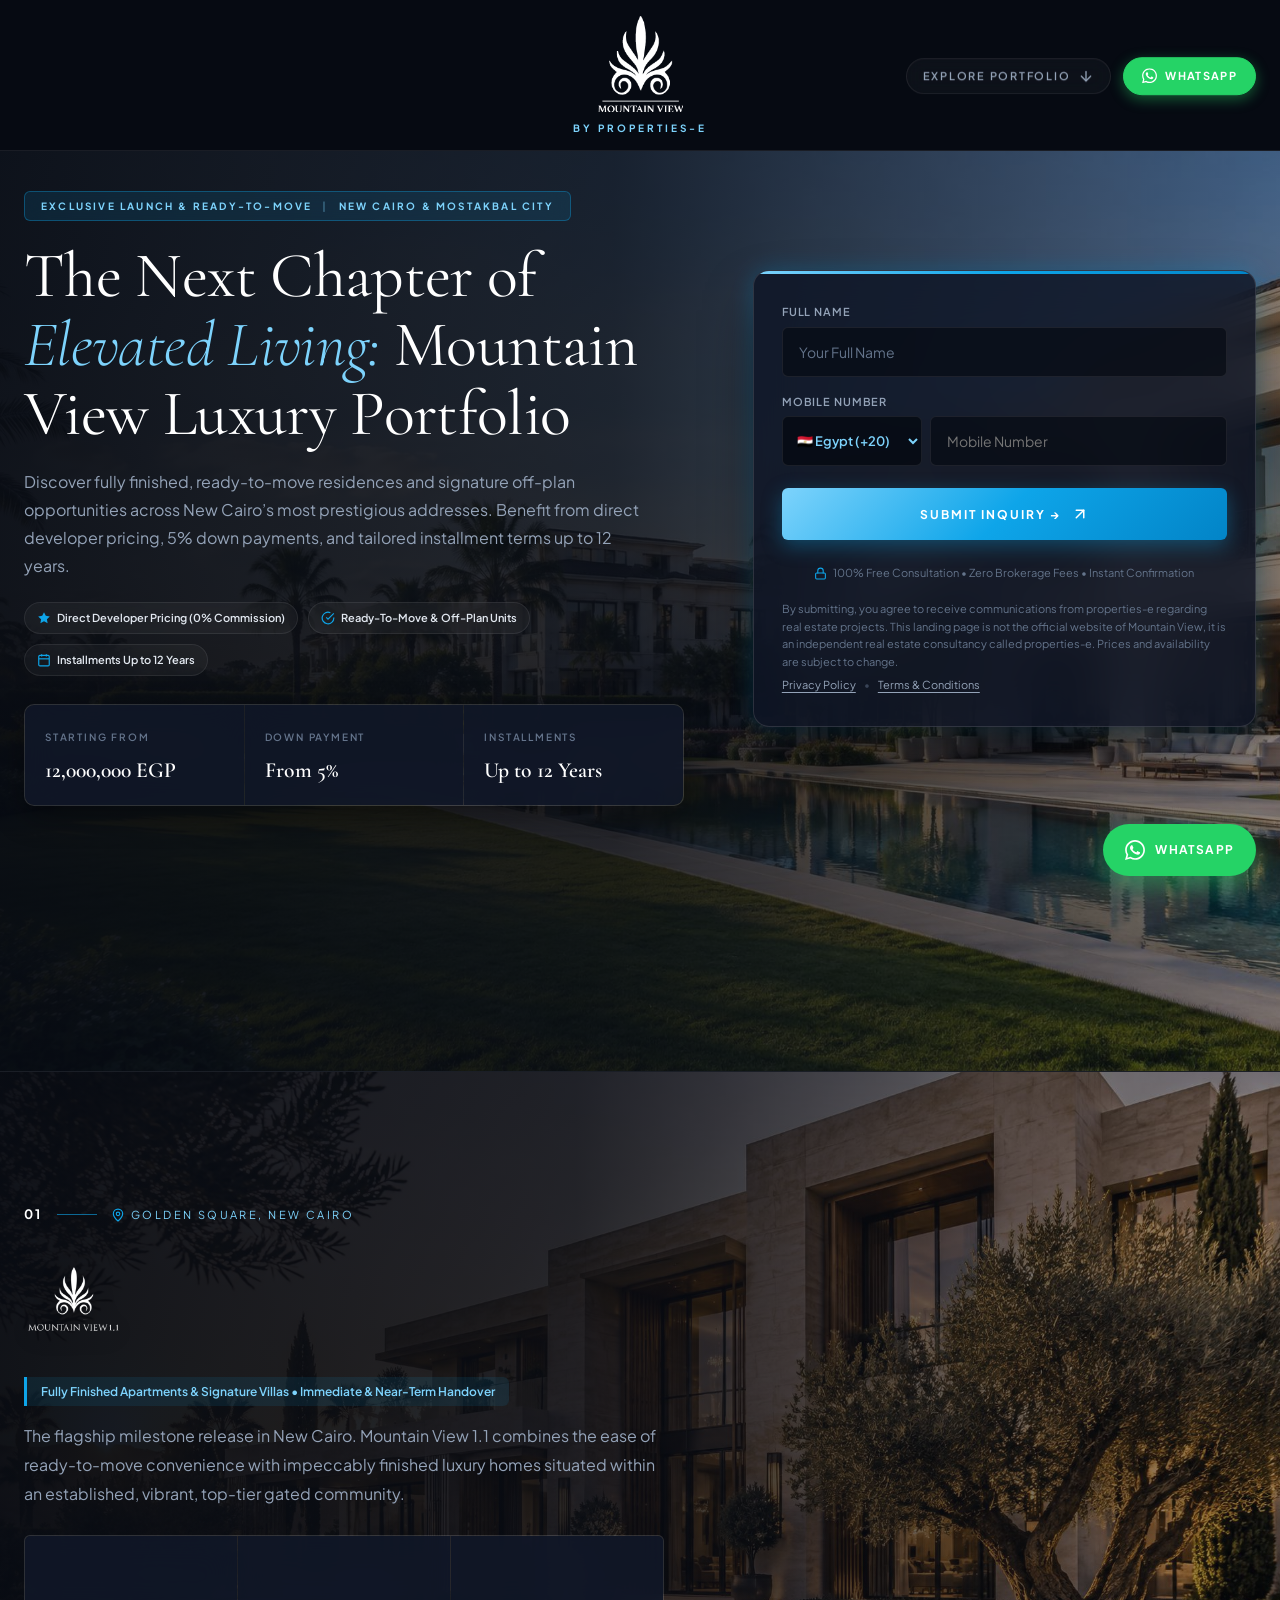
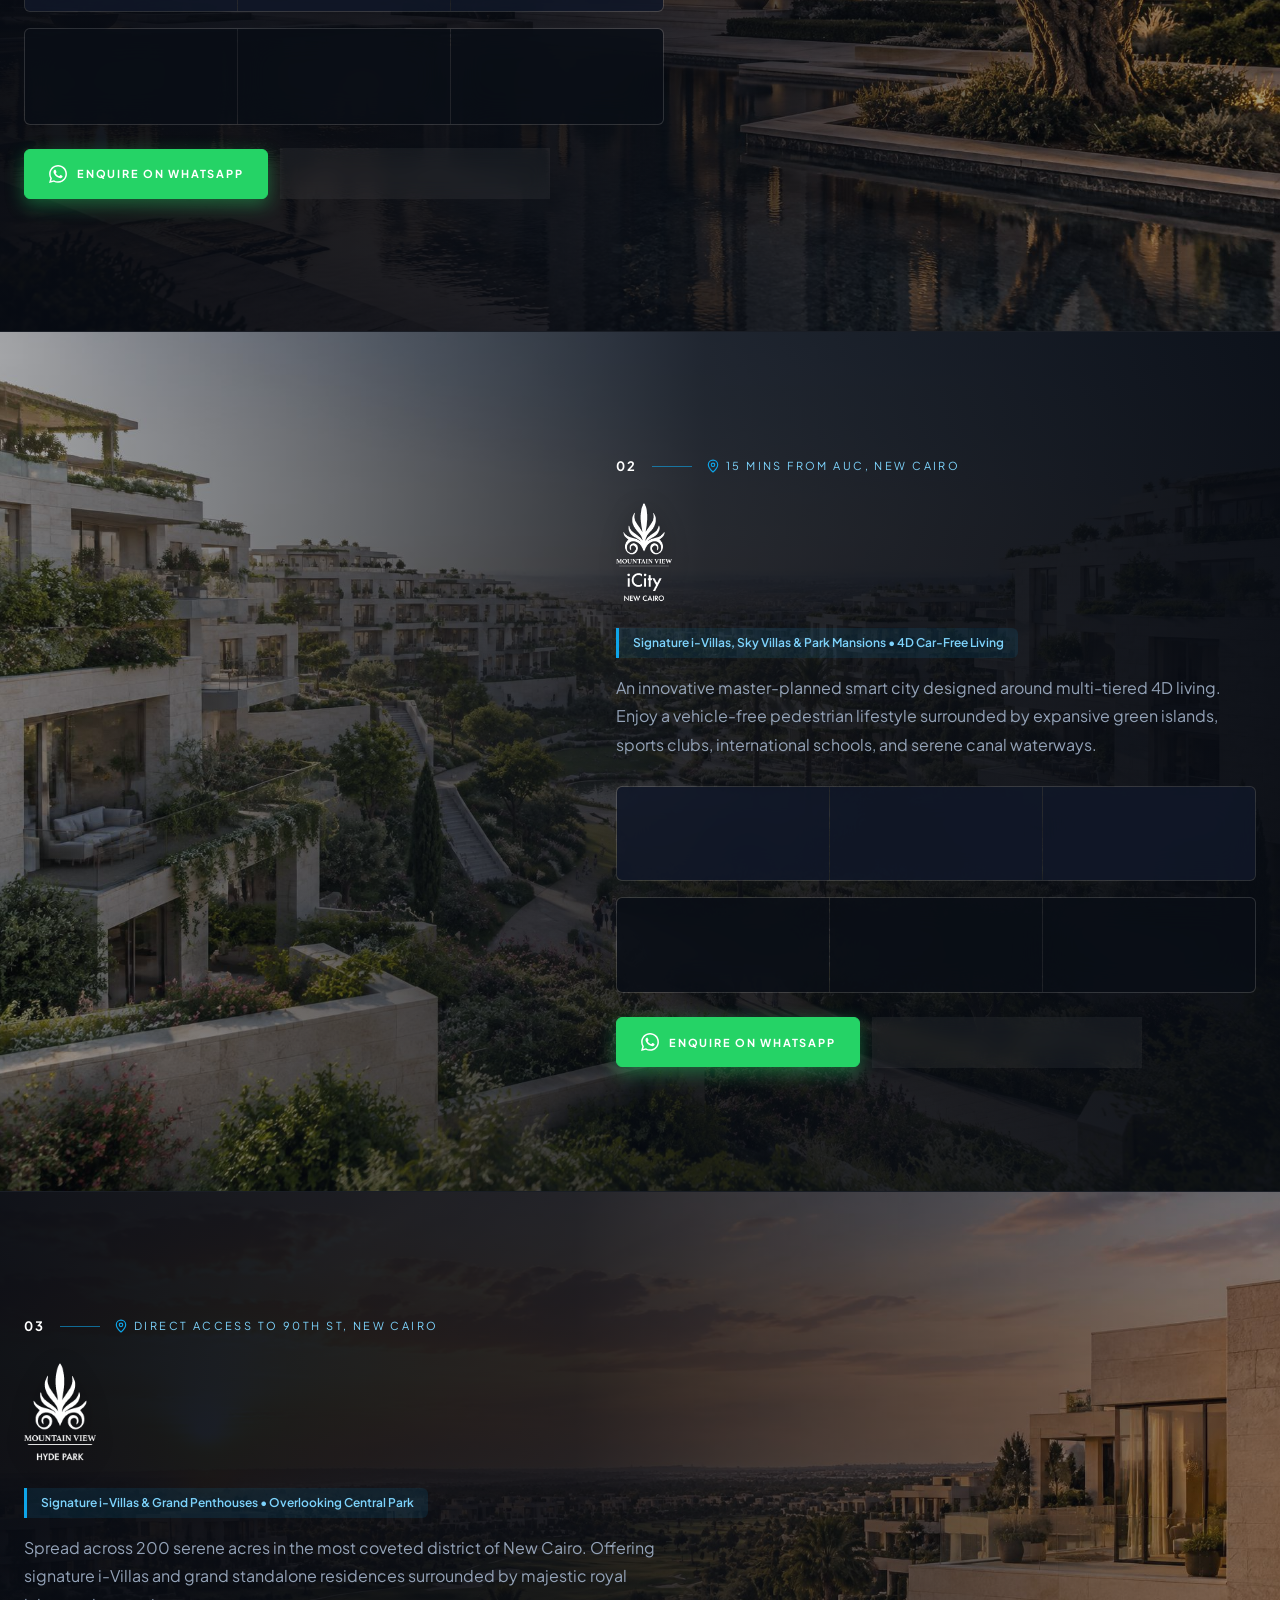
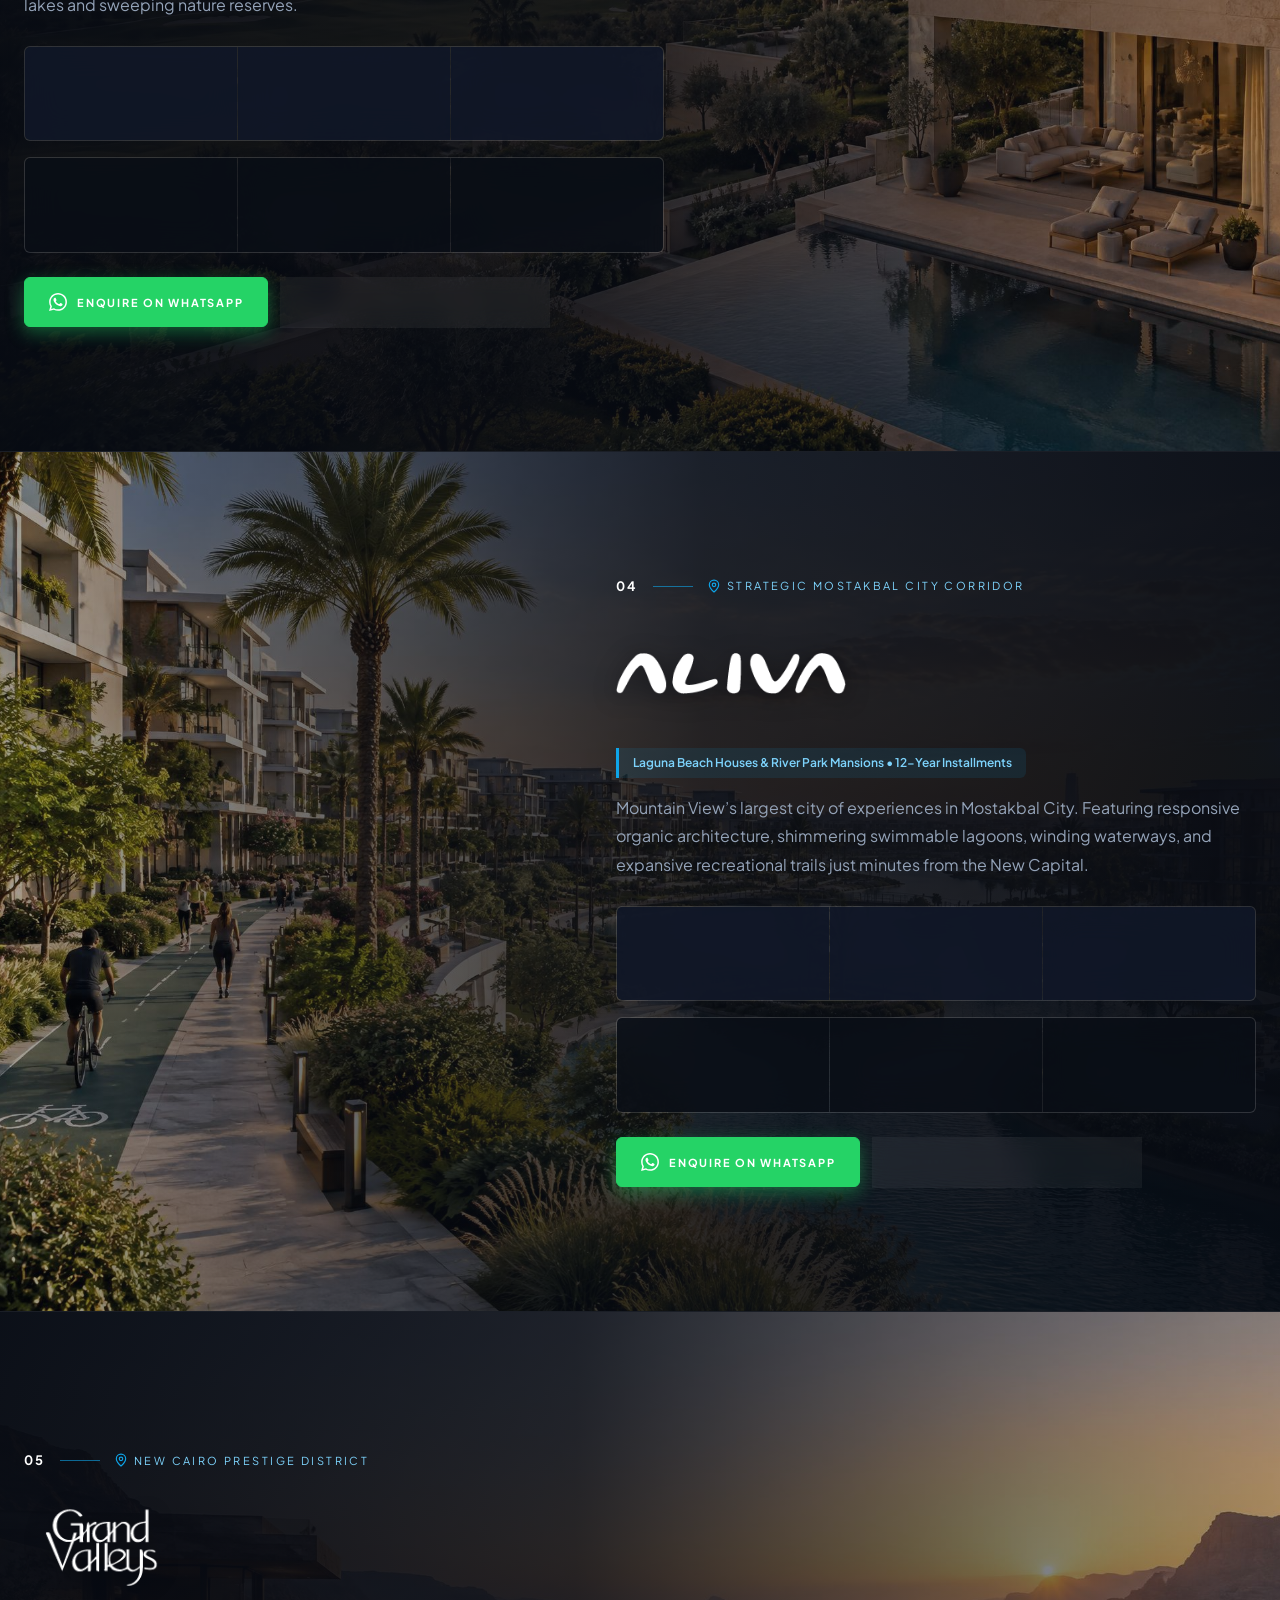
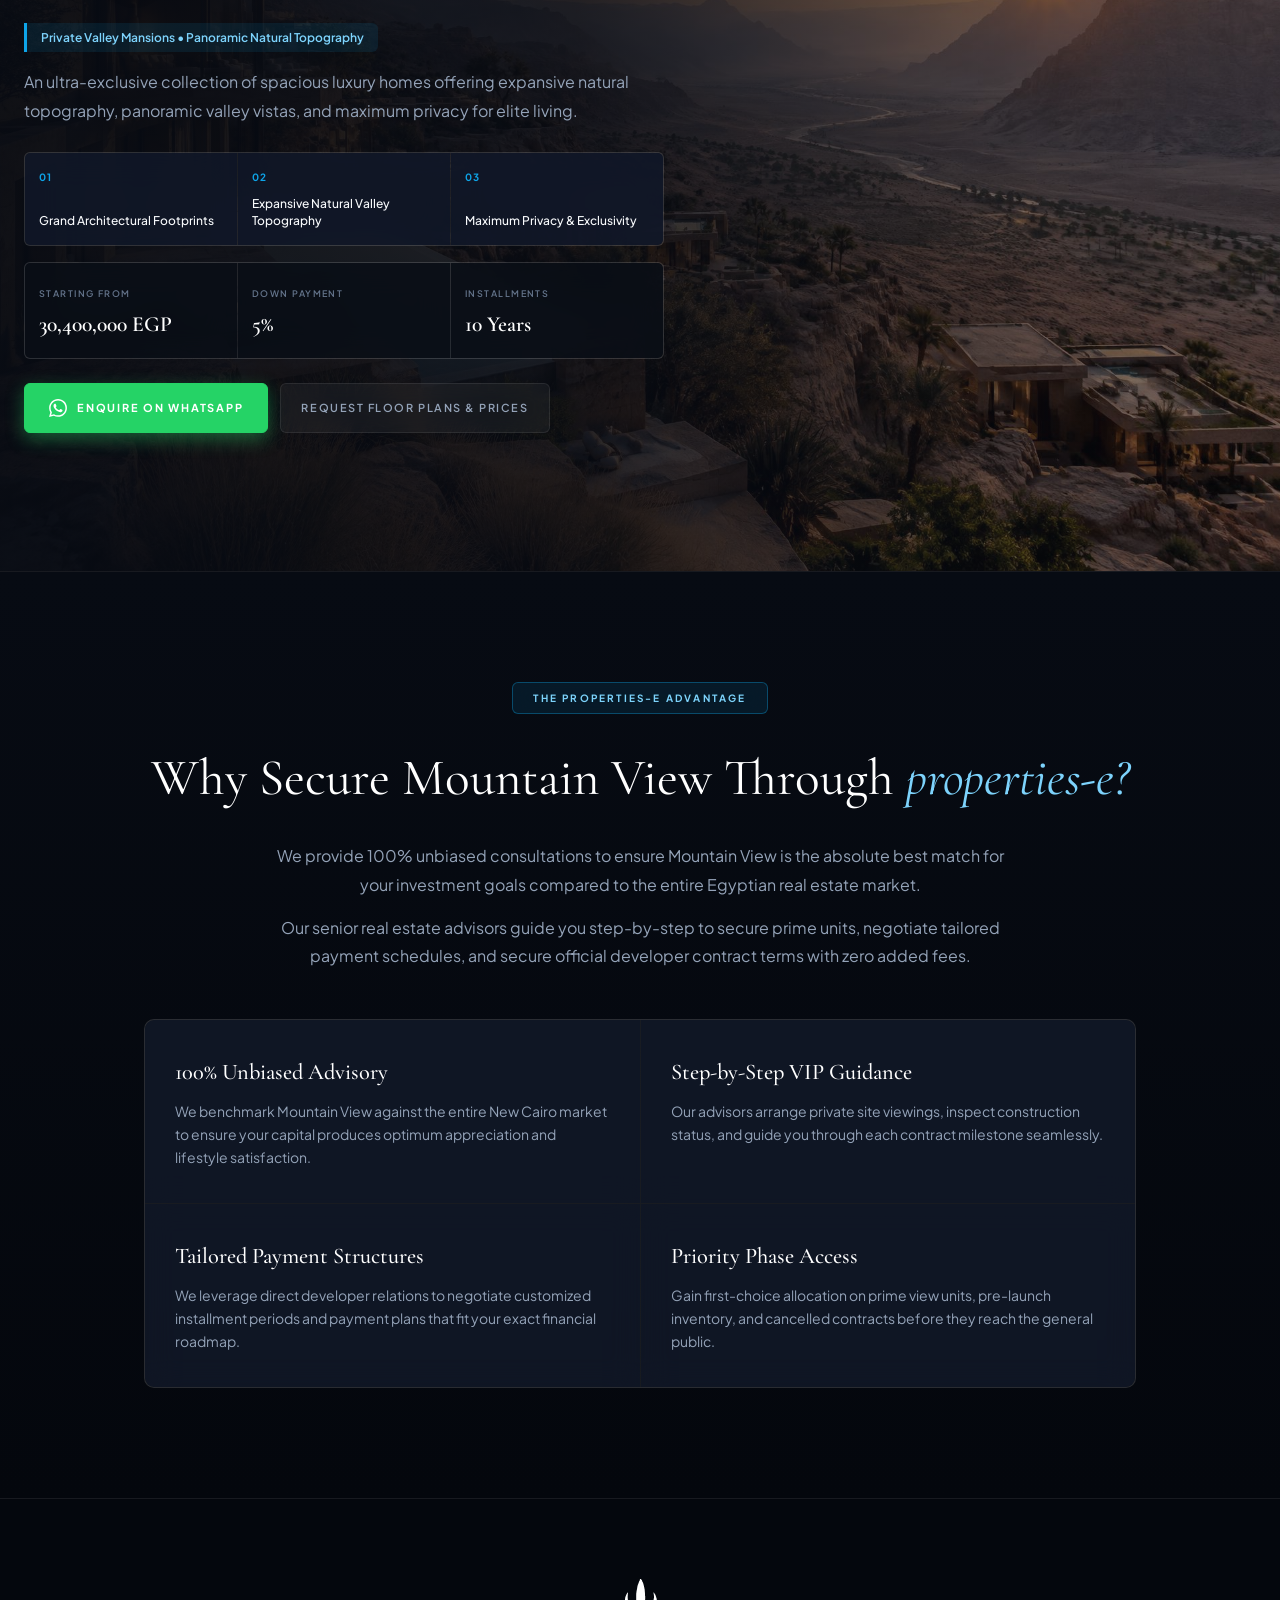
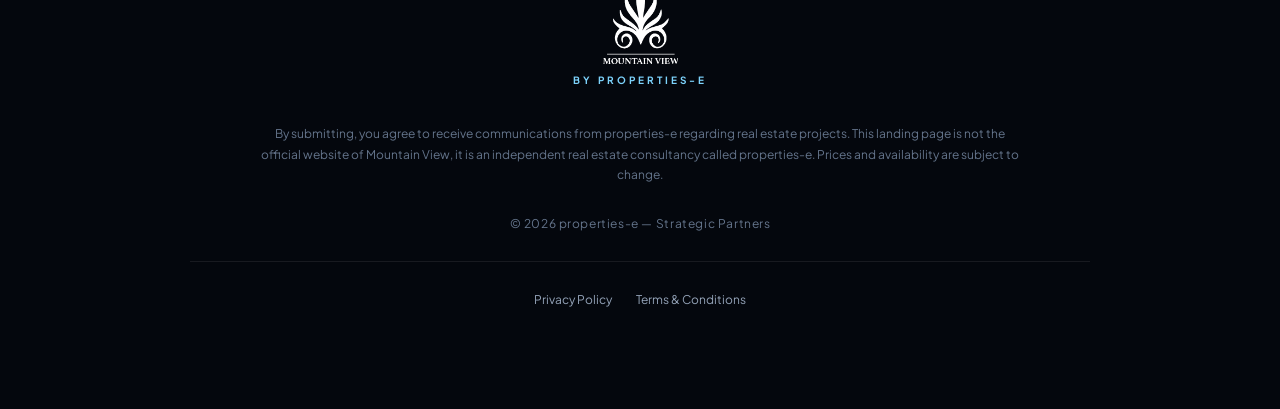
==== commit 42ca1dec: "refactor: Resize logo to medium, remove mobile static bar, make all WA buttons green, simplify form " ====
--- a/index.html
+++ b/index.html
@@ -43,7 +43,10 @@
           </svg>
         </a>
         <a href="https://wa.me/201033373331?text=Hello%20properties-e%2C%20I%20would%20like%20to%20inquire%20about%20Mountain%20View%20projects" target="_blank" rel="noreferrer" class="header-wa-btn">
-          <span>WhatsApp Us</span>
+          <svg style="width: 15px; height: 15px; fill: currentColor;" xmlns="http://www.w3.org/2000/svg" viewBox="0 0 24 24">
+            <path d="M.057 24l1.687-6.163c-1.041-1.804-1.588-3.849-1.587-5.946.003-6.556 5.338-11.891 11.893-11.891 3.181.001 6.167 1.24 8.413 3.488 2.245 2.248 3.481 5.236 3.48 8.414-.003 6.557-5.338 11.892-11.893 11.892-1.99-.001-3.951-.5-5.688-1.448l-6.305 1.654zm6.597-3.807c1.676.995 3.276 1.591 5.392 1.592 5.448 0 9.886-4.434 9.889-9.885.002-5.462-4.415-9.89-9.881-9.892-5.452 0-9.887 4.434-9.889 9.884-.001 2.225.651 3.891 1.746 5.634l-.999 3.648 3.742-.981zm11.387-5.464c-.074-.124-.272-.198-.57-.347-.297-.149-1.758-.868-2.031-.967-.272-.099-.47-.149-.669.149-.198.297-.768.967-.941 1.165-.173.198-.347.223-.644.074-.297-.149-1.255-.462-2.39-1.475-.883-.788-1.48-1.761-1.653-2.059-.173-.297-.018-.458.13-.606.134-.133.297-.347.446-.521.151-.172.2-.296.3-.495.099-.198.05-.372-.025-.521-.075-.148-.669-1.611-.916-2.206-.242-.579-.487-.501-.669-.51l-.57-.01c-.198 0-.52.074-.792.372s-1.04 1.016-1.04 2.479 1.065 2.876 1.213 3.074c.149.198 2.095 3.2 5.076 4.487.709.306 1.263.489 1.694.626.712.226 1.36.194 1.872.118.571-.085 1.758-.719 2.006-1.413.248-.695.248-1.29.173-1.414z"/>
+          </svg>
+          <span>WhatsApp</span>
         </a>
       </div>
     </div>
@@ -76,7 +79,7 @@
               Discover fully finished, ready-to-move residences and signature off-plan opportunities across New Cairo’s most prestigious addresses. Benefit from direct developer pricing, 5% down payments, and tailored installment terms up to 12 years.
             </p>
 
-            <!-- High-Conversion Trust Chips -->
+            <!-- Trust Chips -->
             <div class="trust-chips-row">
               <div class="trust-chip">
                 <svg xmlns="http://www.w3.org/2000/svg" viewBox="0 0 24 24" fill="currentColor">
@@ -119,36 +122,9 @@
             </div>
           </div>
           
-          <!-- High-Converting Lead Generation Form -->
+          <!-- Streamlined Lead Generation Form (Name & Mobile Only, Country Code Selectable) -->
           <div class="hero-form-wrapper fade-up">
             <div class="lead-card">
-              <div class="card-header">
-                <span class="card-badge">Priority Availability &amp; Price Lists</span>
-                <h2 class="card-title">Request Private Viewing</h2>
-                <p class="card-caption">Register below to receive official brochures, floor plans, and arrange a private site tour.</p>
-              </div>
-
-              <!-- Value-Add Perks List -->
-              <div class="form-perks-list">
-                <div class="form-perk-item">
-                  <svg xmlns="http://www.w3.org/2000/svg" viewBox="0 0 24 24" fill="none" stroke="currentColor" stroke-width="2.5" stroke-linecap="round" stroke-linejoin="round">
-                    <polyline points="20 6 9 17 4 12"></polyline>
-                  </svg>
-                  <span>Instant official 2026 price list &amp; unit availability</span>
-                </div>
-                <div class="form-perk-item">
-                  <svg xmlns="http://www.w3.org/2000/svg" viewBox="0 0 24 24" fill="none" stroke="currentColor" stroke-width="2.5" stroke-linecap="round" stroke-linejoin="round">
-                    <polyline points="20 6 9 17 4 12"></polyline>
-                  </svg>
-                  <span>Exclusive priority access to newly released unit batches</span>
-                </div>
-                <div class="form-perk-item">
-                  <svg xmlns="http://www.w3.org/2000/svg" viewBox="0 0 24 24" fill="none" stroke="currentColor" stroke-width="2.5" stroke-linecap="round" stroke-linejoin="round">
-                    <polyline points="20 6 9 17 4 12"></polyline>
-                  </svg>
-                  <span>Tailored payment plans structured to your cash flow</span>
-                </div>
-              </div>
 
               <!-- In-form Success State (Shown upon submission) -->
               <div id="form-success-box" class="form-success-container">
@@ -158,7 +134,7 @@
                   </svg>
                 </div>
                 <h3 class="form-success-title">Thank You, <span class="client-name">Valued Client</span>!</h3>
-                <p class="form-success-text">Your inquiry has been received. Our senior property advisor will reach out to you within minutes with full brochures and pricing.</p>
+                <p class="form-success-text">Your inquiry has been received. Our senior property advisor will reach out to you shortly with full brochures and pricing.</p>
                 <a href="https://wa.me/201033373331?text=Hello%20properties-e%2C%20I%20just%20submitted%20my%20inquiry%20and%20would%20like%20to%20connect%20immediately" target="_blank" rel="noreferrer" class="form-success-wa">
                   <span>Chat on WhatsApp Now &rarr;</span>
                 </a>
@@ -174,7 +150,7 @@
                       id="fullName" 
                       name="fullName" 
                       class="form-input" 
-                      placeholder="e.g. Mostafa Ashmawy" 
+                      placeholder="Your Full Name" 
                       required 
                       minlength="2" 
                       autocomplete="name" 
@@ -183,39 +159,47 @@
                 </div>
                 
                 <div class="form-group">
-                  <label class="form-label" for="phoneNumber">Phone Number (WhatsApp)</label>
-                  <div class="phone-wrapper">
-                    <div class="country-code">+20</div>
+                  <label class="form-label" for="phoneNumber">Mobile Number</label>
+                  <div class="phone-input-row">
+                    <select id="countryCode" name="countryCode" class="country-select" aria-label="Country Code">
+                      <option value="+20" selected>🇪🇬 Egypt (+20)</option>
+                      <option value="+966">🇸🇦 KSA (+966)</option>
+                      <option value="+971">🇦🇪 UAE (+971)</option>
+                      <option value="+965">🇰🇼 Kuwait (+965)</option>
+                      <option value="+974">🇶🇦 Qatar (+974)</option>
+                      <option value="+973">🇧🇭 Bahrain (+973)</option>
+                      <option value="+968">🇴🇲 Oman (+968)</option>
+                      <option value="+962">🇯🇴 Jordan (+962)</option>
+                      <option value="+961">🇱🇧 Lebanon (+961)</option>
+                      <option value="+964">🇮🇶 Iraq (+964)</option>
+                      <option value="+218">🇱🇾 Libya (+218)</option>
+                      <option value="+249">🇸🇩 Sudan (+249)</option>
+                      <option value="+212">🇲🇦 Morocco (+212)</option>
+                      <option value="+216">🇹🇳 Tunisia (+216)</option>
+                      <option value="+213">🇩🇿 Algeria (+213)</option>
+                      <option value="+1">🇺🇸 USA/Canada (+1)</option>
+                      <option value="+44">🇬🇧 UK (+44)</option>
+                      <option value="+49">🇩🇪 Germany (+49)</option>
+                      <option value="+33">🇫🇷 France (+33)</option>
+                      <option value="+39">🇮🇹 Italy (+39)</option>
+                      <option value="+90">🇹🇷 Turkey (+90)</option>
+                    </select>
                     <input 
                       type="tel" 
                       id="phoneNumber" 
                       name="phoneNumber" 
-                      class="form-input" 
-                      placeholder="010XXXXXXXX" 
+                      class="phone-number-input" 
+                      placeholder="Mobile Number" 
                       required 
-                      minlength="9" 
+                      minlength="7" 
                       inputmode="tel" 
                       autocomplete="tel" 
                     />
                   </div>
                 </div>
-
-                <div class="form-group">
-                  <label class="form-label" for="project">Project of Interest</label>
-                  <div class="input-wrapper">
-                    <select id="project" name="project" class="form-select">
-                      <option value="Mountain View 1.1">Mountain View 1.1 (Ready to Move — New Cairo)</option>
-                      <option value="Mountain View iCity">Mountain View iCity (4D Living — New Cairo)</option>
-                      <option value="Mountain View Hyde Park">Mountain View Hyde Park (200 Acres — New Cairo)</option>
-                      <option value="ALIVA">ALIVA (Laguna &amp; Parks — Mostakbal City)</option>
-                      <option value="Mountain View Grand Valleys">Mountain View Grand Valleys (Private Valleys — New Cairo)</option>
-                      <option value="Compare All Projects">Compare All 5 Mountain View Projects</option>
-                    </select>
-                  </div>
-                </div>
                 
                 <button type="submit" class="btn-submit">
-                  <span class="btn-text">Get Full Price List &amp; Details &rarr;</span>
+                  <span class="btn-text">Submit Inquiry &rarr;</span>
                   <svg class="btn-icon" xmlns="http://www.w3.org/2000/svg" viewBox="0 0 24 24" fill="none" stroke="currentColor" stroke-width="2" stroke-linecap="round" stroke-linejoin="round">
                     <path d="M7 7h10v10"></path>
                     <path d="M7 17 17 7"></path>
@@ -321,7 +305,7 @@
                 </svg>
                 <span>Enquire on WhatsApp</span>
               </a>
-              <button type="button" class="btn-request-project trigger-project-form" data-project="Mountain View 1.1">
+              <button type="button" class="btn-request-project trigger-project-form">
                 <span>Request Floor Plans &amp; Prices</span>
               </button>
             </div>
@@ -399,7 +383,7 @@
                 </svg>
                 <span>Enquire on WhatsApp</span>
               </a>
-              <button type="button" class="btn-request-project trigger-project-form" data-project="Mountain View iCity">
+              <button type="button" class="btn-request-project trigger-project-form">
                 <span>Request Floor Plans &amp; Prices</span>
               </button>
             </div>
@@ -477,7 +461,7 @@
                 </svg>
                 <span>Enquire on WhatsApp</span>
               </a>
-              <button type="button" class="btn-request-project trigger-project-form" data-project="Mountain View Hyde Park">
+              <button type="button" class="btn-request-project trigger-project-form">
                 <span>Request Floor Plans &amp; Prices</span>
               </button>
             </div>
@@ -555,7 +539,7 @@
                 </svg>
                 <span>Enquire on WhatsApp</span>
               </a>
-              <button type="button" class="btn-request-project trigger-project-form" data-project="ALIVA">
+              <button type="button" class="btn-request-project trigger-project-form">
                 <span>Request Floor Plans &amp; Prices</span>
               </button>
             </div>
@@ -633,7 +617,7 @@
                 </svg>
                 <span>Enquire on WhatsApp</span>
               </a>
-              <button type="button" class="btn-request-project trigger-project-form" data-project="Mountain View Grand Valleys">
+              <button type="button" class="btn-request-project trigger-project-form">
                 <span>Request Floor Plans &amp; Prices</span>
               </button>
             </div>
@@ -708,26 +692,13 @@
     </div>
   </footer>
 
-  <!-- Floating WhatsApp Quick Button (Desktop) -->
+  <!-- Floating WhatsApp Quick Button -->
   <a href="https://wa.me/201033373331?text=I%20am%20interested%20in%20Mountain%20View%20properties" target="_blank" rel="noreferrer" class="floating-whatsapp" aria-label="Contact properties-e on WhatsApp">
     <svg xmlns="http://www.w3.org/2000/svg" viewBox="0 0 24 24" fill="currentColor">
       <path d="M.057 24l1.687-6.163c-1.041-1.804-1.588-3.849-1.587-5.946.003-6.556 5.338-11.891 11.893-11.891 3.181.001 6.167 1.24 8.413 3.488 2.245 2.248 3.481 5.236 3.48 8.414-.003 6.557-5.338 11.892-11.893 11.892-1.99-.001-3.951-.5-5.688-1.448l-6.305 1.654zm6.597-3.807c1.676.995 3.276 1.591 5.392 1.592 5.448 0 9.886-4.434 9.889-9.885.002-5.462-4.415-9.89-9.881-9.892-5.452 0-9.887 4.434-9.889 9.884-.001 2.225.651 3.891 1.746 5.634l-.999 3.648 3.742-.981zm11.387-5.464c-.074-.124-.272-.198-.57-.347-.297-.149-1.758-.868-2.031-.967-.272-.099-.47-.149-.669.149-.198.297-.768.967-.941 1.165-.173.198-.347.223-.644.074-.297-.149-1.255-.462-2.39-1.475-.883-.788-1.48-1.761-1.653-2.059-.173-.297-.018-.458.13-.606.134-.133.297-.347.446-.521.151-.172.2-.296.3-.495.099-.198.05-.372-.025-.521-.075-.148-.669-1.611-.916-2.206-.242-.579-.487-.501-.669-.51l-.57-.01c-.198 0-.52.074-.792.372s-1.04 1.016-1.04 2.479 1.065 2.876 1.213 3.074c.149.198 2.095 3.2 5.076 4.487.709.306 1.263.489 1.694.626.712.226 1.36.194 1.872.118.571-.085 1.758-.719 2.006-1.413.248-.695.248-1.29.173-1.414z"/>
     </svg>
     <span>WhatsApp</span>
   </a>
-
-  <!-- Mobile Sticky Bottom Conversion Bar -->
-  <div class="mobile-sticky-bar">
-    <a href="https://wa.me/201033373331?text=Hello%20properties-e%2C%20I%20would%20like%20to%20inquire%20about%20Mountain%20View%20projects" target="_blank" rel="noreferrer" class="mobile-bar-btn mobile-bar-wa">
-      <svg style="width: 16px; height: 16px; fill: currentColor;" xmlns="http://www.w3.org/2000/svg" viewBox="0 0 24 24">
-        <path d="M.057 24l1.687-6.163c-1.041-1.804-1.588-3.849-1.587-5.946.003-6.556 5.338-11.891 11.893-11.891 3.181.001 6.167 1.24 8.413 3.488 2.245 2.248 3.481 5.236 3.48 8.414-.003 6.557-5.338 11.892-11.893 11.892-1.99-.001-3.951-.5-5.688-1.448l-6.305 1.654zm6.597-3.807c1.676.995 3.276 1.591 5.392 1.592 5.448 0 9.886-4.434 9.889-9.885.002-5.462-4.415-9.89-9.881-9.892-5.452 0-9.887 4.434-9.889 9.884-.001 2.225.651 3.891 1.746 5.634l-.999 3.648 3.742-.981zm11.387-5.464c-.074-.124-.272-.198-.57-.347-.297-.149-1.758-.868-2.031-.967-.272-.099-.47-.149-.669.149-.198.297-.768.967-.941 1.165-.173.198-.347.223-.644.074-.297-.149-1.255-.462-2.39-1.475-.883-.788-1.48-1.761-1.653-2.059-.173-.297-.018-.458.13-.606.134-.133.297-.347.446-.521.151-.172.2-.296.3-.495.099-.198.05-.372-.025-.521-.075-.148-.669-1.611-.916-2.206-.242-.579-.487-.501-.669-.51l-.57-.01c-.198 0-.52.074-.792.372s-1.04 1.016-1.04 2.479 1.065 2.876 1.213 3.074c.149.198 2.095 3.2 5.076 4.487.709.306 1.263.489 1.694.626.712.226 1.36.194 1.872.118.571-.085 1.758-.719 2.006-1.413.248-.695.248-1.29.173-1.414z"/>
-      </svg>
-      <span>WhatsApp Us</span>
-    </a>
-    <a href="#lead-form" class="mobile-bar-btn mobile-bar-form">
-      <span>Get Price List</span>
-    </a>
-  </div>
 
   <!-- Success Confirmation Modal -->
   <div id="success-modal" class="modal-overlay" role="dialog" aria-modal="true" aria-labelledby="modal-title">
@@ -739,7 +710,7 @@
       </div>
       <h3 id="modal-title" class="modal-title">Inquiry Received</h3>
       <p class="modal-desc">
-        Thank you, <strong class="user-name-display" style="color: #ffffff;">Valued Client</strong>. Your private viewing and price list request has been forwarded to our senior Mountain View consultancy team. We will contact you immediately.
+        Thank you, <strong class="user-name-display" style="color: #ffffff;">Valued Client</strong>. Your private viewing and price list request has been forwarded to our senior Mountain View consultancy team. We will contact you shortly.
       </p>
       
       <div class="modal-cta-group">
--- a/css/style.css
+++ b/css/style.css
@@ -1,31 +1,38 @@
 /* ==========================================================================
    Mountain View Luxury Collection - properties-e
-   Ultra-Premium Luxury Real Estate Stylesheet - High-Conversion Edition
+   Ultra-Premium Luxury Real Estate Stylesheet - Azure & Emerald Edition
    ========================================================================== */
 
 :root {
-  /* Color Palette */
+  /* Dark Obsidian Palette */
   --bg-dark: #070b13;
   --bg-deep: #04070d;
   --bg-navy: #0e1526;
-  --bg-card: rgba(14, 21, 38, 0.78);
-  --bg-card-hover: rgba(20, 30, 54, 0.9);
-  --bg-glass: rgba(12, 18, 33, 0.7);
+  --bg-card: rgba(14, 21, 38, 0.82);
+  --bg-card-hover: rgba(20, 30, 54, 0.92);
+  --bg-glass: rgba(12, 18, 33, 0.75);
   
   --text-primary: #f8fafc;
   --text-secondary: #94a3b8;
   --text-muted: #64748b;
-  --text-gold: #e8cd8b;
+  --text-accent: #7dd3fc;
   
-  --gold-primary: #cda250;
-  --gold-light: #f5e4bc;
-  --gold-dark: #9e7529;
-  --gold-gradient: linear-gradient(135deg, #fce9c8 0%, #cda250 50%, #9e7529 100%);
-  --gold-glow: rgba(205, 162, 80, 0.28);
+  /* Brand Accent: Sophisticated Aegean / Sapphire Blue */
+  --accent-primary: #0ea5e9;
+  --accent-light: #7dd3fc;
+  --accent-dark: #0284c7;
+  --accent-gradient: linear-gradient(135deg, #7dd3fc 0%, #0ea5e9 50%, #0284c7 100%);
+  --accent-glow: rgba(14, 165, 233, 0.28);
+  
+  /* Signature WhatsApp Green */
+  --wa-green: #25d366;
+  --wa-green-hover: #20ba59;
+  --wa-green-dark: #128c7e;
+  --wa-glow: rgba(37, 211, 102, 0.4);
   
   --border-subtle: rgba(255, 255, 255, 0.08);
   --border-card: rgba(255, 255, 255, 0.12);
-  --border-gold: rgba(205, 162, 80, 0.38);
+  --border-accent: rgba(14, 165, 233, 0.35);
   
   --font-serif: 'Cormorant Garamond', 'Playfair Display', Georgia, serif;
   --font-sans: 'Plus Jakarta Sans', 'DM Sans', -apple-system, BlinkMacSystemFont, sans-serif;
@@ -78,11 +85,11 @@
   font-size: inherit;
 }
 
-/* Master Logo Sprite Box */
+/* Master Logo Sprite Box - Medium Refined Size */
 .master-logo {
   flex-shrink: 0;
-  width: 126px;
-  height: 141px;
+  width: 86px;
+  height: 96px;
   position: relative;
   overflow: hidden;
   display: inline-block;
@@ -90,30 +97,37 @@
 }
 
 .master-logo:hover {
-  transform: scale(1.02);
+  transform: scale(1.03);
 }
 
 .master-logo img {
   filter: invert(1);
-  width: 430.5px;
+  width: 294px;
   max-width: none;
   height: auto;
   position: absolute;
-  top: -104.3px;
-  left: -151.9px;
+  top: -71px;
+  left: -103px;
 }
 
 .master-logo-footer {
-  transform: scale(0.9);
+  width: 76px;
+  height: 85px;
+}
+
+.master-logo-footer img {
+  width: 260px;
+  top: -63px;
+  left: -91px;
 }
 
 /* Header & Top Bar */
 .site-header {
   position: relative;
   z-index: 20;
-  padding: 22px 0 18px;
+  padding: 16px 0 14px;
   border-bottom: 1px solid var(--border-subtle);
-  background: rgba(7, 11, 19, 0.6);
+  background: rgba(7, 11, 19, 0.75);
   backdrop-filter: blur(16px);
 }
 
@@ -135,12 +149,12 @@
 }
 
 .brand-subtext {
-  margin-top: 12px;
-  font-size: 11px;
+  margin-top: 8px;
+  font-size: 10px;
   font-weight: 700;
-  letter-spacing: 0.35em;
-  text-transform: uppercase;
-  color: var(--text-gold);
+  letter-spacing: 0.3em;
+  text-transform: uppercase;
+  color: var(--accent-light);
 }
 
 .header-actions {
@@ -171,29 +185,33 @@
 
 .explore-nav-btn:hover {
   color: var(--text-primary);
-  border-color: var(--border-gold);
-  background: rgba(205, 162, 80, 0.08);
-}
-
+  border-color: var(--border-accent);
+  background: rgba(14, 165, 233, 0.08);
+}
+
+/* Green Header WhatsApp Button */
 .header-wa-btn {
   display: inline-flex;
   align-items: center;
-  gap: 6px;
-  padding: 8px 16px;
-  background: rgba(37, 211, 102, 0.12);
-  border: 1px solid rgba(37, 211, 102, 0.3);
+  gap: 8px;
+  padding: 9px 18px;
+  background: var(--wa-green);
+  border: 1px solid var(--wa-green);
   border-radius: var(--radius-full);
   font-size: 11px;
   font-weight: 700;
   letter-spacing: 0.12em;
   text-transform: uppercase;
-  color: #4ade80;
+  color: #ffffff;
+  box-shadow: 0 4px 14px var(--wa-glow);
+  transition: var(--transition);
 }
 
 .header-wa-btn:hover {
-  background: #25d366;
-  color: #ffffff;
-  border-color: #25d366;
+  background: var(--wa-green-hover);
+  border-color: var(--wa-green-hover);
+  transform: translateY(-1px);
+  box-shadow: 0 6px 18px rgba(37, 211, 102, 0.55);
 }
 
 @media (max-width: 860px) {
@@ -205,7 +223,7 @@
 /* Hero Section */
 .hero-section {
   position: relative;
-  min-height: 980px;
+  min-height: 920px;
   display: flex;
   flex-direction: column;
   justify-content: space-between;
@@ -243,22 +261,22 @@
   z-index: 5;
   max-width: 1280px;
   margin: 0 auto;
-  padding: 40px 24px 0;
+  padding: 30px 24px 0;
   width: 100%;
 }
 
 .hero-grid {
   display: grid;
-  grid-template-columns: 1.12fr 0.88fr;
+  grid-template-columns: 1.15fr 0.85fr;
   gap: 48px;
   align-items: center;
-  padding-top: 16px;
+  padding-top: 10px;
 }
 
 @media (max-width: 1024px) {
   .hero-grid {
     grid-template-columns: 1fr;
-    gap: 40px;
+    gap: 36px;
   }
 }
 
@@ -267,15 +285,15 @@
   display: inline-flex;
   align-items: center;
   gap: 10px;
-  padding: 7px 18px;
-  background: rgba(205, 162, 80, 0.12);
-  border: 1px solid var(--border-gold);
+  padding: 6px 16px;
+  background: rgba(14, 165, 233, 0.12);
+  border: 1px solid var(--border-accent);
   border-radius: var(--radius-sm);
   font-size: 10px;
   font-weight: 700;
   letter-spacing: 0.22em;
   text-transform: uppercase;
-  color: var(--gold-light);
+  color: var(--accent-light);
   backdrop-filter: blur(12px);
 }
 
@@ -285,35 +303,35 @@
 
 .hero-title {
   font-family: var(--font-serif);
-  font-size: clamp(2.8rem, 5.4vw, 4.9rem);
+  font-size: clamp(2.6rem, 5vw, 4.6rem);
   font-weight: 400;
   line-height: 1.08;
   letter-spacing: -0.01em;
-  margin-top: 22px;
+  margin-top: 20px;
   max-width: 720px;
   color: #ffffff;
 }
 
 .hero-title i {
   font-style: italic;
-  color: var(--text-gold);
+  color: var(--accent-light);
   font-weight: 300;
 }
 
 .hero-desc {
-  font-size: clamp(1rem, 1.25vw, 1.15rem);
+  font-size: clamp(1rem, 1.2vw, 1.15rem);
   line-height: 1.75;
   color: var(--text-secondary);
-  margin-top: 22px;
+  margin-top: 20px;
   max-width: 630px;
 }
 
-/* Conversion Trust Badges */
+/* Trust Badges */
 .trust-chips-row {
   display: flex;
   flex-wrap: wrap;
   gap: 10px;
-  margin-top: 24px;
+  margin-top: 22px;
 }
 
 .trust-chip {
@@ -333,7 +351,7 @@
 .trust-chip svg {
   width: 14px;
   height: 14px;
-  color: var(--gold-primary);
+  color: var(--accent-primary);
 }
 
 /* Hero Key Stats Grid */
@@ -345,7 +363,7 @@
   border: 1px solid var(--border-subtle);
   border-radius: var(--radius-md);
   overflow: hidden;
-  margin-top: 32px;
+  margin-top: 28px;
   max-width: 660px;
   box-shadow: 0 10px 30px rgba(0, 0, 0, 0.4);
 }
@@ -383,23 +401,23 @@
   }
 }
 
-/* Lead Generation Form Card */
+/* Clean High-Converting Form Card (No text above form) */
 .lead-card {
   background: var(--bg-card);
   border: 1px solid var(--border-card);
   border-radius: var(--radius-lg);
-  padding: 34px 30px;
+  padding: 32px 28px;
   backdrop-filter: blur(24px);
   -webkit-backdrop-filter: blur(24px);
-  box-shadow: 0 25px 60px -15px rgba(0, 0, 0, 0.75), 0 0 25px var(--gold-glow);
+  box-shadow: 0 25px 60px -15px rgba(0, 0, 0, 0.75), 0 0 25px var(--accent-glow);
   position: relative;
   overflow: hidden;
   transition: box-shadow 0.4s ease, border-color 0.4s ease;
 }
 
 .lead-card.highlight-form {
-  border-color: var(--gold-primary);
-  box-shadow: 0 0 40px rgba(205, 162, 80, 0.6);
+  border-color: var(--accent-primary);
+  box-shadow: 0 0 40px rgba(14, 165, 233, 0.6);
 }
 
 .lead-card::before {
@@ -408,70 +426,14 @@
   top: 0;
   left: 0;
   right: 0;
-  height: 2px;
-  background: var(--gold-gradient);
-}
-
-.card-header {
-  border-bottom: 1px solid var(--border-subtle);
-  padding-bottom: 18px;
-  margin-bottom: 22px;
-}
-
-.card-badge {
-  display: inline-block;
-  font-size: 10px;
-  font-weight: 700;
-  letter-spacing: 0.22em;
-  text-transform: uppercase;
-  color: var(--gold-primary);
-}
-
-.card-title {
-  font-family: var(--font-serif);
-  font-size: 1.7rem;
-  font-weight: 500;
-  margin-top: 6px;
-  color: #ffffff;
-}
-
-.card-caption {
-  font-size: 13px;
-  line-height: 1.5;
-  color: var(--text-secondary);
-  margin-top: 4px;
-}
-
-.form-perks-list {
+  height: 3px;
+  background: var(--accent-gradient);
+}
+
+.lead-form {
   display: flex;
   flex-direction: column;
-  gap: 6px;
-  margin-bottom: 20px;
-  padding: 10px 14px;
-  background: rgba(205, 162, 80, 0.06);
-  border: 1px dashed rgba(205, 162, 80, 0.25);
-  border-radius: var(--radius-sm);
-}
-
-.form-perk-item {
-  display: flex;
-  align-items: center;
-  gap: 8px;
-  font-size: 12px;
-  color: var(--gold-light);
-}
-
-.form-perk-item svg {
-  width: 14px;
-  height: 14px;
-  flex-shrink: 0;
-  color: #4ade80;
-}
-
-.lead-form {
-  display: flex;
-  flex-direction: column;
-  gap: 15px;
+  gap: 16px;
 }
 
 .form-group {
@@ -494,10 +456,10 @@
   align-items: center;
 }
 
-.form-input, .form-select {
+.form-input {
   width: 100%;
-  height: 48px;
-  background: rgba(7, 11, 19, 0.65);
+  height: 50px;
+  background: rgba(7, 11, 19, 0.7);
   border: 1px solid var(--border-subtle);
   border-radius: var(--radius-sm);
   padding: 0 16px;
@@ -507,60 +469,77 @@
   outline: none;
 }
 
-.form-input:focus, .form-select:focus {
-  border-color: var(--gold-primary);
-  background: rgba(14, 21, 38, 0.9);
-  box-shadow: 0 0 0 3px rgba(205, 162, 80, 0.18);
+.form-input:focus {
+  border-color: var(--accent-primary);
+  background: rgba(14, 21, 38, 0.95);
+  box-shadow: 0 0 0 3px rgba(14, 165, 233, 0.2);
 }
 
 .form-input::placeholder {
   color: var(--text-muted);
 }
 
-.form-select {
-  cursor: pointer;
-  appearance: none;
-  background-image: url("data:image/svg+xml,%3Csvg xmlns='http://www.w3.org/2000/svg' width='16' height='16' viewBox='0 0 24 24' fill='none' stroke='%2394a3b8' stroke-width='2' stroke-linecap='round' stroke-linejoin='round'%3E%3Cpath d='m6 9 6 6 6-6'/%3E%3C/svg%3E");
-  background-repeat: no-repeat;
-  background-position: right 14px center;
-}
-
-.form-select option {
-  background: #0e1526;
-  color: #ffffff;
-}
-
-.phone-wrapper {
-  display: flex;
+/* Flexible Country Code + Phone Row */
+.phone-input-row {
+  display: grid;
+  grid-template-columns: 140px 1fr;
   gap: 8px;
 }
 
-.country-code {
-  height: 48px;
-  display: flex;
-  align-items: center;
-  justify-content: center;
-  padding: 0 14px;
-  background: rgba(7, 11, 19, 0.65);
+.country-select {
+  height: 50px;
+  background: rgba(7, 11, 19, 0.85);
   border: 1px solid var(--border-subtle);
   border-radius: var(--radius-sm);
+  padding: 0 10px;
+  color: var(--accent-light);
   font-size: 13px;
   font-weight: 600;
-  color: var(--gold-light);
-  white-space: nowrap;
-}
-
+  cursor: pointer;
+  outline: none;
+  transition: var(--transition);
+}
+
+.country-select:focus {
+  border-color: var(--accent-primary);
+  box-shadow: 0 0 0 3px rgba(14, 165, 233, 0.2);
+}
+
+.country-select option {
+  background: #0e1526;
+  color: #ffffff;
+}
+
+.phone-number-input {
+  height: 50px;
+  background: rgba(7, 11, 19, 0.7);
+  border: 1px solid var(--border-subtle);
+  border-radius: var(--radius-sm);
+  padding: 0 16px;
+  color: #ffffff;
+  font-size: 14px;
+  outline: none;
+  transition: var(--transition);
+}
+
+.phone-number-input:focus {
+  border-color: var(--accent-primary);
+  background: rgba(14, 21, 38, 0.95);
+  box-shadow: 0 0 0 3px rgba(14, 165, 233, 0.2);
+}
+
+/* Submit Button in Azure Blue Gradient */
 .btn-submit {
   width: 100%;
   height: 52px;
   margin-top: 6px;
-  background: var(--gold-gradient);
+  background: var(--accent-gradient);
   border: none;
   border-radius: var(--radius-sm);
-  color: #070b13;
+  color: #ffffff;
   font-size: 12px;
   font-weight: 700;
-  letter-spacing: 0.18em;
+  letter-spacing: 0.16em;
   text-transform: uppercase;
   cursor: pointer;
   display: inline-flex;
@@ -568,13 +547,13 @@
   justify-content: center;
   gap: 10px;
   transition: var(--transition);
-  box-shadow: 0 6px 20px rgba(205, 162, 80, 0.35);
+  box-shadow: 0 6px 20px rgba(14, 165, 233, 0.35);
 }
 
 .btn-submit:hover:not(:disabled) {
   transform: translateY(-2px);
-  box-shadow: 0 10px 25px rgba(205, 162, 80, 0.5);
-  filter: brightness(1.08);
+  box-shadow: 0 10px 25px rgba(14, 165, 233, 0.55);
+  filter: brightness(1.1);
 }
 
 .btn-submit:active:not(:disabled) {
@@ -601,7 +580,7 @@
   align-items: center;
   justify-content: center;
   gap: 6px;
-  margin-top: 10px;
+  margin-top: 8px;
   font-size: 11px;
   color: var(--text-muted);
   text-align: center;
@@ -610,7 +589,7 @@
 .submit-guarantee svg {
   width: 13px;
   height: 13px;
-  color: var(--gold-primary);
+  color: var(--accent-primary);
 }
 
 /* Spinner */
@@ -618,8 +597,8 @@
   display: none;
   width: 18px;
   height: 18px;
-  border: 2px solid rgba(7, 11, 19, 0.2);
-  border-top-color: #070b13;
+  border: 2px solid rgba(255, 255, 255, 0.3);
+  border-top-color: #ffffff;
   border-radius: 50%;
   animation: spin 0.8s linear infinite;
 }
@@ -640,24 +619,24 @@
 /* In-form Success Box */
 .form-success-container {
   display: none;
-  background: rgba(34, 197, 94, 0.1);
-  border: 1px solid rgba(34, 197, 94, 0.3);
+  background: rgba(37, 211, 102, 0.12);
+  border: 1px solid rgba(37, 211, 102, 0.35);
   border-radius: var(--radius-md);
   padding: 24px 20px;
   text-align: center;
-  margin-bottom: 16px;
+  margin-bottom: 12px;
 }
 
 .form-success-icon {
   width: 44px;
   height: 44px;
   border-radius: 50%;
-  background: rgba(34, 197, 94, 0.2);
+  background: rgba(37, 211, 102, 0.25);
   display: flex;
   align-items: center;
   justify-content: center;
   margin: 0 auto 12px;
-  color: #4ade80;
+  color: var(--wa-green);
 }
 
 .form-success-title {
@@ -678,14 +657,15 @@
   display: inline-flex;
   align-items: center;
   gap: 8px;
-  padding: 10px 18px;
-  background: #25d366;
+  padding: 10px 20px;
+  background: var(--wa-green);
   color: #ffffff;
   border-radius: var(--radius-sm);
   font-size: 11px;
   font-weight: 700;
   text-transform: uppercase;
   letter-spacing: 0.1em;
+  box-shadow: 0 4px 14px var(--wa-glow);
 }
 
 /* Mandatory Form Disclaimer */
@@ -703,7 +683,7 @@
 }
 
 .form-disclaimer a:hover {
-  color: var(--gold-light);
+  color: var(--accent-light);
 }
 
 /* Collection Showcase Sections */
@@ -785,21 +765,21 @@
   font-size: 11px;
   letter-spacing: 0.22em;
   text-transform: uppercase;
-  color: var(--text-gold);
+  color: var(--accent-light);
   margin-bottom: 22px;
 }
 
 .project-number {
   font-weight: 700;
   font-size: 13px;
-  color: var(--gold-light);
+  color: #ffffff;
 }
 
 .project-line {
   height: 1px;
   width: 40px;
-  background: var(--gold-primary);
-  opacity: 0.5;
+  background: var(--accent-primary);
+  opacity: 0.6;
 }
 
 .project-location {
@@ -811,7 +791,7 @@
 .location-icon {
   width: 14px;
   height: 14px;
-  stroke: var(--gold-primary);
+  stroke: var(--accent-primary);
 }
 
 .project-brand-logo {
@@ -831,12 +811,13 @@
 
 .project-highlights-tag {
   display: inline-block;
-  padding: 4px 12px;
-  background: rgba(205, 162, 80, 0.1);
-  border-left: 2px solid var(--gold-primary);
+  padding: 5px 14px;
+  background: rgba(14, 165, 233, 0.1);
+  border-left: 3px solid var(--accent-primary);
+  border-radius: 0 var(--radius-sm) var(--radius-sm) 0;
   font-size: 12px;
   font-weight: 600;
-  color: var(--gold-light);
+  color: var(--accent-light);
   margin-bottom: 16px;
 }
 
@@ -871,7 +852,7 @@
 .feature-num {
   font-size: 10px;
   font-weight: 700;
-  color: var(--gold-primary);
+  color: var(--accent-primary);
   letter-spacing: 0.1em;
 }
 
@@ -925,6 +906,7 @@
   gap: 12px;
 }
 
+/* All WhatsApp Buttons in Solid WhatsApp Green */
 .btn-whatsapp-project {
   display: inline-flex;
   align-items: center;
@@ -932,24 +914,23 @@
   gap: 10px;
   height: 50px;
   padding: 0 24px;
-  background: rgba(20, 32, 58, 0.8);
-  border: 1px solid var(--border-gold);
+  background: var(--wa-green);
+  border: 1px solid var(--wa-green);
   border-radius: var(--radius-sm);
   color: #ffffff;
   font-size: 11px;
   font-weight: 700;
   letter-spacing: 0.16em;
   text-transform: uppercase;
-  backdrop-filter: blur(12px);
+  box-shadow: 0 6px 18px var(--wa-glow);
   transition: var(--transition);
 }
 
 .btn-whatsapp-project:hover {
-  background: var(--gold-gradient);
-  color: #070b13;
-  border-color: transparent;
+  background: var(--wa-green-hover);
+  border-color: var(--wa-green-hover);
   transform: translateY(-2px);
-  box-shadow: 0 8px 24px rgba(205, 162, 80, 0.4);
+  box-shadow: 0 10px 24px rgba(37, 211, 102, 0.55);
 }
 
 .btn-request-project {
@@ -975,7 +956,7 @@
 .btn-request-project:hover {
   background: rgba(255, 255, 255, 0.1);
   color: #ffffff;
-  border-color: var(--border-card);
+  border-color: var(--border-accent);
   transform: translateY(-2px);
 }
 
@@ -1016,14 +997,14 @@
 .advantage-badge {
   display: inline-flex;
   padding: 7px 20px;
-  border: 1px solid var(--border-gold);
+  border: 1px solid var(--border-accent);
   border-radius: var(--radius-sm);
-  background: rgba(205, 162, 80, 0.1);
+  background: rgba(14, 165, 233, 0.1);
   font-size: 10px;
   font-weight: 700;
   letter-spacing: 0.22em;
   text-transform: uppercase;
-  color: var(--gold-light);
+  color: var(--accent-light);
   backdrop-filter: blur(10px);
 }
 
@@ -1037,7 +1018,7 @@
 
 .advantage-title i {
   font-style: italic;
-  color: var(--text-gold);
+  color: var(--accent-light);
 }
 
 .advantage-subtitle {
@@ -1095,7 +1076,7 @@
 .site-footer {
   border-top: 1px solid var(--border-subtle);
   background: var(--bg-deep);
-  padding: 80px 24px 120px;
+  padding: 80px 24px 100px;
   text-align: center;
   position: relative;
 }
@@ -1139,12 +1120,12 @@
 }
 
 .footer-nav a:hover {
-  color: var(--gold-light);
+  color: var(--accent-light);
   text-decoration: underline;
   text-underline-offset: 4px;
 }
 
-/* Floating WhatsApp Quick Action Button */
+/* Floating WhatsApp Quick Action Button (Green on All Devices) */
 .floating-whatsapp {
   position: fixed;
   bottom: 24px;
@@ -1156,73 +1137,25 @@
   height: 52px;
   padding: 0 22px;
   border-radius: var(--radius-full);
-  background: #25d366;
+  background: var(--wa-green);
   color: #ffffff;
   font-size: 12px;
   font-weight: 700;
   letter-spacing: 0.1em;
   text-transform: uppercase;
-  box-shadow: 0 10px 25px rgba(37, 211, 102, 0.45);
+  box-shadow: 0 10px 25px var(--wa-glow);
   transition: var(--transition);
 }
 
 .floating-whatsapp:hover {
   transform: translateY(-3px) scale(1.03);
   box-shadow: 0 14px 30px rgba(37, 211, 102, 0.6);
-  background: #22bf5b;
+  background: var(--wa-green-hover);
 }
 
 .floating-whatsapp svg {
   width: 20px;
   height: 20px;
-}
-
-/* Mobile Sticky Action Bar */
-.mobile-sticky-bar {
-  display: none;
-  position: fixed;
-  bottom: 0;
-  left: 0;
-  right: 0;
-  z-index: 150;
-  background: rgba(7, 11, 19, 0.95);
-  border-top: 1px solid var(--border-gold);
-  backdrop-filter: blur(16px);
-  padding: 10px 16px;
-  grid-template-columns: 1fr 1fr;
-  gap: 10px;
-}
-
-.mobile-bar-btn {
-  display: inline-flex;
-  align-items: center;
-  justify-content: center;
-  gap: 6px;
-  height: 44px;
-  border-radius: var(--radius-sm);
-  font-size: 12px;
-  font-weight: 700;
-  text-transform: uppercase;
-  letter-spacing: 0.08em;
-}
-
-.mobile-bar-wa {
-  background: #25d366;
-  color: #ffffff;
-}
-
-.mobile-bar-form {
-  background: var(--gold-gradient);
-  color: #070b13;
-}
-
-@media (max-width: 640px) {
-  .floating-whatsapp {
-    display: none;
-  }
-  .mobile-sticky-bar {
-    display: grid;
-  }
 }
 
 /* Success Modal */
@@ -1248,7 +1181,7 @@
 
 .modal-dialog {
   background: var(--bg-navy);
-  border: 1px solid var(--border-gold);
+  border: 1px solid var(--border-accent);
   border-radius: var(--radius-lg);
   padding: 40px 32px;
   max-width: 480px;
@@ -1257,7 +1190,7 @@
   position: relative;
   transform: translateY(20px);
   transition: transform 0.3s cubic-bezier(0.2, 0.8, 0.2, 1);
-  box-shadow: 0 25px 60px rgba(0, 0, 0, 0.85), 0 0 30px var(--gold-glow);
+  box-shadow: 0 25px 60px rgba(0, 0, 0, 0.85), 0 0 30px var(--accent-glow);
 }
 
 .modal-overlay.active .modal-dialog {
@@ -1269,12 +1202,12 @@
   height: 64px;
   margin: 0 auto 20px;
   border-radius: 50%;
-  background: rgba(205, 162, 80, 0.15);
-  border: 1px solid var(--gold-primary);
+  background: rgba(37, 211, 102, 0.15);
+  border: 1px solid var(--wa-green);
   display: flex;
   align-items: center;
   justify-content: center;
-  color: var(--gold-light);
+  color: var(--wa-green);
 }
 
 .modal-title {
@@ -1303,13 +1236,18 @@
   align-items: center;
   justify-content: center;
   gap: 8px;
-  background: #25d366;
+  background: var(--wa-green);
   color: #ffffff;
   border-radius: var(--radius-sm);
   font-size: 12px;
   font-weight: 700;
   text-transform: uppercase;
   letter-spacing: 0.1em;
+  box-shadow: 0 4px 14px var(--wa-glow);
+}
+
+.btn-modal-wa:hover {
+  background: var(--wa-green-hover);
 }
 
 .btn-modal-close {
@@ -1348,7 +1286,7 @@
   align-items: center;
   gap: 8px;
   font-size: 13px;
-  color: var(--text-gold);
+  color: var(--accent-light);
   text-decoration: underline;
   text-underline-offset: 4px;
   margin-bottom: 40px;
@@ -1392,7 +1330,7 @@
   font-family: var(--font-serif);
   font-size: 1.6rem;
   font-weight: 500;
-  color: var(--gold-light);
+  color: var(--accent-light);
   margin-bottom: 12px;
 }
 
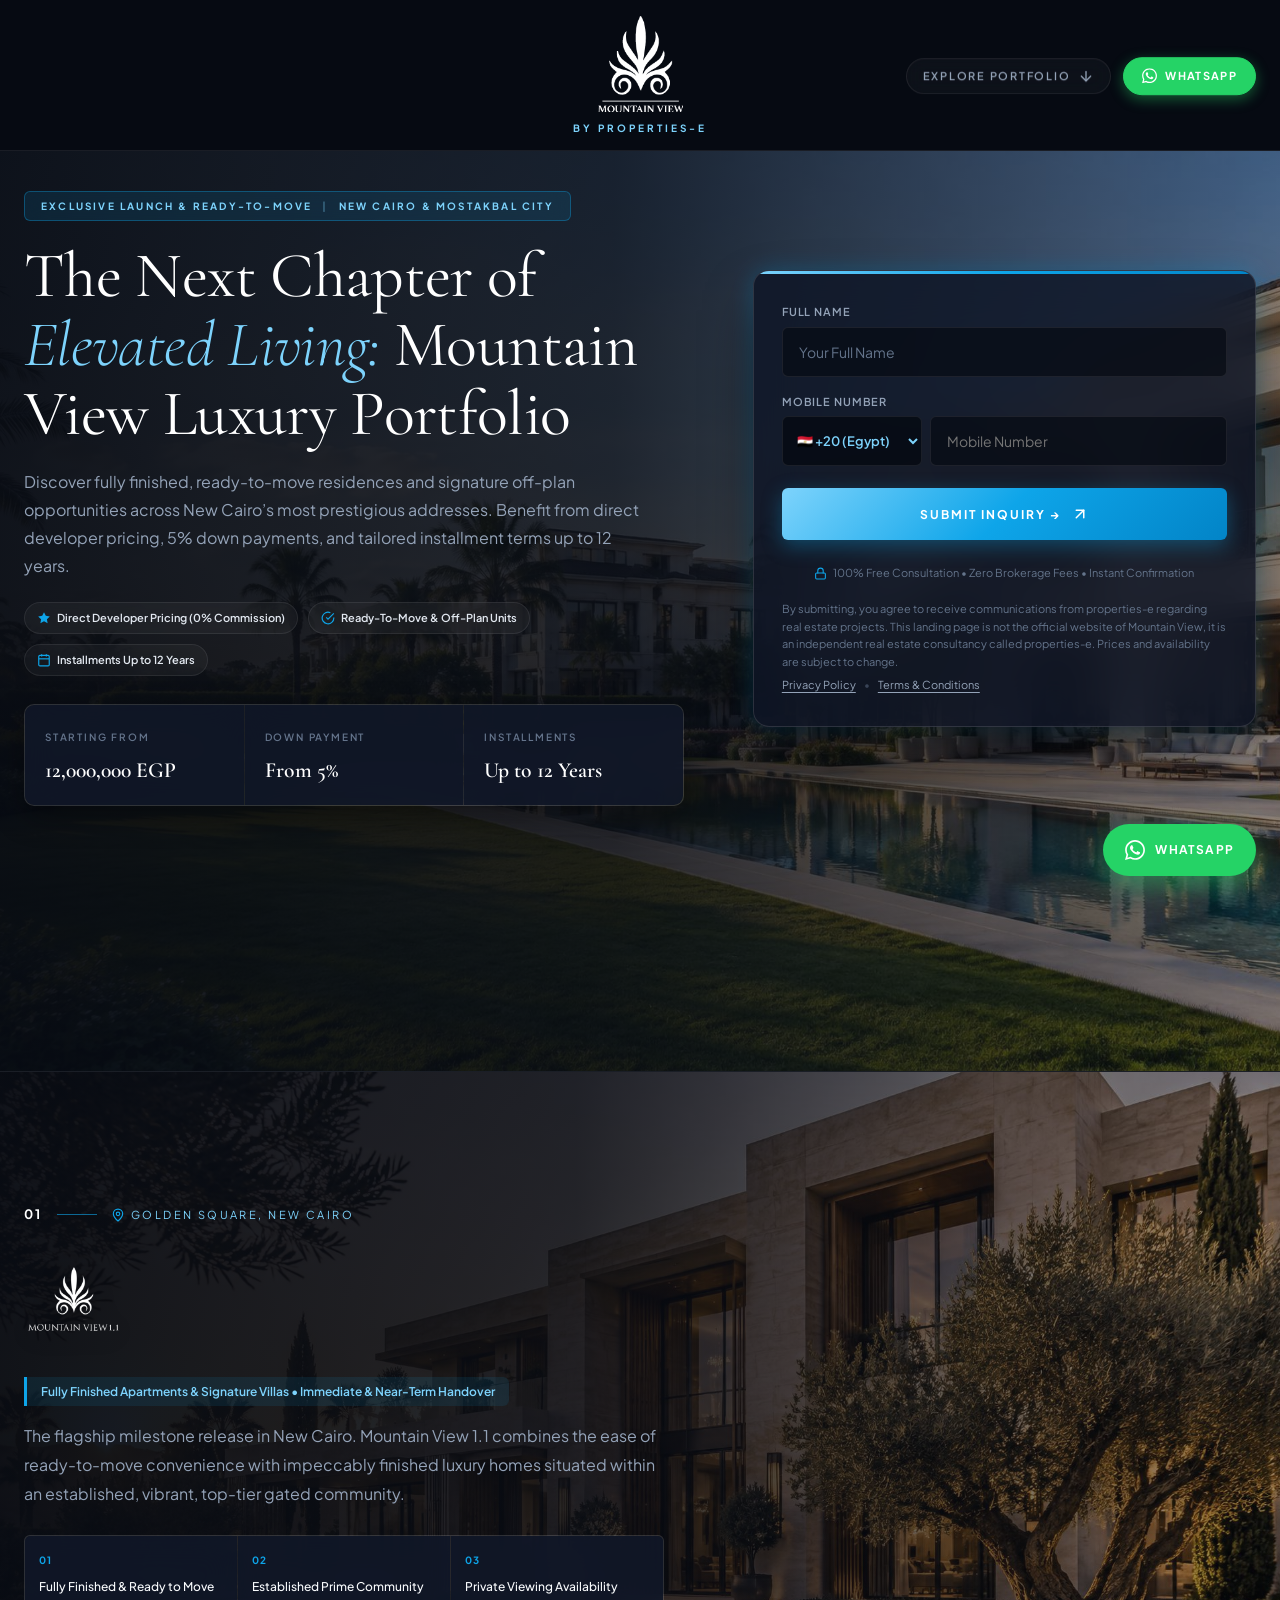
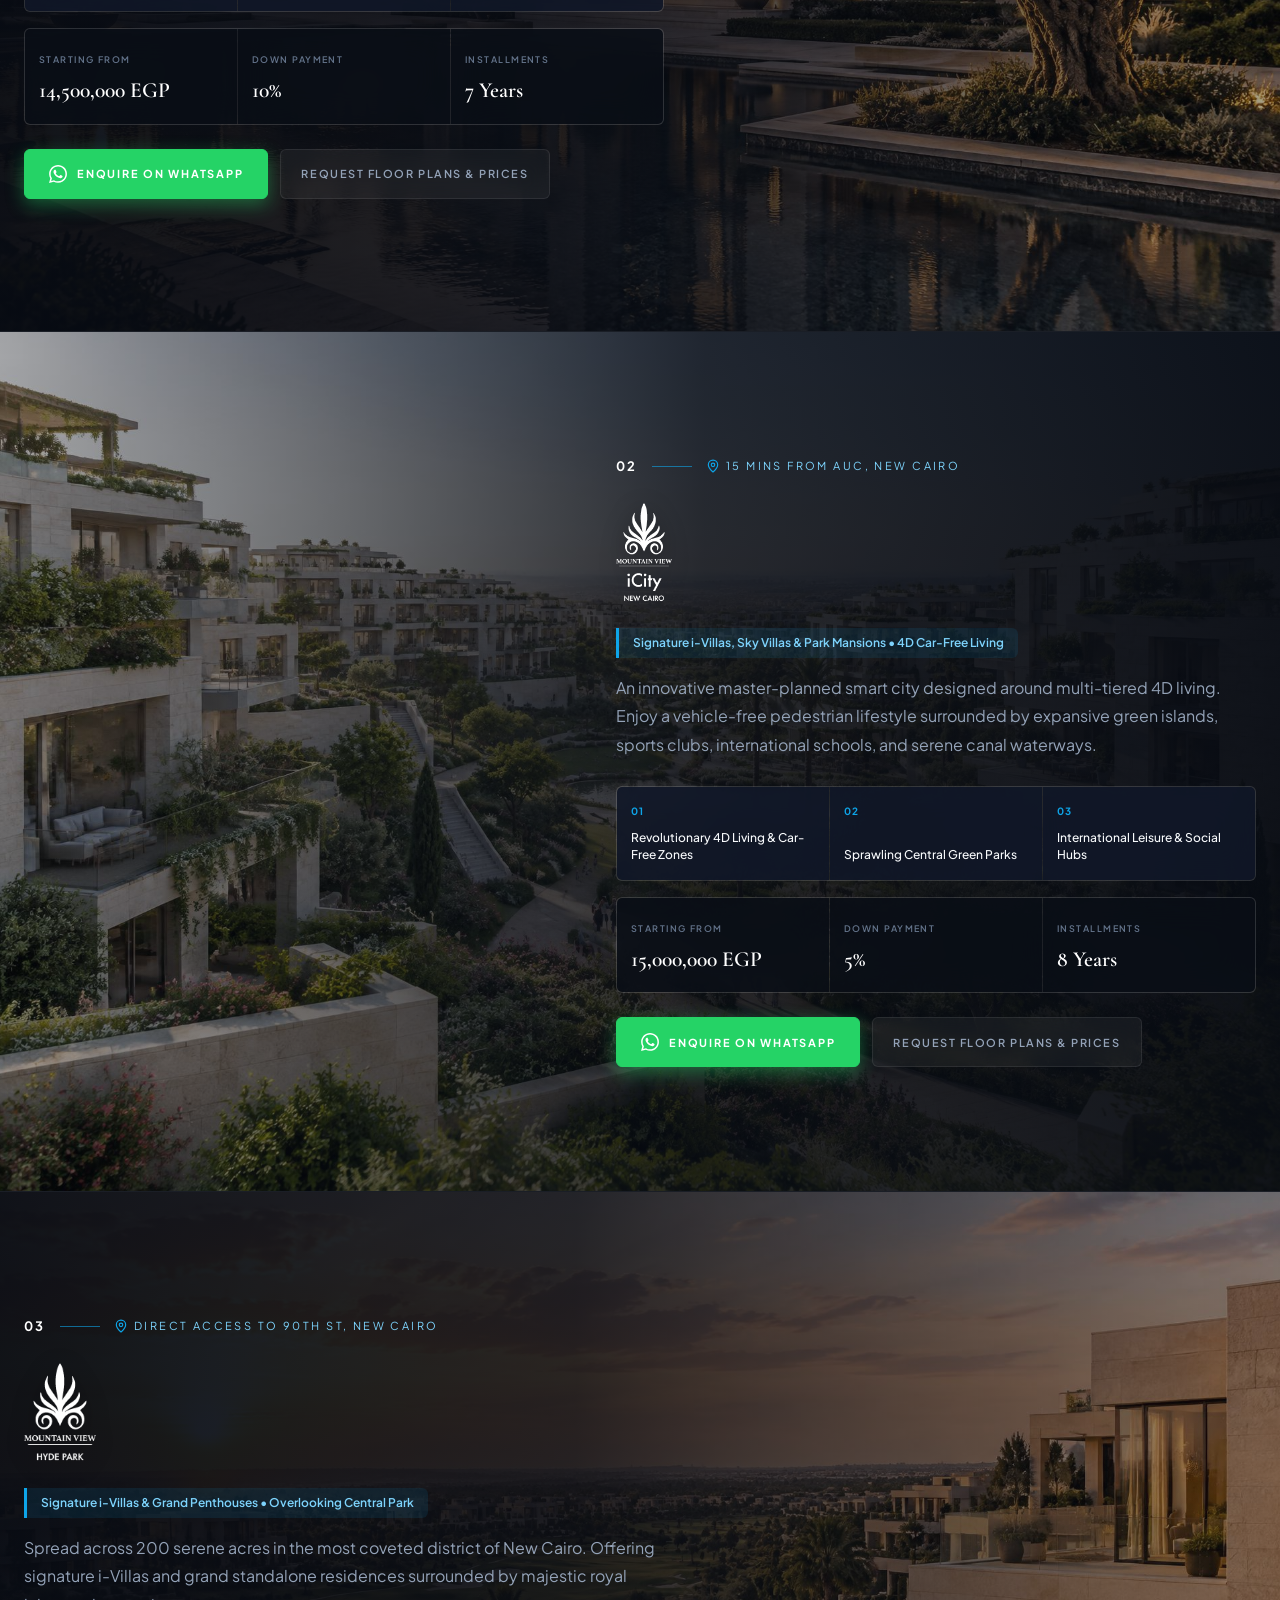
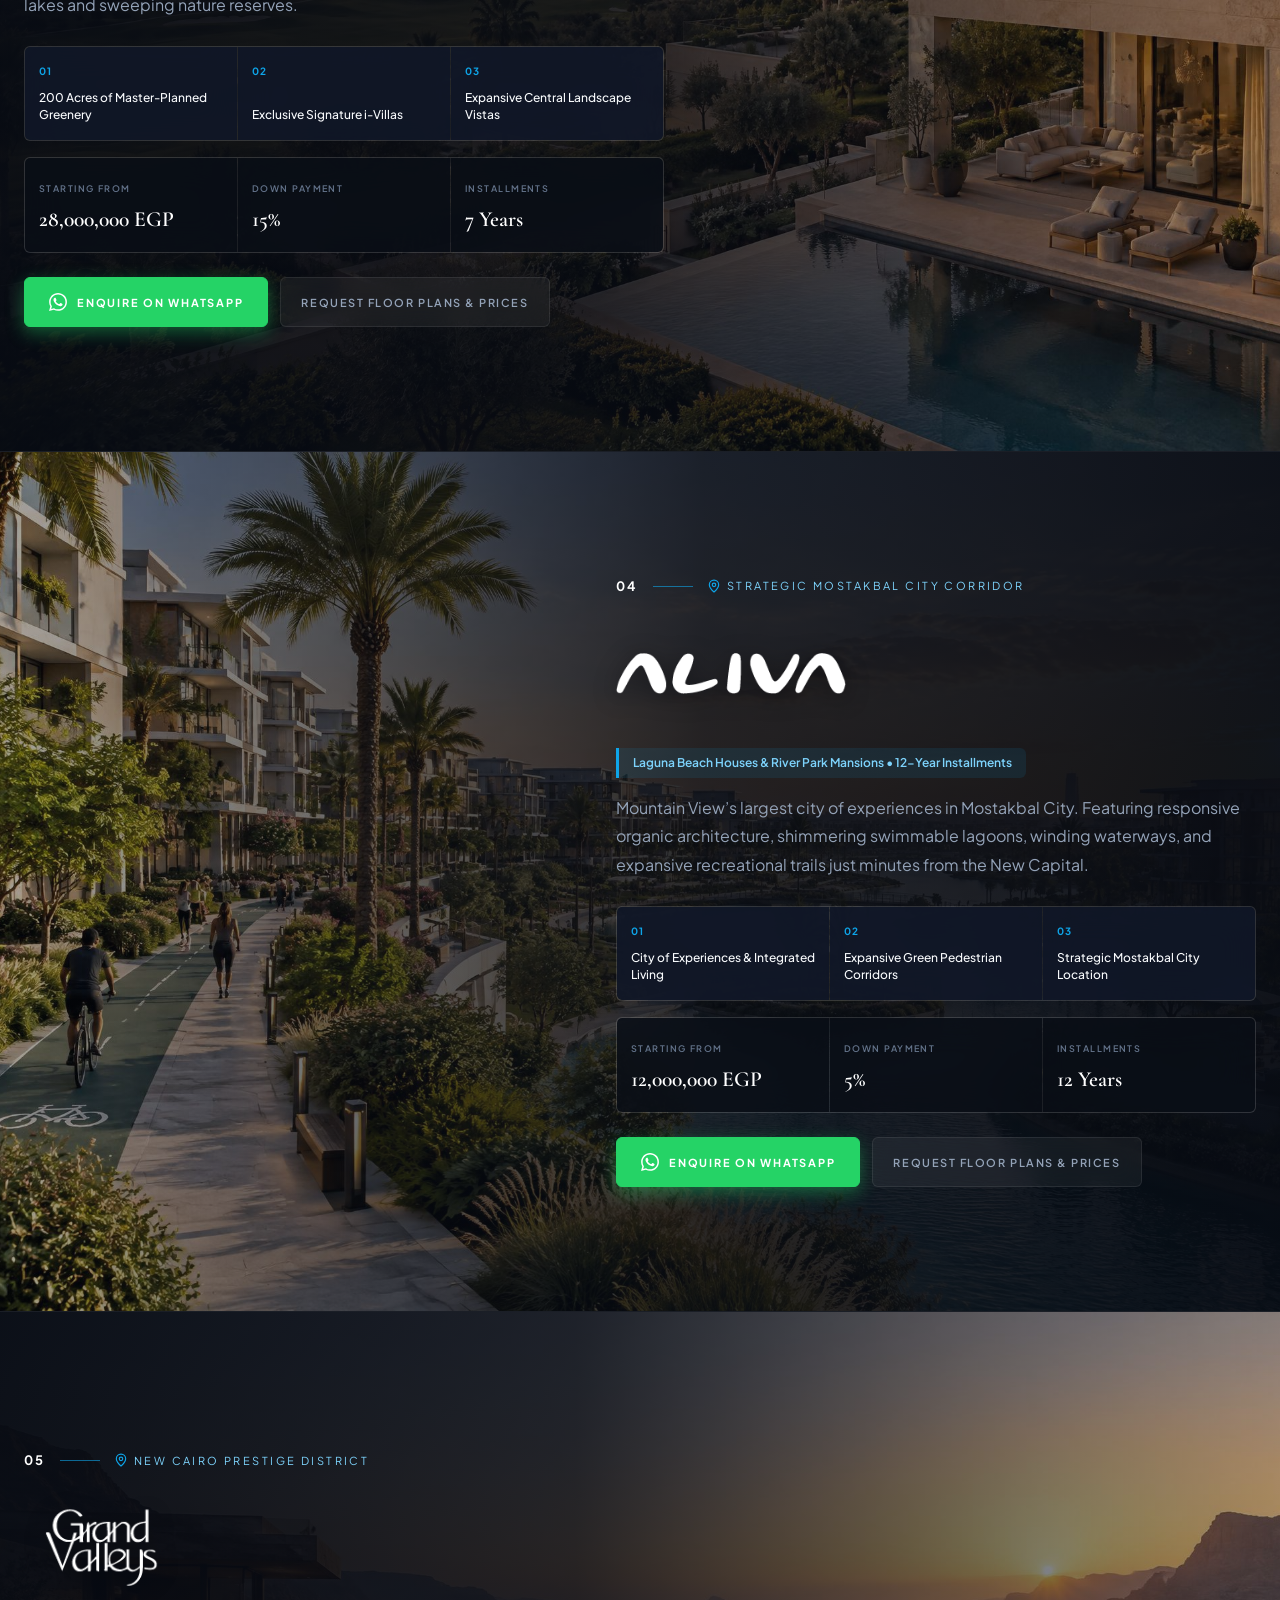
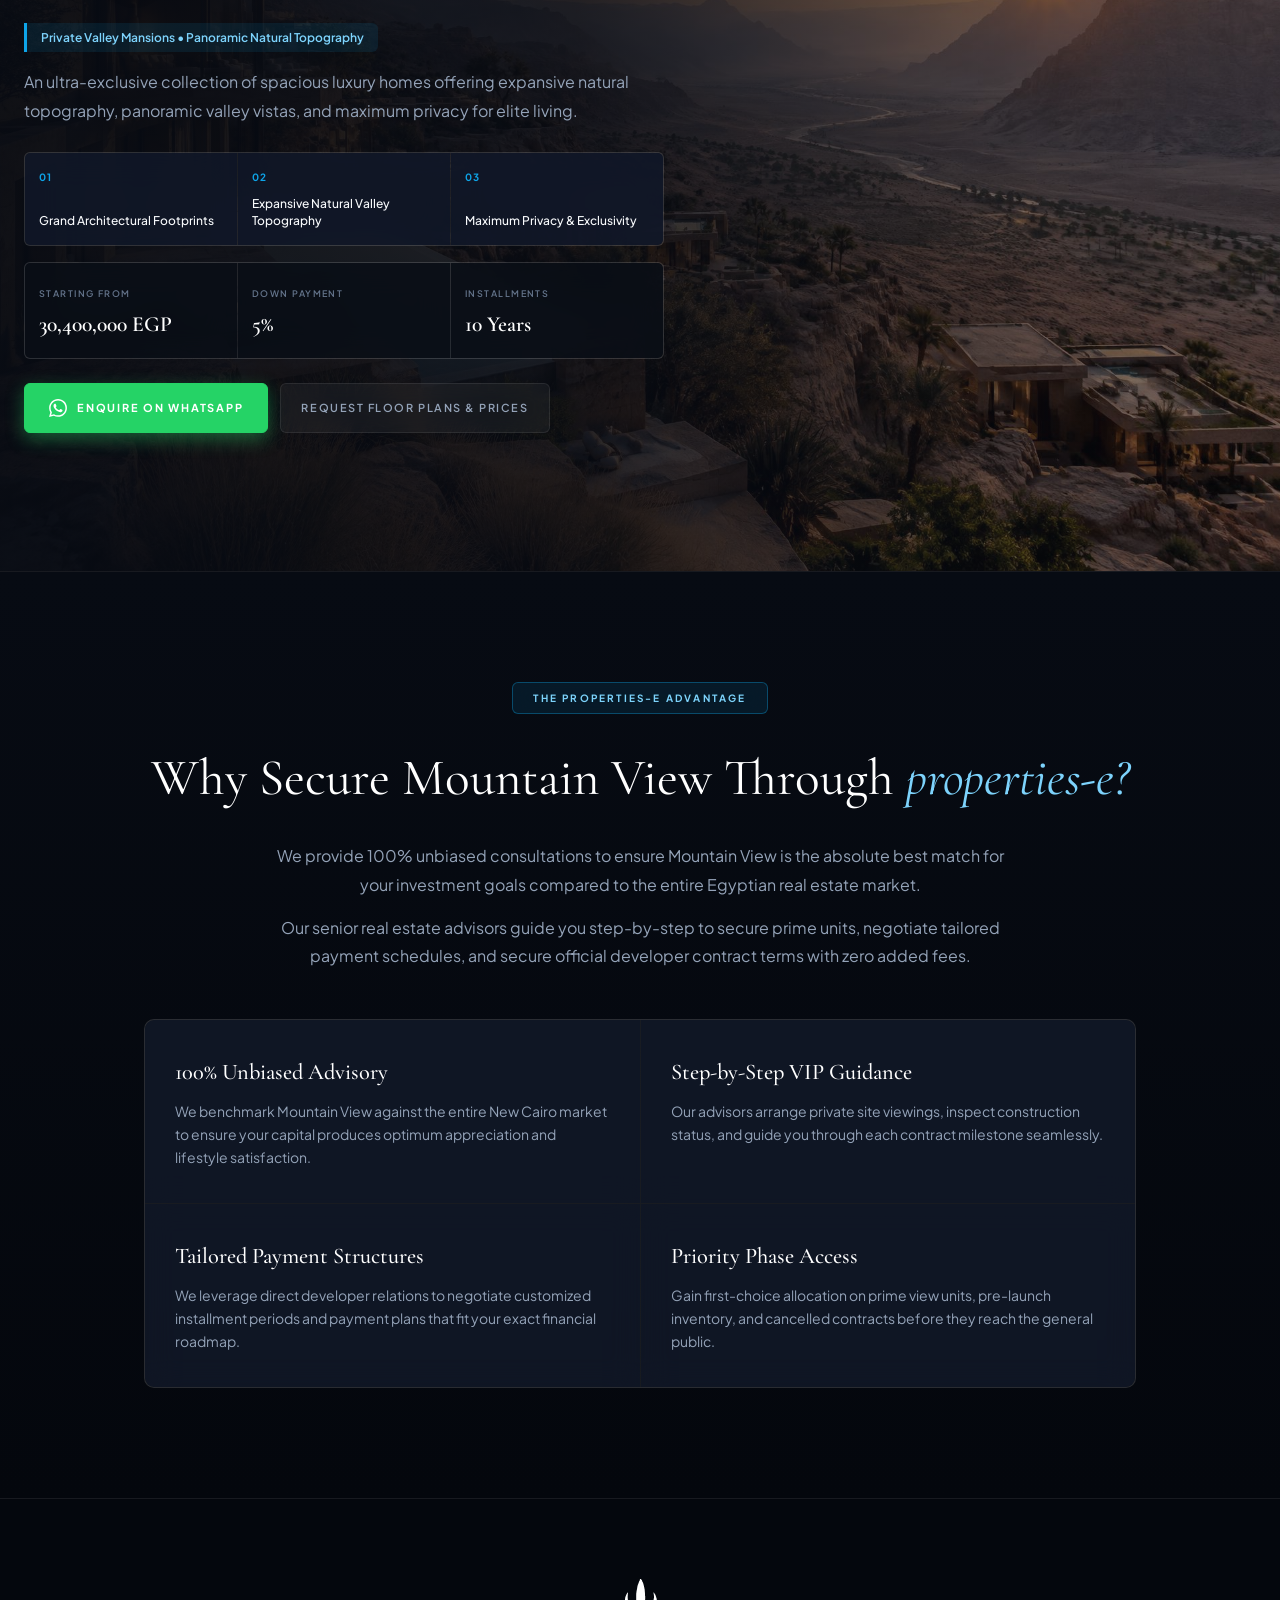
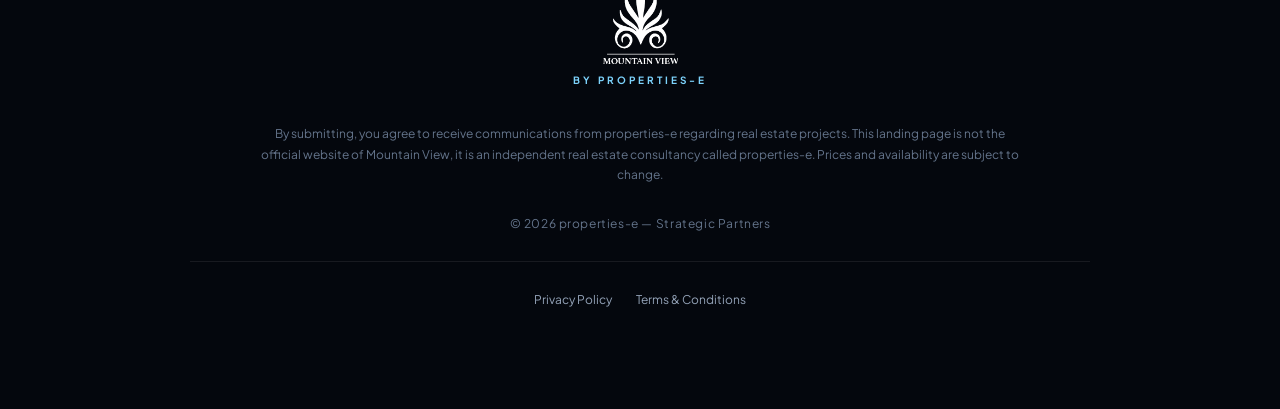
==== commit 47669aaa: "fix: Deep mobile view optimization with responsive typography, compact stats, high-contrast overlay," ====
--- a/index.html
+++ b/index.html
@@ -162,27 +162,27 @@
                   <label class="form-label" for="phoneNumber">Mobile Number</label>
                   <div class="phone-input-row">
                     <select id="countryCode" name="countryCode" class="country-select" aria-label="Country Code">
-                      <option value="+20" selected>🇪🇬 Egypt (+20)</option>
-                      <option value="+966">🇸🇦 KSA (+966)</option>
-                      <option value="+971">🇦🇪 UAE (+971)</option>
-                      <option value="+965">🇰🇼 Kuwait (+965)</option>
-                      <option value="+974">🇶🇦 Qatar (+974)</option>
-                      <option value="+973">🇧🇭 Bahrain (+973)</option>
-                      <option value="+968">🇴🇲 Oman (+968)</option>
-                      <option value="+962">🇯🇴 Jordan (+962)</option>
-                      <option value="+961">🇱🇧 Lebanon (+961)</option>
-                      <option value="+964">🇮🇶 Iraq (+964)</option>
-                      <option value="+218">🇱🇾 Libya (+218)</option>
-                      <option value="+249">🇸🇩 Sudan (+249)</option>
-                      <option value="+212">🇲🇦 Morocco (+212)</option>
-                      <option value="+216">🇹🇳 Tunisia (+216)</option>
-                      <option value="+213">🇩🇿 Algeria (+213)</option>
-                      <option value="+1">🇺🇸 USA/Canada (+1)</option>
-                      <option value="+44">🇬🇧 UK (+44)</option>
-                      <option value="+49">🇩🇪 Germany (+49)</option>
-                      <option value="+33">🇫🇷 France (+33)</option>
-                      <option value="+39">🇮🇹 Italy (+39)</option>
-                      <option value="+90">🇹🇷 Turkey (+90)</option>
+                      <option value="+20" selected>🇪🇬 +20 (Egypt)</option>
+                      <option value="+966">🇸🇦 +966 (KSA)</option>
+                      <option value="+971">🇦🇪 +971 (UAE)</option>
+                      <option value="+965">🇰🇼 +965 (Kuwait)</option>
+                      <option value="+974">🇶🇦 +974 (Qatar)</option>
+                      <option value="+973">🇧🇭 +973 (Bahrain)</option>
+                      <option value="+968">🇴🇲 +968 (Oman)</option>
+                      <option value="+962">🇯🇴 +962 (Jordan)</option>
+                      <option value="+961">🇱🇧 +961 (Lebanon)</option>
+                      <option value="+964">🇮🇶 +964 (Iraq)</option>
+                      <option value="+218">🇱🇾 +218 (Libya)</option>
+                      <option value="+249">🇸🇩 +249 (Sudan)</option>
+                      <option value="+212">🇲🇦 +212 (Morocco)</option>
+                      <option value="+216">🇹🇳 +216 (Tunisia)</option>
+                      <option value="+213">🇩🇿 +213 (Algeria)</option>
+                      <option value="+1">🇺🇸 +1 (US/CA)</option>
+                      <option value="+44">🇬🇧 +44 (UK)</option>
+                      <option value="+49">🇩🇪 +49 (Germany)</option>
+                      <option value="+33">🇫🇷 +33 (France)</option>
+                      <option value="+39">🇮🇹 +39 (Italy)</option>
+                      <option value="+90">🇹🇷 +90 (Turkey)</option>
                     </select>
                     <input 
                       type="tel" 
--- a/css/style.css
+++ b/css/style.css
@@ -1,6 +1,6 @@
 /* ==========================================================================
    Mountain View Luxury Collection - properties-e
-   Ultra-Premium Luxury Real Estate Stylesheet - Azure & Emerald Edition
+   Ultra-Premium Luxury Real Estate Stylesheet - Full Responsive Mobile Optimized
    ========================================================================== */
 
 :root {
@@ -55,6 +55,7 @@
 html {
   scroll-behavior: smooth;
   color-scheme: dark;
+  -webkit-text-size-adjust: 100%;
 }
 
 body {
@@ -66,6 +67,7 @@
   -webkit-font-smoothing: antialiased;
   -moz-osx-font-smoothing: grayscale;
   overflow-x: hidden;
+  width: 100%;
 }
 
 img {
@@ -271,13 +273,6 @@
   gap: 48px;
   align-items: center;
   padding-top: 10px;
-}
-
-@media (max-width: 1024px) {
-  .hero-grid {
-    grid-template-columns: 1fr;
-    gap: 36px;
-  }
 }
 
 /* Hero Left Content */
@@ -393,12 +388,6 @@
   font-weight: 600;
   color: #ffffff;
   margin-top: 6px;
-}
-
-@media (max-width: 640px) {
-  .hero-stats {
-    grid-template-columns: 1fr;
-  }
 }
 
 /* Clean High-Converting Form Card (No text above form) */
@@ -966,18 +955,6 @@
   fill: currentColor;
 }
 
-@media (max-width: 640px) {
-  .features-grid, .pricing-grid {
-    grid-template-columns: 1fr;
-  }
-  .project-cta-group {
-    flex-direction: column;
-  }
-  .btn-whatsapp-project, .btn-request-project {
-    width: 100%;
-  }
-}
-
 /* properties-e Advantage Section */
 .advantage-section {
   position: relative;
@@ -1066,12 +1043,6 @@
   margin-top: 10px;
 }
 
-@media (max-width: 640px) {
-  .advantage-grid {
-    grid-template-columns: 1fr;
-  }
-}
-
 /* Site Footer */
 .site-footer {
   border-top: 1px solid var(--border-subtle);
@@ -1125,7 +1096,7 @@
   text-underline-offset: 4px;
 }
 
-/* Floating WhatsApp Quick Action Button (Green on All Devices) */
+/* Floating WhatsApp Quick Action Button */
 .floating-whatsapp {
   position: fixed;
   bottom: 24px;
@@ -1168,7 +1139,7 @@
   display: flex;
   align-items: center;
   justify-content: center;
-  padding: 24px;
+  padding: 20px;
   opacity: 0;
   pointer-events: none;
   transition: opacity 0.3s ease;
@@ -1183,7 +1154,7 @@
   background: var(--bg-navy);
   border: 1px solid var(--border-accent);
   border-radius: var(--radius-lg);
-  padding: 40px 32px;
+  padding: 36px 28px;
   max-width: 480px;
   width: 100%;
   text-align: center;
@@ -1191,6 +1162,8 @@
   transform: translateY(20px);
   transition: transform 0.3s cubic-bezier(0.2, 0.8, 0.2, 1);
   box-shadow: 0 25px 60px rgba(0, 0, 0, 0.85), 0 0 30px var(--accent-glow);
+  max-height: 90vh;
+  overflow-y: auto;
 }
 
 .modal-overlay.active .modal-dialog {
@@ -1198,9 +1171,9 @@
 }
 
 .modal-icon-circle {
-  width: 64px;
-  height: 64px;
-  margin: 0 auto 20px;
+  width: 60px;
+  height: 60px;
+  margin: 0 auto 18px;
   border-radius: 50%;
   background: rgba(37, 211, 102, 0.15);
   border: 1px solid var(--wa-green);
@@ -1212,22 +1185,22 @@
 
 .modal-title {
   font-family: var(--font-serif);
-  font-size: 2rem;
+  font-size: 1.85rem;
   color: #ffffff;
 }
 
 .modal-desc {
   font-size: 14px;
-  line-height: 1.65;
+  line-height: 1.6;
   color: var(--text-secondary);
-  margin-top: 12px;
+  margin-top: 10px;
 }
 
 .modal-cta-group {
   display: flex;
   flex-direction: column;
   gap: 12px;
-  margin-top: 28px;
+  margin-top: 24px;
 }
 
 .btn-modal-wa {
@@ -1352,3 +1325,337 @@
   opacity: 1;
   transform: translateY(0);
 }
+
+/* ==========================================================================
+   Comprehensive Mobile & Tablet Optimizations (Responsive Design)
+   ========================================================================== */
+
+@media (max-width: 1024px) {
+  .hero-section {
+    min-height: auto;
+    padding-bottom: 50px;
+  }
+  .hero-grid {
+    grid-template-columns: 1fr;
+    gap: 36px;
+  }
+}
+
+@media (max-width: 768px) {
+  /* Prevent iOS automatic input zoom (requires font-size >= 16px) */
+  .form-input,
+  .country-select,
+  .phone-number-input {
+    font-size: 16px !important;
+  }
+
+  /* Header adjustments */
+  .site-header {
+    padding: 12px 0 10px;
+  }
+  .header-container {
+    padding: 0 16px;
+  }
+  .master-logo {
+    width: 74px;
+    height: 82px;
+  }
+  .master-logo img {
+    width: 250px;
+    top: -60px;
+    left: -87px;
+  }
+  .brand-subtext {
+    margin-top: 6px;
+    font-size: 9px;
+    letter-spacing: 0.25em;
+  }
+
+  /* Hero Section Mobile */
+  .hero-section {
+    min-height: auto;
+    padding-bottom: 45px;
+  }
+  .hero-content {
+    padding: 18px 16px 0;
+  }
+  .hero-grid {
+    gap: 28px;
+    padding-top: 6px;
+  }
+
+  /* Hero Typography Mobile */
+  .badge-exclusive {
+    padding: 5px 12px;
+    font-size: 9px;
+    letter-spacing: 0.16em;
+  }
+  .hero-title {
+    font-size: clamp(2rem, 8vw, 2.75rem);
+    line-height: 1.12;
+    margin-top: 14px;
+  }
+  .hero-desc {
+    font-size: 14px;
+    line-height: 1.65;
+    margin-top: 14px;
+  }
+
+  /* Trust Chips Mobile */
+  .trust-chips-row {
+    gap: 8px;
+    margin-top: 16px;
+  }
+  .trust-chip {
+    padding: 5px 10px;
+    font-size: 10px;
+    letter-spacing: 0.02em;
+  }
+
+  /* Hero Stats: Compact 3-Column Grid on Mobile (Doesn't push form down) */
+  .hero-stats {
+    grid-template-columns: repeat(3, 1fr);
+    margin-top: 20px;
+    border-radius: var(--radius-sm);
+  }
+  .stat-item {
+    padding: 12px 8px;
+    text-align: center;
+  }
+  .stat-label {
+    font-size: 8.5px;
+    letter-spacing: 0.12em;
+  }
+  .stat-value {
+    font-size: 1.05rem;
+    margin-top: 3px;
+  }
+
+  /* Lead Form Card Mobile */
+  .lead-card {
+    padding: 22px 16px;
+    border-radius: var(--radius-md);
+  }
+  .lead-form {
+    gap: 14px;
+  }
+  .phone-input-row {
+    grid-template-columns: 110px 1fr;
+    gap: 6px;
+  }
+  .country-select {
+    padding: 0 6px;
+    font-size: 12.5px;
+  }
+  .phone-number-input {
+    padding: 0 12px;
+  }
+  .btn-submit {
+    height: 48px;
+    font-size: 11.5px;
+    letter-spacing: 0.12em;
+  }
+  .submit-guarantee {
+    font-size: 10px;
+    line-height: 1.4;
+  }
+
+  /* Collection Sections Mobile */
+  .collection-section {
+    min-height: auto;
+    padding: 55px 0 50px;
+  }
+  .collection-container {
+    padding: 0 16px;
+  }
+
+  /* High-Contrast Mobile Background Vignette (Text always readable over photos) */
+  .gradient-overlay-left,
+  .gradient-overlay-right {
+    background: linear-gradient(
+      180deg,
+      rgba(7, 11, 19, 0.94) 0%,
+      rgba(7, 11, 19, 0.88) 55%,
+      rgba(7, 11, 19, 0.96) 100%
+    );
+  }
+
+  .project-meta-tag {
+    margin-bottom: 14px;
+    font-size: 10px;
+    letter-spacing: 0.16em;
+  }
+  .project-brand-logo {
+    height: 70px;
+    margin-bottom: 14px;
+  }
+  .project-brand-logo img {
+    max-height: 65px;
+    max-width: 180px;
+  }
+  .project-highlights-tag {
+    font-size: 11px;
+    padding: 4px 10px;
+    margin-bottom: 12px;
+  }
+  .project-desc {
+    font-size: 14px;
+    line-height: 1.65;
+    margin-bottom: 18px;
+  }
+
+  /* Features List on Mobile */
+  .features-grid {
+    grid-template-columns: 1fr;
+    gap: 6px;
+    background: transparent;
+    border: none;
+    margin-bottom: 16px;
+  }
+  .feature-pill {
+    flex-direction: row;
+    align-items: center;
+    gap: 10px;
+    padding: 10px 14px;
+    border-radius: var(--radius-sm);
+    border: 1px solid var(--border-subtle);
+  }
+  .feature-title {
+    margin-top: 0;
+    font-size: 12px;
+  }
+
+  /* Pricing Grid on Mobile: Keep 3 columns side-by-side cleanly */
+  .pricing-grid {
+    grid-template-columns: repeat(3, 1fr);
+    margin-bottom: 18px;
+  }
+  .pricing-pill {
+    padding: 12px 6px;
+    text-align: center;
+  }
+  .pricing-label {
+    font-size: 8px;
+    letter-spacing: 0.1em;
+  }
+  .pricing-value {
+    font-size: 1.05rem;
+    margin-top: 2px;
+  }
+
+  /* Project Action Buttons on Mobile */
+  .project-cta-group {
+    flex-direction: column;
+    gap: 10px;
+    width: 100%;
+  }
+  .btn-whatsapp-project,
+  .btn-request-project {
+    width: 100%;
+    height: 48px;
+    font-size: 11px;
+  }
+
+  /* Advantage Section Mobile */
+  .advantage-section {
+    padding: 60px 0;
+  }
+  .advantage-container {
+    padding: 0 16px;
+  }
+  .advantage-title {
+    font-size: clamp(1.8rem, 6.5vw, 2.4rem);
+    margin-top: 16px;
+  }
+  .advantage-subtitle {
+    font-size: 13.5px;
+    line-height: 1.65;
+    margin-top: 14px;
+  }
+  .advantage-grid {
+    grid-template-columns: 1fr;
+    gap: 10px;
+    margin-top: 30px;
+    background: transparent;
+    border: none;
+  }
+  .advantage-card {
+    padding: 22px 18px;
+    border-radius: var(--radius-sm);
+    border: 1px solid var(--border-subtle);
+  }
+  .advantage-card-title {
+    font-size: 1.25rem;
+  }
+  .advantage-card-desc {
+    font-size: 13px;
+    line-height: 1.55;
+    margin-top: 6px;
+  }
+
+  /* Footer Mobile */
+  .site-footer {
+    padding: 55px 16px 85px;
+  }
+  .footer-disclaimer {
+    font-size: 11px;
+    line-height: 1.6;
+    margin-top: 24px;
+  }
+  .footer-nav {
+    gap: 16px;
+    margin-top: 20px;
+    padding-top: 20px;
+    font-size: 11px;
+  }
+
+  /* Floating WhatsApp on Mobile: Perfectly docked */
+  .floating-whatsapp {
+    bottom: 18px;
+    right: 16px;
+    height: 48px;
+    padding: 0 18px;
+    font-size: 11px;
+    box-shadow: 0 8px 20px rgba(37, 211, 102, 0.5);
+  }
+  .floating-whatsapp svg {
+    width: 18px;
+    height: 18px;
+  }
+
+  /* Legal Pages Mobile */
+  .legal-main {
+    padding: 30px 16px 60px;
+  }
+  .legal-title {
+    font-size: 2.2rem;
+  }
+  .legal-intro,
+  .legal-body {
+    font-size: 13.5px;
+    line-height: 1.7;
+  }
+}
+
+@media (max-width: 420px) {
+  /* Extra small screens like iPhone SE / older Androids */
+  .phone-input-row {
+    grid-template-columns: 100px 1fr;
+    gap: 4px;
+  }
+  .country-select {
+    padding: 0 4px;
+    font-size: 11.5px;
+  }
+  .stat-value,
+  .pricing-value {
+    font-size: 0.95rem;
+  }
+  .stat-label,
+  .pricing-label {
+    font-size: 7.5px;
+  }
+  .hero-title {
+    font-size: 1.95rem;
+  }
+}
